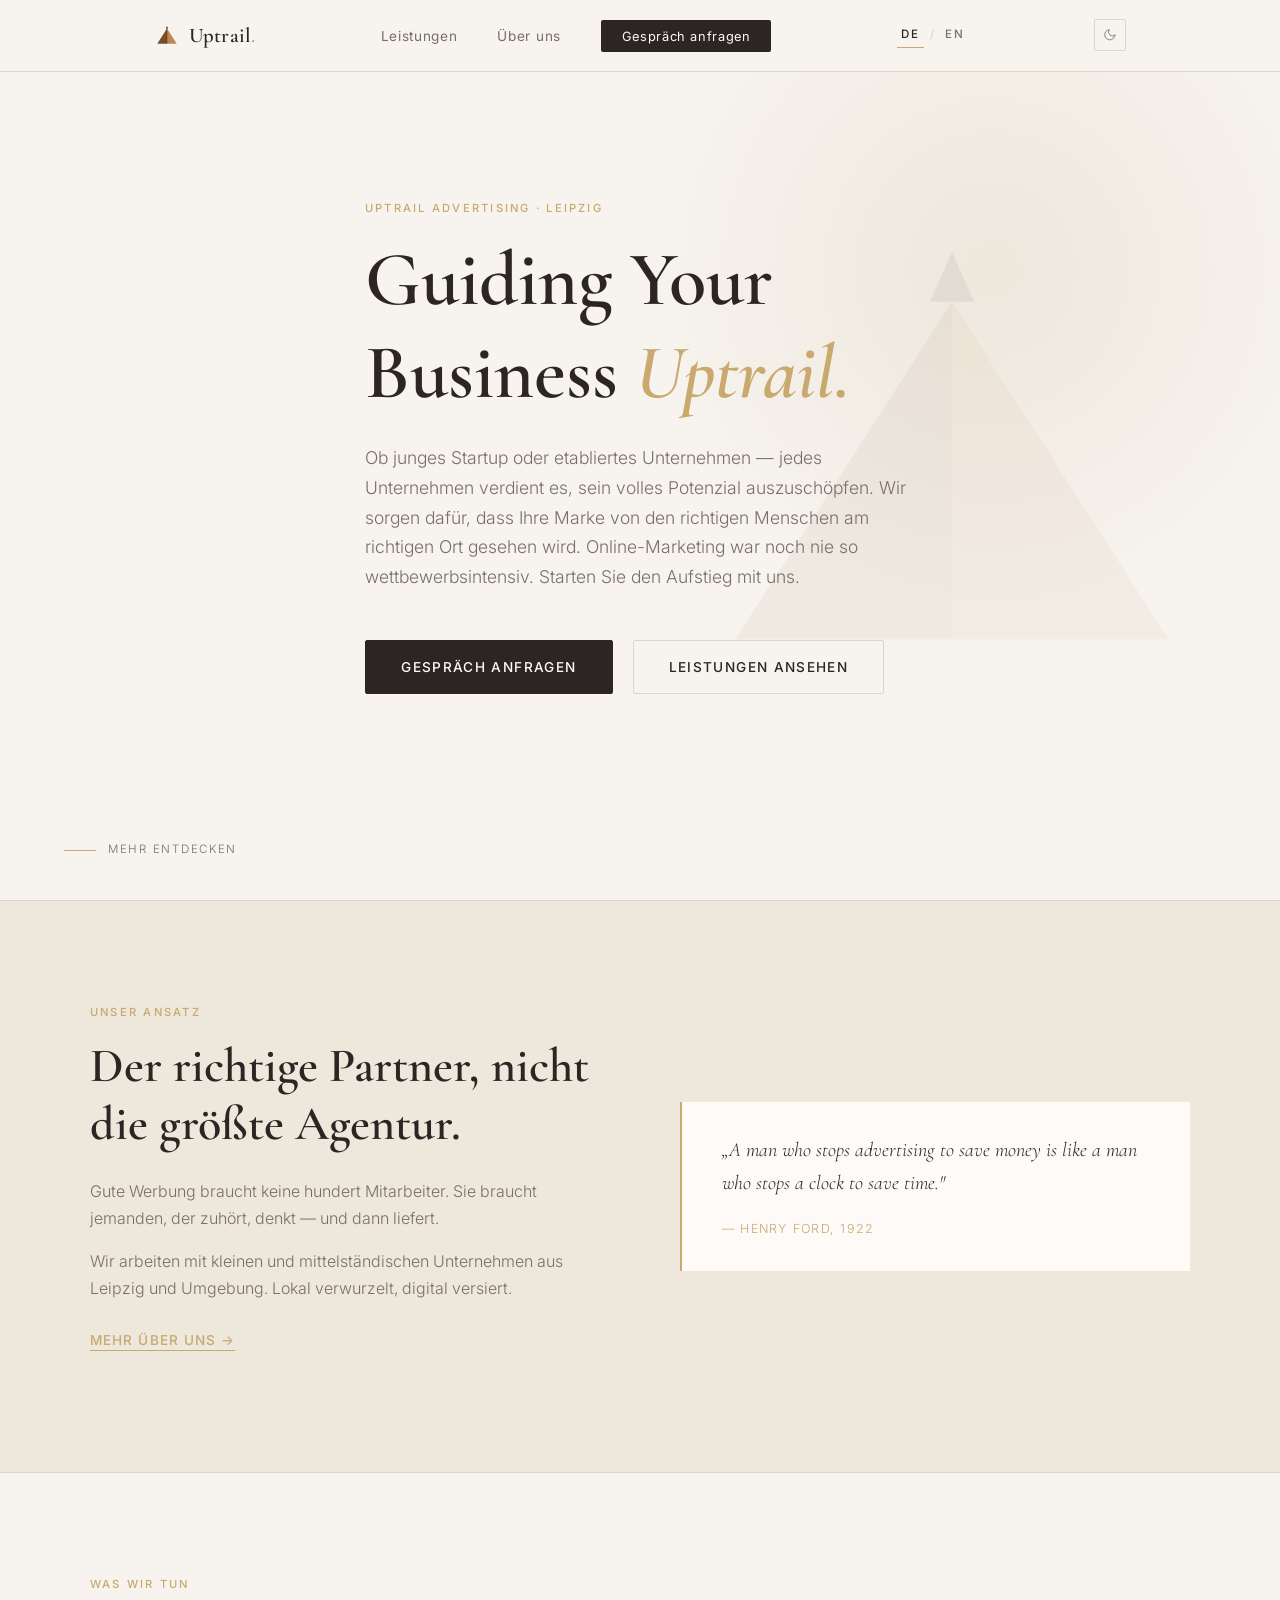
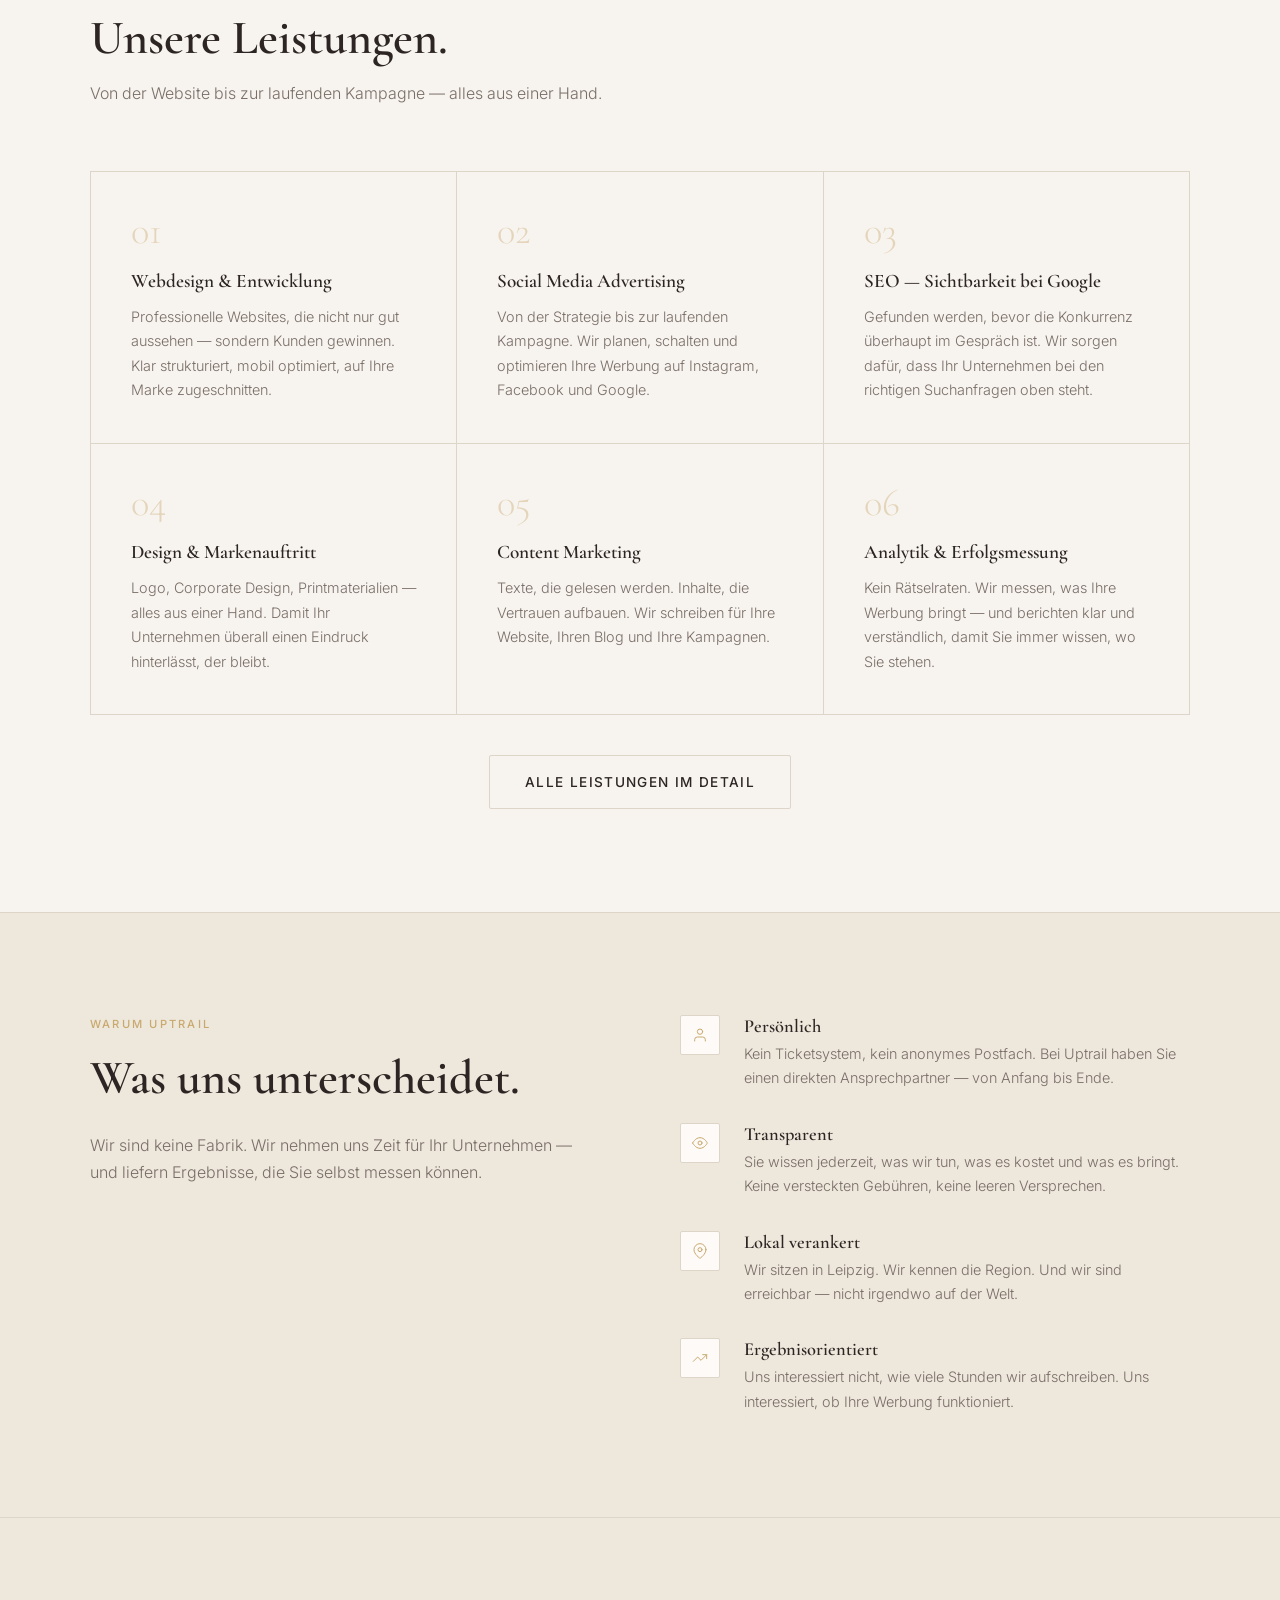
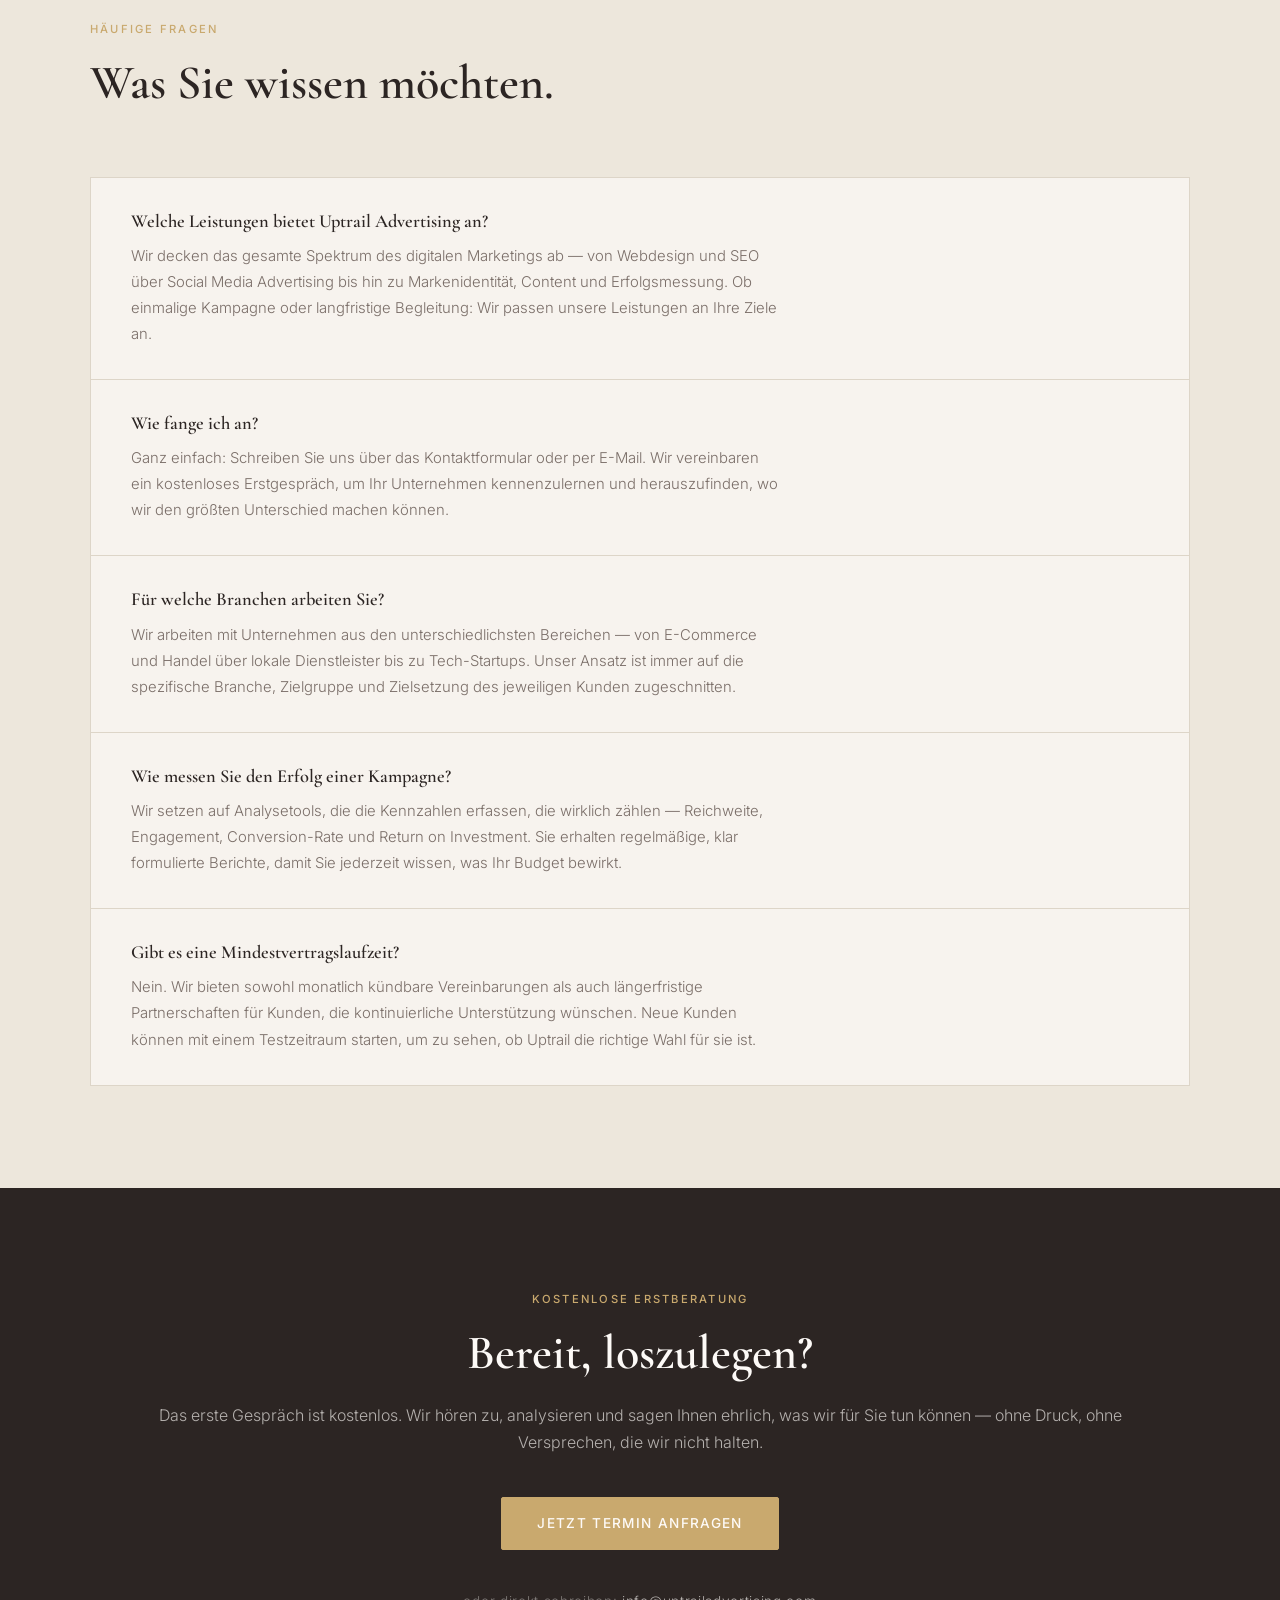
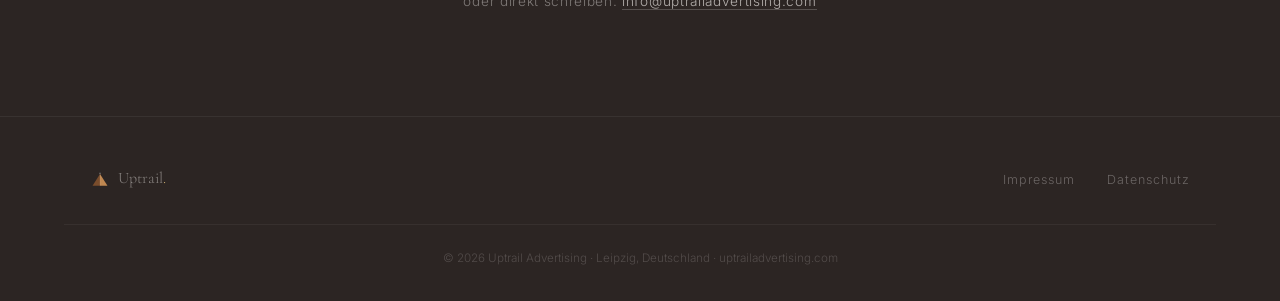
==== de/index.html @ f1b3e00e "Update hero tagline, add FAQ section + meta tags sitewide - Replace hero headline on DE/EN with bran" ====
<!DOCTYPE html>
<html lang="de">
<head>
  <meta charset="UTF-8" />
  <meta name="viewport" content="width=device-width, initial-scale=1.0" />
  <title>Uptrail Advertising – Werbeagentur Leipzig | Webdesign, SEO & Online Marketing</title>
  <meta name="description" content="Uptrail Advertising ist Ihre Werbeagentur in Leipzig. Webdesign, SEO und Social Media Ads für kleine und mittelständische Unternehmen. Kostenlose Erstberatung." />
  <meta name="robots" content="index, follow" />
  <meta name="keywords" content="Werbeagentur Leipzig, Online Marketing Leipzig, Webdesign Leipzig, SEO Leipzig, Social Media Advertising, digitales Marketing, kleine Unternehmen, Mittelstand, Uptrail Advertising" />
  <meta property="og:type" content="website" />
  <meta property="og:url" content="https://uptrailadvertising.com/de/" />
  <meta property="og:site_name" content="Uptrail Advertising" />
  <meta property="og:locale" content="de_DE" />
  <meta property="og:title" content="Uptrail Advertising – Werbeagentur Leipzig | Webdesign, SEO & Online Marketing" />
  <meta property="og:description" content="Uptrail Advertising ist Ihre Werbeagentur in Leipzig. Webdesign, SEO und Social Media Ads für kleine und mittelständische Unternehmen. Kostenlose Erstberatung." />
  <meta name="twitter:card" content="summary" />
  <meta name="twitter:title" content="Uptrail Advertising – Werbeagentur Leipzig | Webdesign, SEO & Online Marketing" />
  <meta name="twitter:description" content="Uptrail Advertising ist Ihre Werbeagentur in Leipzig. Webdesign, SEO und Social Media Ads für kleine und mittelständische Unternehmen. Kostenlose Erstberatung." />
  <link rel="canonical" href="https://uptrailadvertising.com/de/" />
  <link rel="alternate" hreflang="de" href="https://uptrailadvertising.com/de/" />
  <link rel="alternate" hreflang="en" href="https://uptrailadvertising.com/en/" />
  <link rel="alternate" hreflang="x-default" href="https://uptrailadvertising.com/" />
  <link rel="preconnect" href="https://fonts.googleapis.com" />
  <link rel="preconnect" href="https://fonts.gstatic.com" crossorigin />
  <link href="https://fonts.googleapis.com/css2?family=Cormorant+Garamond:ital,wght@0,400;0,600;1,400&family=Inter:wght@300;400;500&display=swap" rel="stylesheet" />
  <link rel="icon" type="image/svg+xml" href="../assets/favicon.svg" />
  <link rel="stylesheet" href="../style.css" />
  <script type="application/ld+json">
  {
    "@context": "https://schema.org",
    "@type": "FAQPage",
    "mainEntity": [
      {
        "@type": "Question",
        "name": "Welche Leistungen bietet Uptrail Advertising an?",
        "acceptedAnswer": {
          "@type": "Answer",
          "text": "Wir decken das gesamte Spektrum des digitalen Marketings ab — von Webdesign und SEO über Social Media Advertising bis hin zu Markenidentität, Content und Erfolgsmessung. Ob einmalige Kampagne oder langfristige Begleitung: Wir passen unsere Leistungen an Ihre Ziele an."
        }
      },
      {
        "@type": "Question",
        "name": "Wie fange ich an?",
        "acceptedAnswer": {
          "@type": "Answer",
          "text": "Ganz einfach: Schreiben Sie uns über das Kontaktformular oder per E-Mail. Wir vereinbaren ein kostenloses Erstgespräch, um Ihr Unternehmen kennenzulernen und herauszufinden, wo wir den größten Unterschied machen können."
        }
      },
      {
        "@type": "Question",
        "name": "Für welche Branchen arbeiten Sie?",
        "acceptedAnswer": {
          "@type": "Answer",
          "text": "Wir arbeiten mit Unternehmen aus den unterschiedlichsten Bereichen — von E-Commerce und Handel über lokale Dienstleister bis zu Tech-Startups. Unser Ansatz ist immer auf die spezifische Branche, Zielgruppe und Zielsetzung des jeweiligen Kunden zugeschnitten."
        }
      },
      {
        "@type": "Question",
        "name": "Wie messen Sie den Erfolg einer Kampagne?",
        "acceptedAnswer": {
          "@type": "Answer",
          "text": "Wir setzen auf Analysetools, die die Kennzahlen erfassen, die wirklich zählen — Reichweite, Engagement, Conversion-Rate und Return on Investment. Sie erhalten regelmäßige, klar formulierte Berichte, damit Sie jederzeit wissen, was Ihr Budget bewirkt."
        }
      },
      {
        "@type": "Question",
        "name": "Gibt es eine Mindestvertragslaufzeit?",
        "acceptedAnswer": {
          "@type": "Answer",
          "text": "Nein. Wir bieten sowohl monatlich kündbare Vereinbarungen als auch längerfristige Partnerschaften für Kunden, die kontinuierliche Unterstützung wünschen. Neue Kunden können mit einem Testzeitraum starten, um zu sehen, ob Uptrail die richtige Wahl für sie ist."
        }
      }
    ]
  }
  </script>
</head>
<body>

  <header>
    <nav>
      <a href="./index.html" class="nav-logo">
        <svg xmlns="http://www.w3.org/2000/svg" viewBox="0 0 200 200"><g transform="translate(100,100) scale(0.85) translate(-250,-84.5)"><polygon points="250,26 162,163 250,163" fill="#7A4D2C"/><polygon points="250,26 250,163 338,163" fill="#BF8750"/><line x1="250" y1="6" x2="250" y2="163" stroke="#1C1C1C" stroke-width="3"/><polygon points="250,6 241,26 259,26" fill="#1C1C1C"/></g></svg>
        <span class="nav-logo-text">Uptrail<span>.</span></span>
      </a>
      <ul class="nav-center">
        <li><a href="./leistungen.html">Leistungen</a></li>
        <li><a href="./ueber-uns.html">Über uns</a></li>
        <li><a href="./kontakt.html" class="nav-cta">Gespräch anfragen</a></li>
      </ul>
      <div class="nav-right">
        <div class="lang-switch">
          <a href="../de/index.html" class="active">DE</a>
          <span class="sep">/</span>
          <a href="../en/index.html">EN</a>
        </div>
      </div>
      <button class="theme-toggle" id="theme-toggle" aria-label="Dark Mode umschalten">
        <svg class="icon-moon" viewBox="0 0 24 24"><path d="M21 12.79A9 9 0 1 1 11.21 3 7 7 0 0 0 21 12.79z"/></svg>
        <svg class="icon-sun" viewBox="0 0 24 24"><circle cx="12" cy="12" r="5"/><line x1="12" y1="1" x2="12" y2="3"/><line x1="12" y1="21" x2="12" y2="23"/><line x1="4.22" y1="4.22" x2="5.64" y2="5.64"/><line x1="18.36" y1="18.36" x2="19.78" y2="19.78"/><line x1="1" y1="12" x2="3" y2="12"/><line x1="21" y1="12" x2="23" y2="12"/><line x1="4.22" y1="19.78" x2="5.64" y2="18.36"/><line x1="18.36" y1="5.64" x2="19.78" y2="4.22"/></svg>
      </button>
      <button class="hamburger" id="hamburger" aria-label="Menü öffnen">
        <span></span><span></span><span></span>
      </button>
    </nav>
  </header>

  <nav class="mobile-nav" id="mobile-nav">
    <a href="./index.html">Home</a>
    <a href="./leistungen.html">Leistungen</a>
    <a href="./ueber-uns.html">Über uns</a>
    <a href="./kontakt.html">Gespräch anfragen</a>
    <div class="mobile-lang">
      <a href="../de/index.html" class="active">DE</a>
      <a href="../en/index.html">EN</a>
    </div>
  </nav>

  <!-- HERO -->
  <section class="hero">
    <div class="hero-deco" aria-hidden="true">
      <svg width="580" height="580" viewBox="0 0 200 200" xmlns="http://www.w3.org/2000/svg">
        <g transform="translate(100,100) scale(0.85) translate(-250,-84.5)">
          <polygon points="250,26 162,163 250,163" fill="#7A4D2C"/>
          <polygon points="250,26 250,163 338,163" fill="#BF8750"/>
          <polygon points="250,6 241,26 259,26" fill="#1C1C1C"/>
        </g>
      </svg>
    </div>
    <div class="hero-inner">
      <span class="label">Uptrail Advertising · Leipzig</span>
      <h1>Guiding Your Business <em>Uptrail.</em></h1>
      <p class="hero-sub">
        Ob junges Startup oder etabliertes Unternehmen — jedes Unternehmen verdient es,
        sein volles Potenzial auszuschöpfen. Wir sorgen dafür, dass Ihre Marke von den
        richtigen Menschen am richtigen Ort gesehen wird. Online-Marketing war noch nie
        so wettbewerbsintensiv. Starten Sie den Aufstieg mit uns.
      </p>
      <div>
        <a href="./kontakt.html" class="btn btn-primary">Gespräch anfragen</a>
        <a href="./leistungen.html" class="btn btn-outline">Leistungen ansehen</a>
      </div>
    </div>
    <div class="hero-scroll">Mehr entdecken</div>
  </section>

  <!-- PHILOSOPHIE -->
  <section class="philosophie">
    <div class="philosophie-grid">
      <div class="philosophie-text">
        <span class="label">Unser Ansatz</span>
        <h2>Der richtige Partner, nicht die größte Agentur.</h2>
        <p>
          Gute Werbung braucht keine hundert Mitarbeiter. Sie braucht jemanden,
          der zuhört, denkt — und dann liefert.
        </p>
        <p>
          Wir arbeiten mit kleinen und mittelständischen Unternehmen aus Leipzig
          und Umgebung. Lokal verwurzelt, digital versiert.
        </p>
        <p style="margin-top: 1.5rem;">
          <a href="./ueber-uns.html" style="font-size: 0.85rem; font-weight: 500; letter-spacing: 0.08em; text-transform: uppercase; color: var(--accent); border-bottom: 1px solid var(--accent); padding-bottom: 2px;">Mehr über uns →</a>
        </p>
      </div>
      <blockquote>
        „A man who stops advertising to save money is like a man who stops a clock to save time."
        <cite>— Henry Ford, 1922</cite>
      </blockquote>
    </div>
  </section>

  <!-- LEISTUNGEN -->
  <section style="background: var(--bg);">
    <div class="section-header">
      <span class="label">Was wir tun</span>
      <h2>Unsere Leistungen.</h2>
      <p>Von der Website bis zur laufenden Kampagne — alles aus einer Hand.</p>
    </div>
    <div class="leistungen-grid">
      <div class="leistung-card">
        <div class="leistung-nr">01</div>
        <h3>Webdesign &amp; Entwicklung</h3>
        <p>Professionelle Websites, die nicht nur gut aussehen — sondern Kunden gewinnen. Klar strukturiert, mobil optimiert, auf Ihre Marke zugeschnitten.</p>
      </div>
      <div class="leistung-card">
        <div class="leistung-nr">02</div>
        <h3>Social Media Advertising</h3>
        <p>Von der Strategie bis zur laufenden Kampagne. Wir planen, schalten und optimieren Ihre Werbung auf Instagram, Facebook und Google.</p>
      </div>
      <div class="leistung-card">
        <div class="leistung-nr">03</div>
        <h3>SEO — Sichtbarkeit bei Google</h3>
        <p>Gefunden werden, bevor die Konkurrenz überhaupt im Gespräch ist. Wir sorgen dafür, dass Ihr Unternehmen bei den richtigen Suchanfragen oben steht.</p>
      </div>
      <div class="leistung-card">
        <div class="leistung-nr">04</div>
        <h3>Design &amp; Markenauftritt</h3>
        <p>Logo, Corporate Design, Printmaterialien — alles aus einer Hand. Damit Ihr Unternehmen überall einen Eindruck hinterlässt, der bleibt.</p>
      </div>
      <div class="leistung-card">
        <div class="leistung-nr">05</div>
        <h3>Content Marketing</h3>
        <p>Texte, die gelesen werden. Inhalte, die Vertrauen aufbauen. Wir schreiben für Ihre Website, Ihren Blog und Ihre Kampagnen.</p>
      </div>
      <div class="leistung-card">
        <div class="leistung-nr">06</div>
        <h3>Analytik &amp; Erfolgsmessung</h3>
        <p>Kein Rätselraten. Wir messen, was Ihre Werbung bringt — und berichten klar und verständlich, damit Sie immer wissen, wo Sie stehen.</p>
      </div>
    </div>
    <div style="max-width: var(--max-width); margin: 2.5rem auto 0; text-align: center;">
      <a href="./leistungen.html" class="btn btn-outline" style="margin-left: 0;">Alle Leistungen im Detail</a>
    </div>
  </section>

  <!-- WARUM UPTRAIL -->
  <section class="warum">
    <div class="warum-grid">
      <div class="warum-left">
        <span class="label">Warum Uptrail</span>
        <h2>Was uns unterscheidet.</h2>
        <p>
          Wir sind keine Fabrik. Wir nehmen uns Zeit für Ihr Unternehmen —
          und liefern Ergebnisse, die Sie selbst messen können.
        </p>
      </div>
      <div class="usp-list">
        <div class="usp-item">
          <div class="usp-icon">
            <svg viewBox="0 0 24 24"><path d="M20 21v-2a4 4 0 0 0-4-4H8a4 4 0 0 0-4 4v2"/><circle cx="12" cy="7" r="4"/></svg>
          </div>
          <div class="usp-text">
            <h3>Persönlich</h3>
            <p>Kein Ticketsystem, kein anonymes Postfach. Bei Uptrail haben Sie einen direkten Ansprechpartner — von Anfang bis Ende.</p>
          </div>
        </div>
        <div class="usp-item">
          <div class="usp-icon">
            <svg viewBox="0 0 24 24"><path d="M1 12s4-8 11-8 11 8 11 8-4 8-11 8-11-8-11-8z"/><circle cx="12" cy="12" r="3"/></svg>
          </div>
          <div class="usp-text">
            <h3>Transparent</h3>
            <p>Sie wissen jederzeit, was wir tun, was es kostet und was es bringt. Keine versteckten Gebühren, keine leeren Versprechen.</p>
          </div>
        </div>
        <div class="usp-item">
          <div class="usp-icon">
            <svg viewBox="0 0 24 24"><path d="M21 10c0 7-9 13-9 13s-9-6-9-13a9 9 0 0 1 18 0z"/><circle cx="12" cy="10" r="3"/></svg>
          </div>
          <div class="usp-text">
            <h3>Lokal verankert</h3>
            <p>Wir sitzen in Leipzig. Wir kennen die Region. Und wir sind erreichbar — nicht irgendwo auf der Welt.</p>
          </div>
        </div>
        <div class="usp-item">
          <div class="usp-icon">
            <svg viewBox="0 0 24 24"><polyline points="22 7 13.5 15.5 8.5 10.5 2 17"/><polyline points="16 7 22 7 22 13"/></svg>
          </div>
          <div class="usp-text">
            <h3>Ergebnisorientiert</h3>
            <p>Uns interessiert nicht, wie viele Stunden wir aufschreiben. Uns interessiert, ob Ihre Werbung funktioniert.</p>
          </div>
        </div>
      </div>
    </div>
  </section>

  <!-- FAQ -->
  <section style="background: var(--bg-dark); border-top: 1px solid var(--border);">
    <div class="section-header">
      <span class="label">Häufige Fragen</span>
      <h2>Was Sie wissen möchten.</h2>
    </div>
    <div class="faq-list">
      <div class="faq-item">
        <h3 class="faq-q">Welche Leistungen bietet Uptrail Advertising an?</h3>
        <p class="faq-a">Wir decken das gesamte Spektrum des digitalen Marketings ab — von Webdesign und SEO über Social Media Advertising bis hin zu Markenidentität, Content und Erfolgsmessung. Ob einmalige Kampagne oder langfristige Begleitung: Wir passen unsere Leistungen an Ihre Ziele an.</p>
      </div>
      <div class="faq-item">
        <h3 class="faq-q">Wie fange ich an?</h3>
        <p class="faq-a">Ganz einfach: Schreiben Sie uns über das Kontaktformular oder per E-Mail. Wir vereinbaren ein kostenloses Erstgespräch, um Ihr Unternehmen kennenzulernen und herauszufinden, wo wir den größten Unterschied machen können.</p>
      </div>
      <div class="faq-item">
        <h3 class="faq-q">Für welche Branchen arbeiten Sie?</h3>
        <p class="faq-a">Wir arbeiten mit Unternehmen aus den unterschiedlichsten Bereichen — von E-Commerce und Handel über lokale Dienstleister bis zu Tech-Startups. Unser Ansatz ist immer auf die spezifische Branche, Zielgruppe und Zielsetzung des jeweiligen Kunden zugeschnitten.</p>
      </div>
      <div class="faq-item">
        <h3 class="faq-q">Wie messen Sie den Erfolg einer Kampagne?</h3>
        <p class="faq-a">Wir setzen auf Analysetools, die die Kennzahlen erfassen, die wirklich zählen — Reichweite, Engagement, Conversion-Rate und Return on Investment. Sie erhalten regelmäßige, klar formulierte Berichte, damit Sie jederzeit wissen, was Ihr Budget bewirkt.</p>
      </div>
      <div class="faq-item">
        <h3 class="faq-q">Gibt es eine Mindestvertragslaufzeit?</h3>
        <p class="faq-a">Nein. Wir bieten sowohl monatlich kündbare Vereinbarungen als auch längerfristige Partnerschaften für Kunden, die kontinuierliche Unterstützung wünschen. Neue Kunden können mit einem Testzeitraum starten, um zu sehen, ob Uptrail die richtige Wahl für sie ist.</p>
      </div>
    </div>
  </section>

  <!-- CTA -->
  <section class="cta-section">
    <div class="container">
      <span class="label">Kostenlose Erstberatung</span>
      <h2>Bereit, loszulegen?</h2>
      <p>
        Das erste Gespräch ist kostenlos. Wir hören zu, analysieren und sagen Ihnen
        ehrlich, was wir für Sie tun können — ohne Druck, ohne Versprechen, die wir nicht halten.
      </p>
      <a href="./kontakt.html" class="btn-accent">Jetzt Termin anfragen</a>
      <div class="cta-direkt">
        oder direkt schreiben: <a href="mailto:info@uptrailadvertising.com">info@uptrailadvertising.com</a>
      </div>
    </div>
  </section>

  <footer>
    <div class="footer-inner">
      <div class="footer-logo">
        <svg xmlns="http://www.w3.org/2000/svg" viewBox="0 0 200 200"><g transform="translate(100,100) scale(0.85) translate(-250,-84.5)"><polygon points="250,26 162,163 250,163" fill="#7A4D2C"/><polygon points="250,26 250,163 338,163" fill="#BF8750"/><line x1="250" y1="6" x2="250" y2="163" stroke="rgba(253,250,247,0.4)" stroke-width="3"/><polygon points="250,6 241,26 259,26" fill="rgba(253,250,247,0.4)"/></g></svg>
        <span class="footer-logo-text">Uptrail<span>.</span></span>
      </div>
      <ul class="footer-links">
        <li><a href="./impressum.html">Impressum</a></li>
        <li><a href="./datenschutz.html">Datenschutz</a></li>
      </ul>
    </div>
    <div class="footer-copy">
      &copy; 2026 Uptrail Advertising · Leipzig, Deutschland · uptrailadvertising.com
    </div>
  </footer>

  <script>
    const hamburger = document.getElementById('hamburger');
    const mobileNav = document.getElementById('mobile-nav');
    hamburger.addEventListener('click', () => {
      hamburger.classList.toggle('open');
      mobileNav.classList.toggle('open');
      document.body.style.overflow = mobileNav.classList.contains('open') ? 'hidden' : '';
    });
    document.querySelectorAll('.mobile-nav a:not(.mobile-lang a)').forEach(link => {
      link.addEventListener('click', () => {
        hamburger.classList.remove('open');
        mobileNav.classList.remove('open');
        document.body.style.overflow = '';
      });
    });
    const themeToggle = document.getElementById('theme-toggle');
    if (localStorage.getItem('theme') === 'dark') document.documentElement.setAttribute('data-theme', 'dark');
    themeToggle.addEventListener('click', () => {
      const dark = document.documentElement.getAttribute('data-theme') === 'dark';
      document.documentElement.setAttribute('data-theme', dark ? 'light' : 'dark');
      localStorage.setItem('theme', dark ? 'light' : 'dark');
    });
  </script>
</body>
</html>
---- style.css ----
/* =============================================
   DARK MODE
============================================= */
[data-theme="dark"] header {
  background: rgba(28, 25, 23, 0.96);
}

[data-theme="dark"] .mobile-nav {
  background: var(--bg);
}

[data-theme="dark"] .form-group input,
[data-theme="dark"] .form-group select,
[data-theme="dark"] .form-group textarea {
  background: #231F1C;
  color: var(--text);
}

[data-theme="dark"] .cta-section {
  background: #0E0C0A;
}

[data-theme="dark"] .cta-section h2 {
  color: #F3EDE5;
}

[data-theme="dark"] .cta-section p {
  color: rgba(243, 237, 229, 0.65);
}

[data-theme="dark"] .cta-direkt {
  color: rgba(243, 237, 229, 0.4);
}

[data-theme="dark"] .cta-direkt a {
  color: rgba(243, 237, 229, 0.65);
}

[data-theme="dark"] footer {
  background: #0E0C0A;
}

/* Theme toggle button */
.theme-toggle {
  background: none;
  border: 1px solid var(--border);
  border-radius: 2px;
  width: 2rem;
  height: 2rem;
  display: flex;
  align-items: center;
  justify-content: center;
  cursor: pointer;
  flex-shrink: 0;
  transition: border-color 0.2s;
  padding: 0;
}

.theme-toggle:hover { border-color: var(--accent); }

.theme-toggle svg {
  width: 0.85rem;
  height: 0.85rem;
  stroke: var(--text-light);
  fill: none;
  stroke-width: 1.5;
  stroke-linecap: round;
  stroke-linejoin: round;
  transition: stroke 0.2s;
}

.theme-toggle:hover svg { stroke: var(--accent); }

.icon-sun { display: none; }
.icon-moon { display: block; }
[data-theme="dark"] .icon-sun { display: block; }
[data-theme="dark"] .icon-moon { display: none; }

/* Hero decorative background element */
.hero-deco {
  position: absolute;
  right: 3%;
  top: 50%;
  transform: translateY(-50%);
  opacity: 0.055;
  pointer-events: none;
  user-select: none;
}

[data-theme="dark"] .hero-deco { opacity: 0.07; }

@media (max-width: 900px) {
  .hero-deco { opacity: 0.04; right: -5%; }
}

/* =============================================
   RESET & BASE
============================================= */
*, *::before, *::after {
  box-sizing: border-box;
  margin: 0;
  padding: 0;
}

:root {
  --bg:          #F7F3EE;
  --bg-dark:     #EDE7DC;
  --accent:      #C9A96E;
  --accent-dark: #A07840;
  --text:        #2C2523;
  --text-light:  #7A6E68;
  --white:       #FDFAF7;
  --border:      #DDD5C8;

  --font-serif: 'Cormorant Garamond', Georgia, serif;
  --font-sans:  'Inter', system-ui, sans-serif;

  --max-width: 1100px;
  --padding:   clamp(1.5rem, 5vw, 4rem);
}

[data-theme="dark"] {
  --bg:          #1C1917;
  --bg-dark:     #231F1C;
  --accent:      #C9A96E;
  --accent-dark: #A07840;
  --text:        #F3EDE5;
  --text-light:  #9C9088;
  --white:       #2A2521;
  --border:      #3D3530;
}

html { scroll-behavior: smooth; }

body {
  background-color: var(--bg);
  color: var(--text);
  font-family: var(--font-sans);
  font-size: 16px;
  line-height: 1.7;
  font-weight: 300;
}

/* =============================================
   TYPOGRAPHY
============================================= */
h1, h2, h3 {
  font-family: var(--font-serif);
  font-weight: 600;
  line-height: 1.2;
  color: var(--text);
}

h1 { font-size: clamp(2.8rem, 6vw, 5rem); }
h2 { font-size: clamp(2rem, 4vw, 3rem); }
h3 { font-size: clamp(1.1rem, 2vw, 1.4rem); font-weight: 400; }

p { color: var(--text-light); max-width: 60ch; }
a { color: inherit; text-decoration: none; }

/* =============================================
   LAYOUT
============================================= */
.container {
  max-width: var(--max-width);
  margin: 0 auto;
  padding: 0 var(--padding);
}

section {
  padding: clamp(4rem, 8vw, 8rem) var(--padding);
}

.label {
  font-family: var(--font-sans);
  font-size: 0.7rem;
  font-weight: 500;
  letter-spacing: 0.2em;
  text-transform: uppercase;
  color: var(--accent);
  margin-bottom: 1rem;
  display: block;
}

/* =============================================
   HEADER / NAV
============================================= */
header {
  position: fixed;
  top: 0; left: 0; right: 0;
  z-index: 100;
  background: rgba(247, 243, 238, 0.95);
  backdrop-filter: blur(12px);
  -webkit-backdrop-filter: blur(12px);
  border-bottom: 1px solid var(--border);
}

nav {
  max-width: var(--max-width);
  margin: 0 auto;
  padding: 1.1rem var(--padding);
  display: flex;
  align-items: center;
  justify-content: space-between;
  gap: 2rem;
}

.nav-logo {
  display: flex;
  align-items: center;
  gap: 0.55rem;
  text-decoration: none;
  flex-shrink: 0;
}

.nav-logo svg { width: 26px; height: 26px; }

.nav-logo-text {
  font-family: var(--font-serif);
  font-size: 1.3rem;
  font-weight: 600;
  color: var(--text);
  letter-spacing: 0.01em;
}

.nav-logo-text span { color: var(--accent); }

.nav-center {
  display: flex;
  list-style: none;
  gap: 2.5rem;
  align-items: center;
}

.nav-center a {
  font-size: 0.85rem;
  font-weight: 400;
  letter-spacing: 0.05em;
  color: var(--text-light);
  transition: color 0.2s;
}

.nav-center a:hover { color: var(--text); }

.nav-right {
  display: flex;
  align-items: center;
  gap: 1.5rem;
}

.lang-switch {
  display: flex;
  align-items: center;
  gap: 0.35rem;
  font-size: 0.72rem;
  font-weight: 500;
  letter-spacing: 0.12em;
  text-transform: uppercase;
}

.lang-switch a {
  color: var(--text-light);
  transition: color 0.2s;
  padding: 0.15rem 0.3rem;
}

.lang-switch a.active {
  color: var(--text);
  border-bottom: 1px solid var(--accent);
}

.lang-switch .sep { color: var(--border); }

.nav-cta {
  background: var(--text) !important;
  color: var(--white) !important;
  padding: 0.55rem 1.3rem;
  border-radius: 2px;
  font-size: 0.8rem !important;
  letter-spacing: 0.08em;
  transition: background 0.2s !important;
}

.nav-cta:hover { background: var(--accent-dark) !important; }

/* Hamburger button */
.hamburger {
  display: none;
  flex-direction: column;
  gap: 5px;
  cursor: pointer;
  padding: 0.4rem;
  background: none;
  border: none;
  z-index: 101;
  position: relative;
}

.hamburger span {
  display: block;
  width: 22px;
  height: 1.5px;
  background: var(--text);
  transition: all 0.28s ease;
}

.hamburger.open span:nth-child(1) { transform: translateY(6.5px) rotate(45deg); }
.hamburger.open span:nth-child(2) { opacity: 0; transform: scaleX(0); }
.hamburger.open span:nth-child(3) { transform: translateY(-6.5px) rotate(-45deg); }

/* Mobile nav overlay */
.mobile-nav {
  display: none;
  position: fixed;
  inset: 0;
  background: var(--bg);
  z-index: 99;
  flex-direction: column;
  justify-content: center;
  align-items: center;
  gap: 2.5rem;
}

.mobile-nav.open { display: flex; }

.mobile-nav a {
  font-family: var(--font-serif);
  font-size: 2.2rem;
  font-weight: 600;
  color: var(--text);
  letter-spacing: 0.02em;
  transition: color 0.2s;
}

.mobile-nav a:hover { color: var(--accent); }

.mobile-lang {
  display: flex;
  gap: 1rem;
  margin-top: 1.5rem;
  font-size: 0.8rem;
  letter-spacing: 0.15em;
  text-transform: uppercase;
}

.mobile-lang a {
  font-family: var(--font-sans);
  font-size: 0.8rem !important;
  font-weight: 500;
  color: var(--text-light) !important;
}

.mobile-lang a.active {
  color: var(--text) !important;
  border-bottom: 1px solid var(--accent);
}

/* =============================================
   BUTTONS
============================================= */
.btn {
  display: inline-block;
  padding: 0.9rem 2.2rem;
  font-size: 0.85rem;
  font-weight: 500;
  letter-spacing: 0.1em;
  text-transform: uppercase;
  border-radius: 2px;
  transition: all 0.2s;
  cursor: pointer;
  font-family: var(--font-sans);
}

.btn-primary {
  background: var(--text);
  color: var(--white);
  border: 1px solid var(--text);
}

.btn-primary:hover {
  background: var(--accent-dark);
  border-color: var(--accent-dark);
  color: var(--white);
}

.btn-outline {
  background: transparent;
  color: var(--text);
  border: 1px solid var(--border);
  margin-left: 1rem;
}

.btn-outline:hover { border-color: var(--text); }

/* =============================================
   HERO (Startseite)
============================================= */
.hero {
  min-height: 100vh;
  display: flex;
  align-items: center;
  padding-top: 6rem;
  background: var(--bg);
  position: relative;
  overflow: hidden;
}

.hero::before {
  content: '';
  position: absolute;
  top: -10%; right: -5%;
  width: 55%; height: 80%;
  background: radial-gradient(ellipse at center, var(--bg-dark) 0%, transparent 70%);
  pointer-events: none;
}

.hero-inner {
  max-width: var(--max-width);
  margin: 0 auto;
  padding: 0 var(--padding);
  position: relative;
  z-index: 1;
}

.hero-inner h1 { margin-bottom: 1.5rem; max-width: 14ch; }
.hero-inner h1 em { font-style: italic; color: var(--accent); }

.hero-sub {
  font-size: 1.1rem;
  color: var(--text-light);
  max-width: 50ch;
  margin-bottom: 3rem;
  font-weight: 300;
}

.hero-scroll {
  position: absolute;
  bottom: 2.5rem;
  left: var(--padding);
  display: flex;
  align-items: center;
  gap: 0.75rem;
  font-size: 0.72rem;
  letter-spacing: 0.15em;
  text-transform: uppercase;
  color: var(--text-light);
}

.hero-scroll::before {
  content: '';
  display: block;
  width: 2rem; height: 1px;
  background: var(--accent);
}

/* =============================================
   PAGE HERO (inner pages)
============================================= */
.page-hero {
  padding-top: 10rem;
  padding-bottom: 5rem;
  background: var(--bg);
  padding-left: var(--padding);
  padding-right: var(--padding);
}

.page-hero-inner { max-width: var(--max-width); margin: 0 auto; }

.page-hero h1 {
  font-size: clamp(2.2rem, 5vw, 3.8rem);
  max-width: 22ch;
  margin-top: 0.75rem;
}

.page-hero p {
  margin-top: 1.2rem;
  font-size: 1.05rem;
  max-width: 52ch;
}

/* =============================================
   PHILOSOPHIE
============================================= */
.philosophie {
  background: var(--bg-dark);
  border-top: 1px solid var(--border);
  border-bottom: 1px solid var(--border);
}

.philosophie-grid {
  max-width: var(--max-width);
  margin: 0 auto;
  display: grid;
  grid-template-columns: 1fr 1fr;
  gap: 5rem;
  align-items: center;
}

.philosophie-text h2 { margin-bottom: 1.5rem; }
.philosophie-text p { margin-bottom: 1rem; }

blockquote {
  border-left: 2px solid var(--accent);
  padding: 2rem 2.5rem;
  background: var(--white);
  font-family: var(--font-serif);
  font-style: italic;
  font-size: 1.25rem;
  line-height: 1.65;
  color: var(--text);
}

blockquote cite {
  display: block;
  margin-top: 1.2rem;
  font-size: 0.78rem;
  font-style: normal;
  font-family: var(--font-sans);
  letter-spacing: 0.1em;
  text-transform: uppercase;
  color: var(--accent);
}

/* =============================================
   LEISTUNGEN OVERVIEW (Startseite)
============================================= */
.section-header {
  max-width: var(--max-width);
  margin: 0 auto 4rem;
}

.section-header h2 { margin-bottom: 0.75rem; }

.leistungen-grid {
  max-width: var(--max-width);
  margin: 0 auto;
  display: grid;
  grid-template-columns: repeat(3, 1fr);
  gap: 1px;
  background: var(--border);
  border: 1px solid var(--border);
}

.leistung-card {
  background: var(--bg);
  padding: 2.5rem;
  transition: background 0.2s;
}

.leistung-card:hover { background: var(--white); }

.leistung-nr {
  font-family: var(--font-serif);
  font-size: 2.4rem;
  color: var(--accent);
  opacity: 0.4;
  line-height: 1;
  margin-bottom: 1.2rem;
}

.leistung-card h3 {
  font-family: var(--font-serif);
  font-size: 1.2rem;
  font-weight: 600;
  margin-bottom: 0.75rem;
  color: var(--text);
}

.leistung-card p { font-size: 0.9rem; line-height: 1.7; }

/* =============================================
   LEISTUNGEN DETAIL PAGE
============================================= */
.leistung-detail-grid {
  max-width: var(--max-width);
  margin: 0 auto;
  display: grid;
  grid-template-columns: repeat(2, 1fr);
  gap: 1px;
  background: var(--border);
  border: 1px solid var(--border);
}

.leistung-detail-card {
  background: var(--bg);
  padding: 3rem;
  transition: background 0.2s;
}

.leistung-detail-card:hover { background: var(--white); }

.leistung-detail-card h3 {
  font-family: var(--font-serif);
  font-size: 1.45rem;
  font-weight: 600;
  margin-bottom: 1rem;
  color: var(--text);
}

.leistung-detail-card p { font-size: 0.92rem; margin-bottom: 1.2rem; }

.leistung-detail-card ul {
  list-style: none;
  display: flex;
  flex-direction: column;
  gap: 0.45rem;
}

.leistung-detail-card ul li {
  font-size: 0.88rem;
  color: var(--text-light);
  padding-left: 1.2rem;
  position: relative;
}

.leistung-detail-card ul li::before {
  content: '—';
  position: absolute;
  left: 0;
  color: var(--accent);
  font-family: var(--font-sans);
}

/* =============================================
   REFERENZEN
============================================= */
.referenzen-coming {
  max-width: var(--max-width);
  margin: 0 auto;
  text-align: center;
  padding: 5rem 2rem;
  border: 1px dashed var(--border);
}

.referenzen-coming h3 {
  font-family: var(--font-serif);
  font-size: 1.6rem;
  color: var(--text);
  font-weight: 400;
  margin-bottom: 0.75rem;
}

.referenzen-coming p {
  max-width: 38ch;
  margin: 0 auto;
  font-size: 0.92rem;
}

/* =============================================
   USPs / WARUM UPTRAIL
============================================= */
.warum { background: var(--bg-dark); border-top: 1px solid var(--border); }

.warum-grid {
  max-width: var(--max-width);
  margin: 0 auto;
  display: grid;
  grid-template-columns: 1fr 1fr;
  gap: 5rem;
  align-items: start;
}

.warum-left h2 { margin-bottom: 1.5rem; }
.warum-left p { font-size: 1rem; }

.usp-list { display: flex; flex-direction: column; gap: 2rem; }

.usp-item { display: flex; gap: 1.5rem; align-items: flex-start; }

.usp-icon {
  width: 2.5rem; height: 2.5rem;
  flex-shrink: 0;
  background: var(--white);
  border: 1px solid var(--border);
  border-radius: 2px;
  display: flex;
  align-items: center;
  justify-content: center;
}

.usp-icon svg {
  width: 1rem; height: 1rem;
  stroke: var(--accent);
  fill: none;
  stroke-width: 1.5;
  stroke-linecap: round;
  stroke-linejoin: round;
}

.usp-text h3 {
  font-family: var(--font-serif);
  font-size: 1.15rem;
  font-weight: 600;
  margin-bottom: 0.3rem;
  color: var(--text);
}

.usp-text p { font-size: 0.9rem; max-width: none; }

/* =============================================
   ÜBER UNS
============================================= */
.ueber-story {
  background: var(--bg);
}

.ueber-story-grid {
  max-width: var(--max-width);
  margin: 0 auto;
  display: grid;
  grid-template-columns: 1.1fr 1fr;
  gap: 6rem;
  align-items: center;
}

.ueber-story-text h2 { margin-bottom: 1.5rem; }
.ueber-story-text p { margin-bottom: 1rem; }

.ueber-values { background: var(--bg-dark); border-top: 1px solid var(--border); }

.ueber-values-grid {
  max-width: var(--max-width);
  margin: 0 auto;
  display: grid;
  grid-template-columns: repeat(2, 1fr);
  gap: 1px;
  background: var(--border);
  border: 1px solid var(--border);
}

.value-card {
  background: var(--bg-dark);
  padding: 2.5rem;
  transition: background 0.2s;
}

.value-card:hover { background: var(--white); }

.value-card .value-nr {
  font-family: var(--font-serif);
  font-size: 2rem;
  color: var(--accent);
  opacity: 0.35;
  line-height: 1;
  margin-bottom: 1rem;
}

.value-card h3 {
  font-family: var(--font-serif);
  font-size: 1.3rem;
  font-weight: 600;
  margin-bottom: 0.6rem;
  color: var(--text);
}

.value-card p { font-size: 0.9rem; max-width: none; }

.ueber-founding {
  background: var(--bg);
  border-top: 1px solid var(--border);
}

.ueber-founding-inner {
  max-width: 680px;
  margin: 0 auto;
  text-align: center;
}

.ueber-founding h2 { margin-bottom: 1.2rem; }
.ueber-founding p { margin: 0 auto 1rem; }

/* =============================================
   KONTAKT
============================================= */
.kontakt-section { background: var(--bg); }

.kontakt-grid {
  max-width: var(--max-width);
  margin: 0 auto;
  display: grid;
  grid-template-columns: 1fr 1.6fr;
  gap: 6rem;
  align-items: start;
}

.kontakt-info h2 { margin-bottom: 1.2rem; }
.kontakt-info > p { margin-bottom: 2.5rem; }

.kontakt-details { display: flex; flex-direction: column; gap: 1.5rem; }

.kontakt-detail-item { display: flex; flex-direction: column; gap: 0.25rem; }

.detail-label {
  font-size: 0.68rem;
  font-weight: 500;
  letter-spacing: 0.18em;
  text-transform: uppercase;
  color: var(--accent);
}

.kontakt-detail-item a,
.kontakt-detail-item span {
  font-size: 0.95rem;
  color: var(--text);
}

.kontakt-detail-item a:hover { color: var(--accent); }

.kontakt-form { display: flex; flex-direction: column; gap: 1.4rem; }

.form-group { display: flex; flex-direction: column; gap: 0.5rem; }

.form-group label {
  font-size: 0.7rem;
  font-weight: 500;
  letter-spacing: 0.14em;
  text-transform: uppercase;
  color: var(--text-light);
}

.form-group input,
.form-group select,
.form-group textarea {
  background: var(--white);
  border: 1px solid var(--border);
  border-radius: 2px;
  padding: 0.85rem 1rem;
  font-family: var(--font-sans);
  font-size: 0.9rem;
  color: var(--text);
  transition: border-color 0.2s;
  width: 100%;
  outline: none;
  appearance: none;
  -webkit-appearance: none;
}

.form-group input:focus,
.form-group select:focus,
.form-group textarea:focus { border-color: var(--accent); }

.form-group textarea { resize: vertical; min-height: 130px; }

.form-row { display: grid; grid-template-columns: 1fr 1fr; gap: 1rem; }

.form-note {
  font-size: 0.78rem;
  color: var(--text-light);
  opacity: 0.7;
}

.form-success {
  display: none;
  background: var(--bg-dark);
  border: 1px solid var(--border);
  border-left: 3px solid var(--accent);
  padding: 1.5rem 2rem;
  font-size: 0.95rem;
  color: var(--text);
}

/* =============================================
   CTA SECTION
============================================= */
.cta-section {
  background: var(--text);
  color: var(--white);
  text-align: center;
}

.cta-section .label { color: var(--accent); }
.cta-section h2 { color: var(--white); margin-bottom: 1.2rem; }

.cta-section p {
  color: rgba(253, 250, 247, 0.65);
  max-width: none;
  margin: 0 auto 2.5rem;
  font-size: 1rem;
}

.cta-section .btn-accent {
  background: var(--accent);
  border: 1px solid var(--accent);
  color: var(--white);
  padding: 0.9rem 2.2rem;
  font-size: 0.85rem;
  font-weight: 500;
  letter-spacing: 0.1em;
  text-transform: uppercase;
  border-radius: 2px;
  transition: all 0.2s;
  display: inline-block;
  font-family: var(--font-sans);
}

.cta-section .btn-accent:hover {
  background: var(--accent-dark);
  border-color: var(--accent-dark);
}

.cta-direkt {
  margin-top: 2.5rem;
  font-size: 0.85rem;
  color: rgba(253, 250, 247, 0.4);
  letter-spacing: 0.05em;
}

.cta-direkt a {
  color: rgba(253, 250, 247, 0.65);
  border-bottom: 1px solid rgba(253, 250, 247, 0.2);
  transition: color 0.2s, border-color 0.2s;
}

.cta-direkt a:hover { color: var(--white); border-color: var(--white); }

/* =============================================
   FOOTER
============================================= */
footer {
  background: var(--text);
  border-top: 1px solid rgba(255,255,255,0.06);
  padding: 3rem var(--padding) 2rem;
}

.footer-inner {
  max-width: var(--max-width);
  margin: 0 auto;
  display: flex;
  align-items: center;
  justify-content: space-between;
  flex-wrap: wrap;
  gap: 1.5rem;
}

.footer-logo { display: flex; align-items: center; gap: 0.5rem; }
.footer-logo svg { width: 20px; height: 20px; }

.footer-logo-text {
  font-family: var(--font-serif);
  font-size: 1rem;
  color: rgba(253, 250, 247, 0.45);
}

.footer-logo-text span { color: var(--accent); }

.footer-links { display: flex; gap: 2rem; list-style: none; }

.footer-links a {
  font-size: 0.78rem;
  letter-spacing: 0.08em;
  color: rgba(253, 250, 247, 0.3);
  transition: color 0.2s;
}

.footer-links a:hover { color: rgba(253, 250, 247, 0.65); }

.footer-copy {
  font-size: 0.73rem;
  color: rgba(253, 250, 247, 0.18);
  width: 100%;
  text-align: center;
  margin-top: 2rem;
  padding-top: 1.5rem;
  border-top: 1px solid rgba(255,255,255,0.05);
}

/* =============================================
   FAQ
============================================= */
.faq-list {
  max-width: var(--max-width);
  margin: 0 auto;
  border: 1px solid var(--border);
}

.faq-item {
  padding: 2rem 2.5rem;
  border-bottom: 1px solid var(--border);
  background: var(--bg);
}

.faq-item:last-child { border-bottom: none; }

.faq-q {
  font-family: var(--font-serif);
  font-size: 1.15rem;
  font-weight: 600;
  color: var(--text);
  margin-bottom: 0.7rem;
}

.faq-a {
  font-size: 0.93rem;
  color: var(--text-light);
  max-width: 72ch;
  margin: 0;
  line-height: 1.75;
}

/* =============================================
   RESPONSIVE
============================================= */
@media (max-width: 900px) {
  .philosophie-grid,
  .warum-grid,
  .ueber-story-grid,
  .kontakt-grid {
    grid-template-columns: 1fr;
    gap: 3rem;
  }

  .leistungen-grid,
  .ueber-values-grid {
    grid-template-columns: repeat(2, 1fr);
  }

  .leistung-detail-grid {
    grid-template-columns: 1fr;
  }

  .nav-center,
  .nav-right { display: none; }

  .hamburger { display: flex; }
}

@media (max-width: 600px) {
  .leistungen-grid,
  .ueber-values-grid { grid-template-columns: 1fr; }
  .btn-outline { display: none; }
  .footer-inner { flex-direction: column; text-align: center; }
  .form-row { grid-template-columns: 1fr; }
  .hero-scroll { display: none; }
}
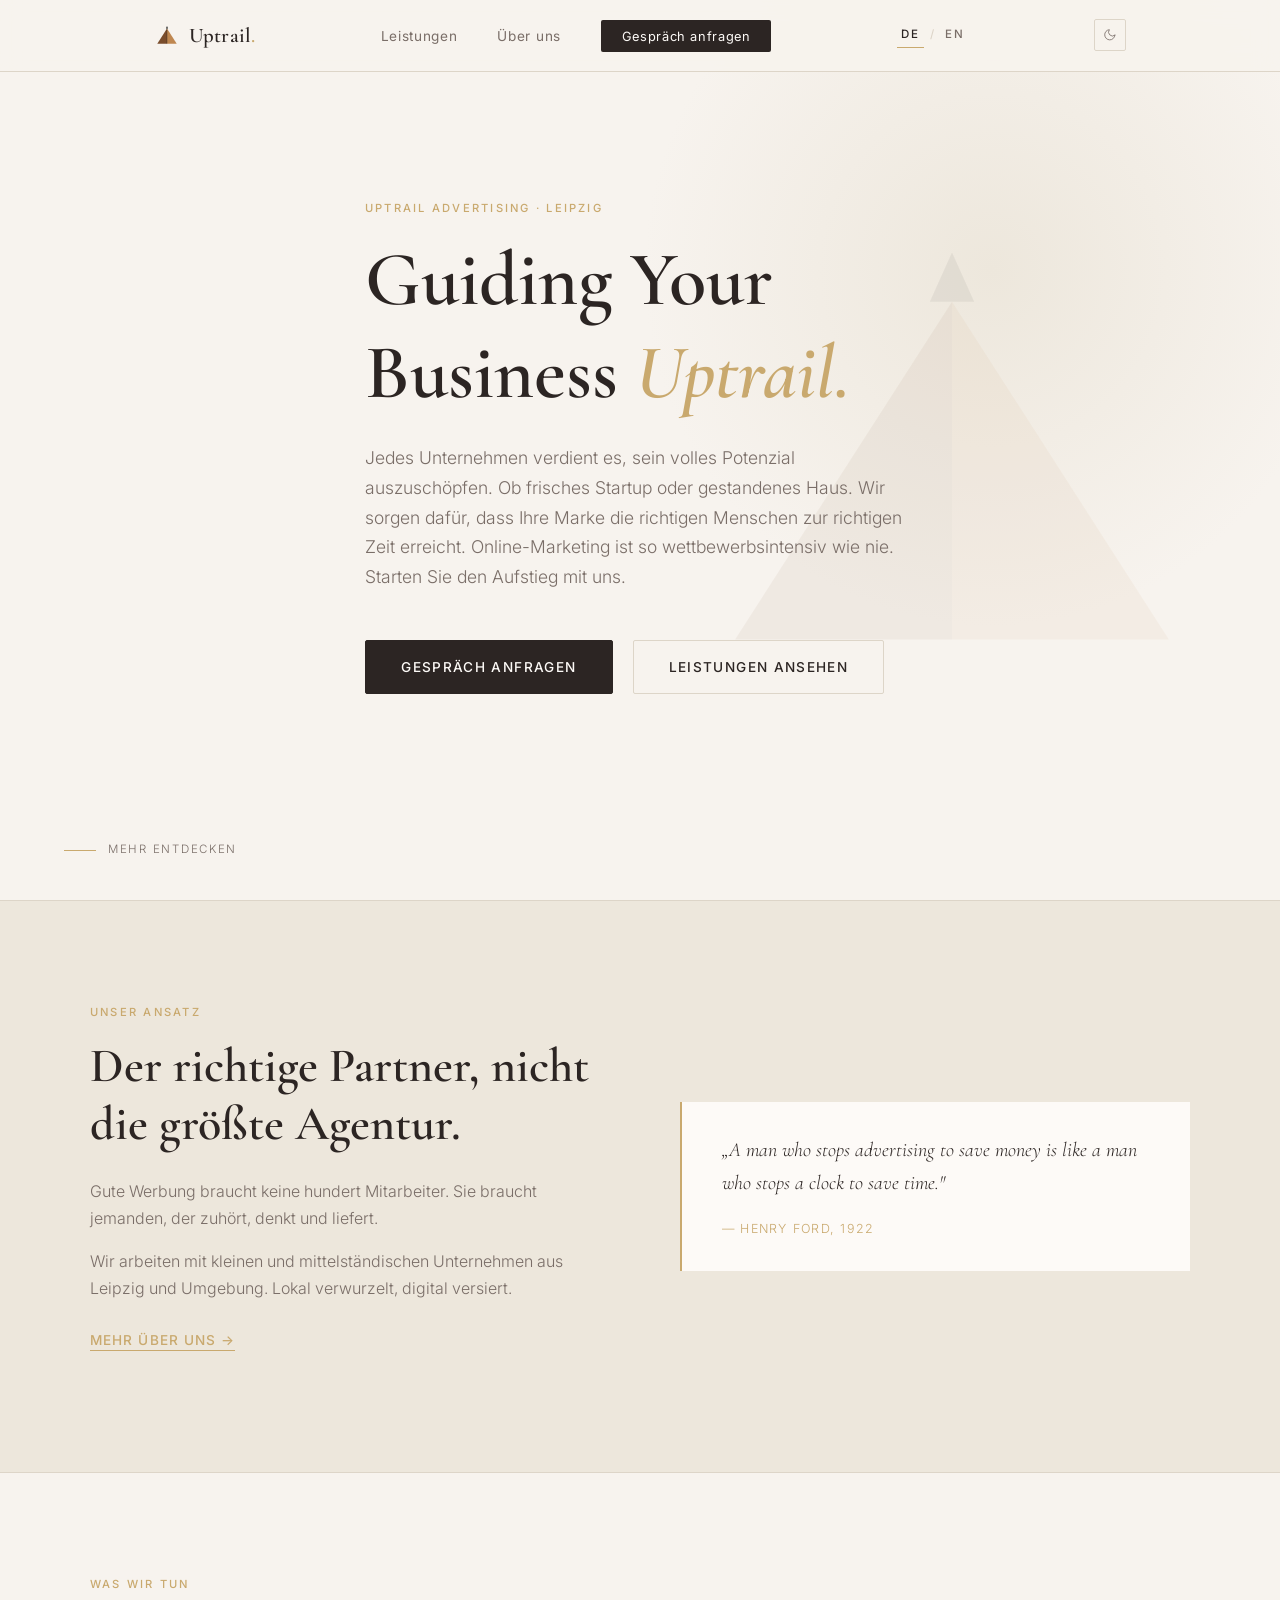
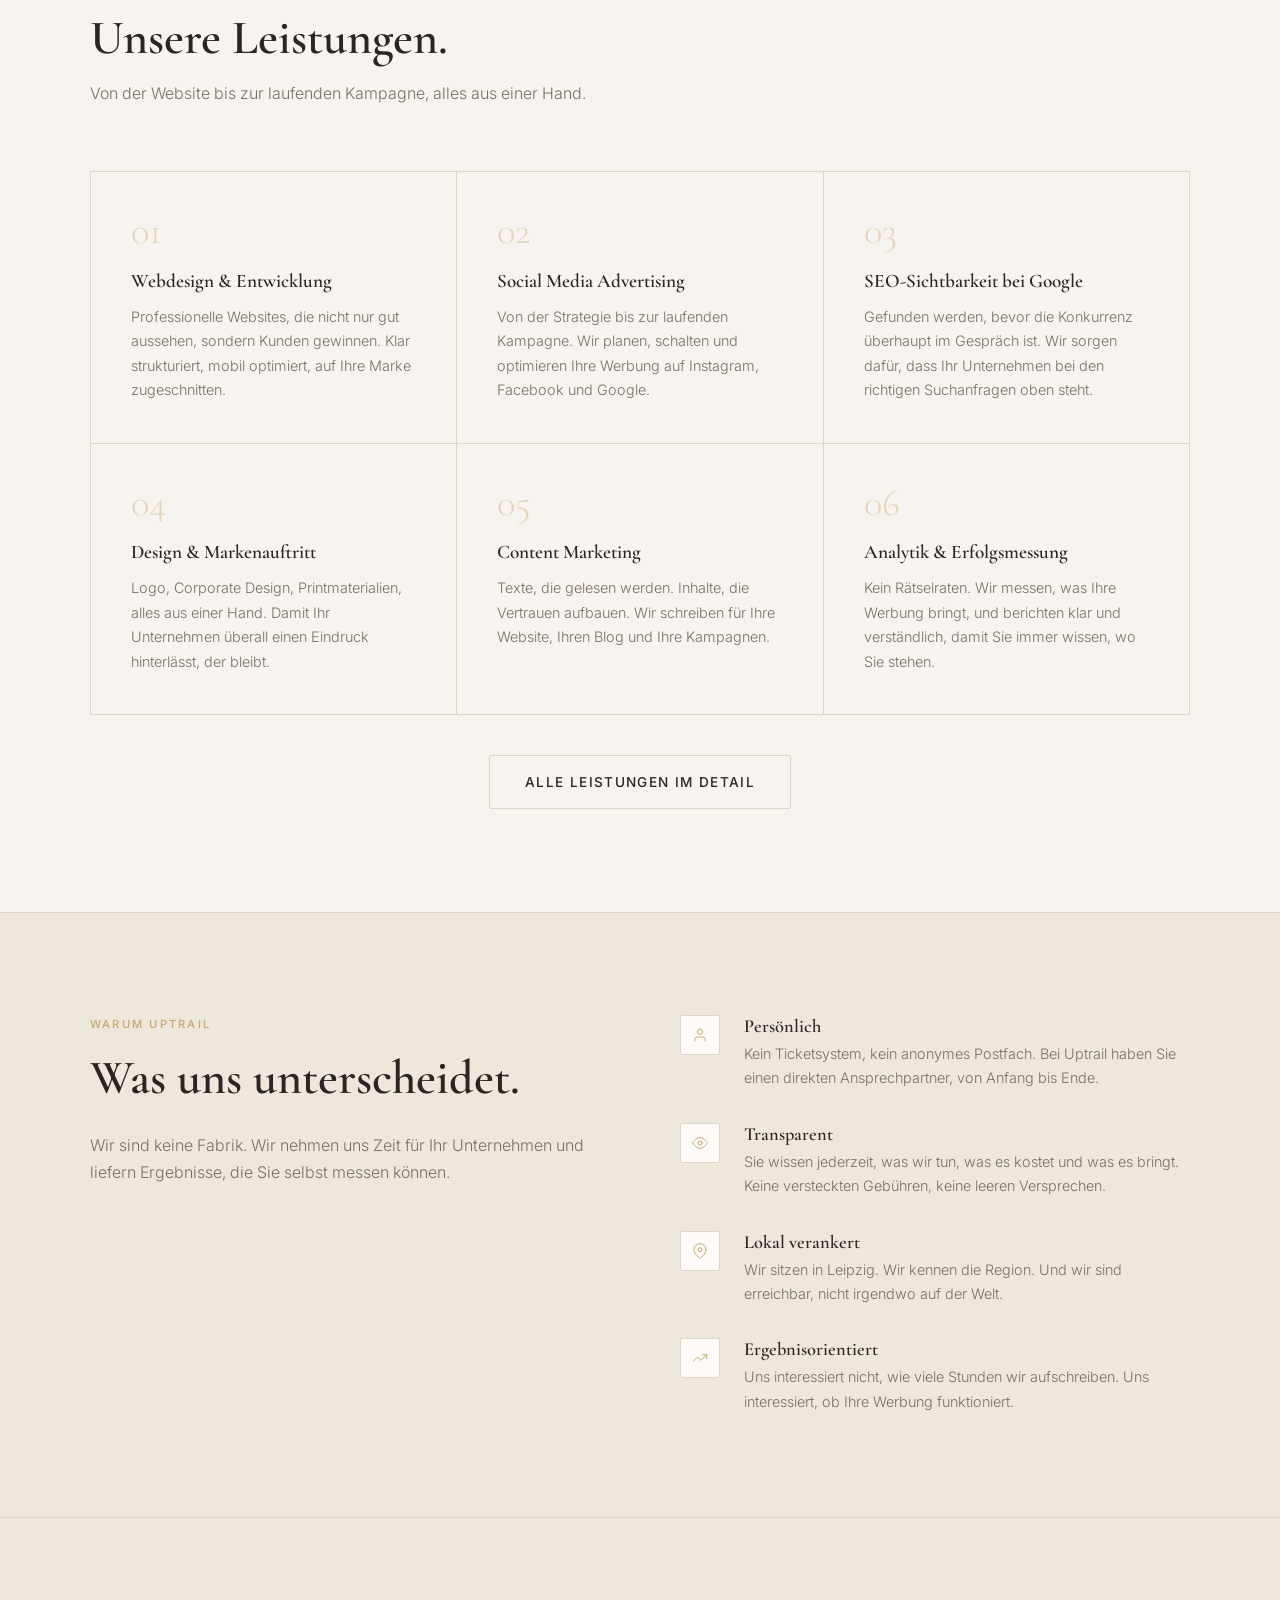
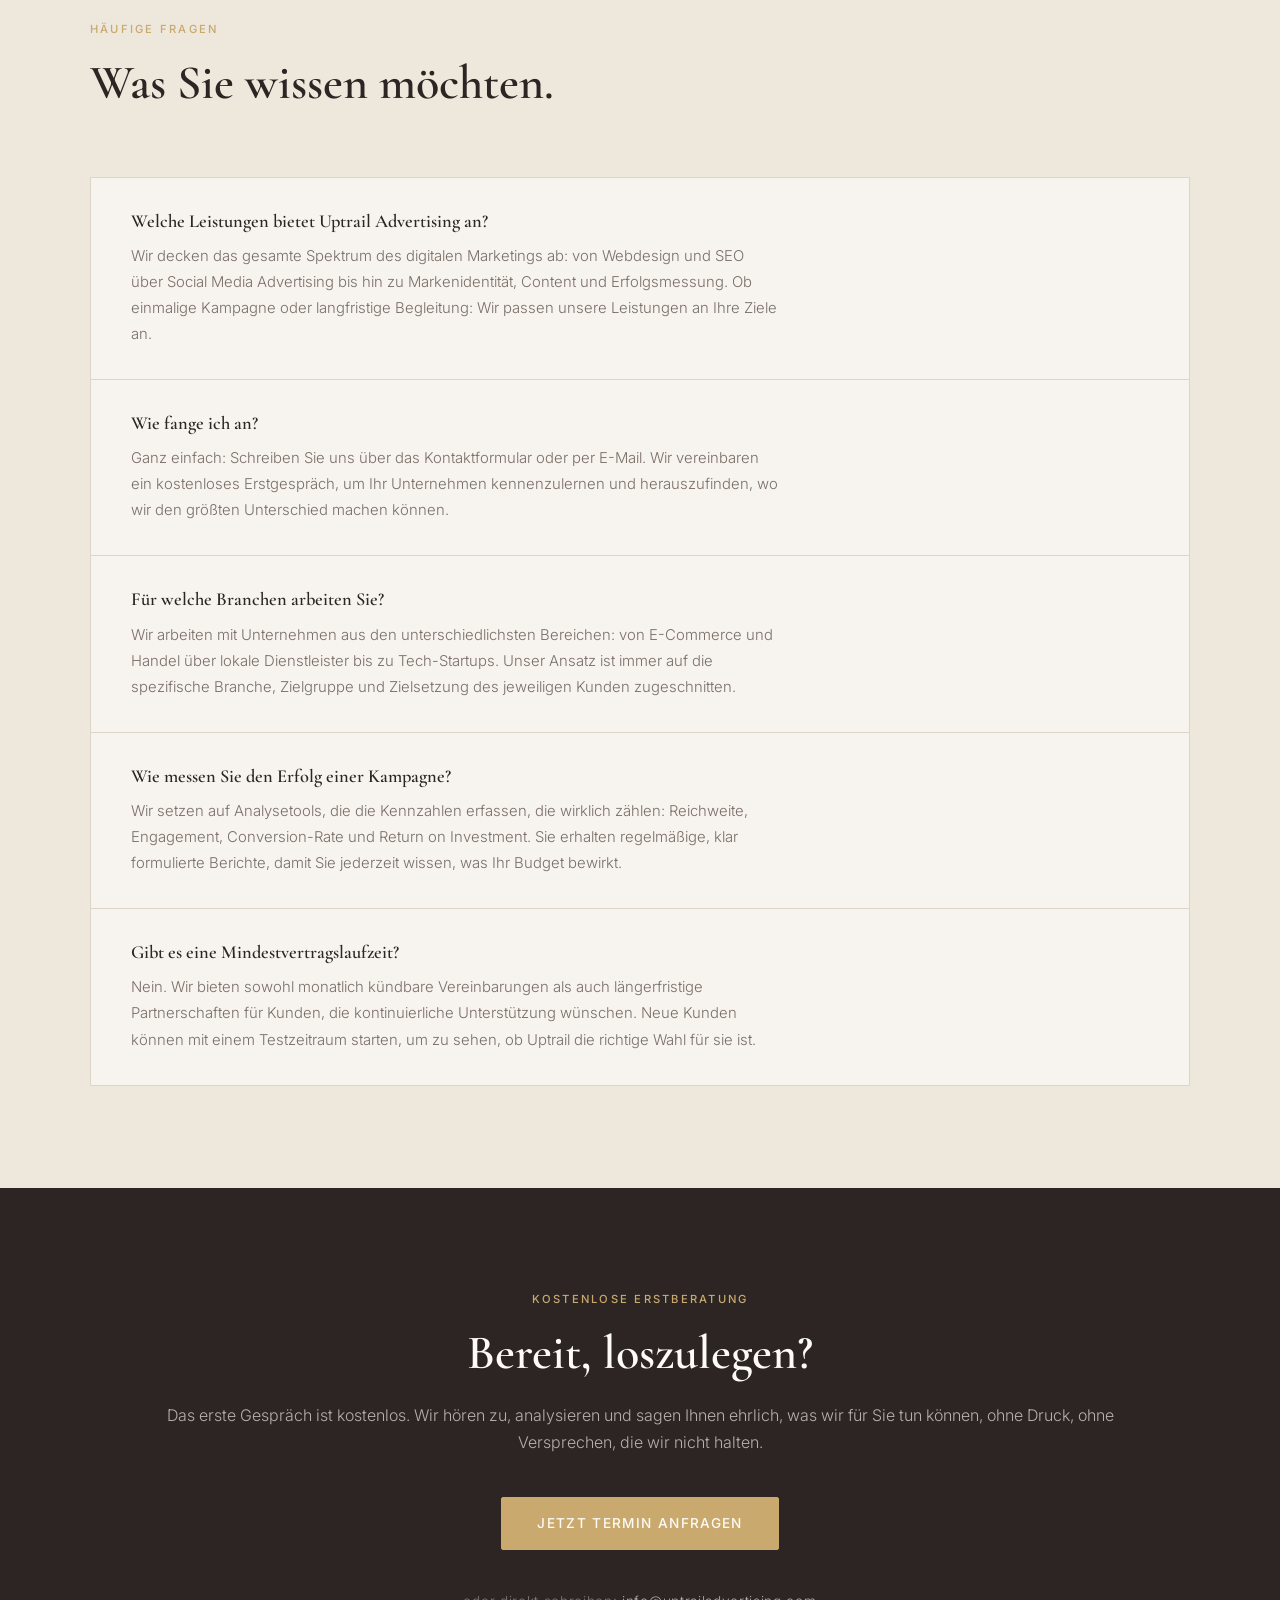
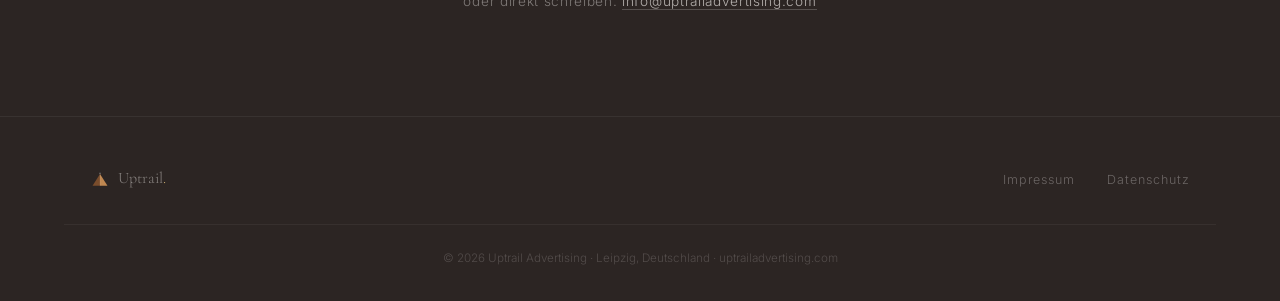
==== commit 850bcbfb: "Remove all em dashes from website content Replace every stylistic em dash with commas, colons or res" ====
--- a/de/index.html
+++ b/de/index.html
@@ -35,7 +35,7 @@
         "name": "Welche Leistungen bietet Uptrail Advertising an?",
         "acceptedAnswer": {
           "@type": "Answer",
-          "text": "Wir decken das gesamte Spektrum des digitalen Marketings ab — von Webdesign und SEO über Social Media Advertising bis hin zu Markenidentität, Content und Erfolgsmessung. Ob einmalige Kampagne oder langfristige Begleitung: Wir passen unsere Leistungen an Ihre Ziele an."
+          "text": "Wir decken das gesamte Spektrum des digitalen Marketings ab: von Webdesign und SEO über Social Media Advertising bis hin zu Markenidentität, Content und Erfolgsmessung. Ob einmalige Kampagne oder langfristige Begleitung: Wir passen unsere Leistungen an Ihre Ziele an."
         }
       },
       {
@@ -51,7 +51,7 @@
         "name": "Für welche Branchen arbeiten Sie?",
         "acceptedAnswer": {
           "@type": "Answer",
-          "text": "Wir arbeiten mit Unternehmen aus den unterschiedlichsten Bereichen — von E-Commerce und Handel über lokale Dienstleister bis zu Tech-Startups. Unser Ansatz ist immer auf die spezifische Branche, Zielgruppe und Zielsetzung des jeweiligen Kunden zugeschnitten."
+          "text": "Wir arbeiten mit Unternehmen aus den unterschiedlichsten Bereichen: von E-Commerce und Handel über lokale Dienstleister bis zu Tech-Startups. Unser Ansatz ist immer auf die spezifische Branche, Zielgruppe und Zielsetzung des jeweiligen Kunden zugeschnitten."
         }
       },
       {
@@ -59,7 +59,7 @@
         "name": "Wie messen Sie den Erfolg einer Kampagne?",
         "acceptedAnswer": {
           "@type": "Answer",
-          "text": "Wir setzen auf Analysetools, die die Kennzahlen erfassen, die wirklich zählen — Reichweite, Engagement, Conversion-Rate und Return on Investment. Sie erhalten regelmäßige, klar formulierte Berichte, damit Sie jederzeit wissen, was Ihr Budget bewirkt."
+          "text": "Wir setzen auf Analysetools, die die Kennzahlen erfassen, die wirklich zählen: Reichweite, Engagement, Conversion-Rate und Return on Investment. Sie erhalten regelmäßige, klar formulierte Berichte, damit Sie jederzeit wissen, was Ihr Budget bewirkt."
         }
       },
       {
@@ -130,10 +130,7 @@
       <span class="label">Uptrail Advertising · Leipzig</span>
       <h1>Guiding Your Business <em>Uptrail.</em></h1>
       <p class="hero-sub">
-        Ob junges Startup oder etabliertes Unternehmen — jedes Unternehmen verdient es,
-        sein volles Potenzial auszuschöpfen. Wir sorgen dafür, dass Ihre Marke von den
-        richtigen Menschen am richtigen Ort gesehen wird. Online-Marketing war noch nie
-        so wettbewerbsintensiv. Starten Sie den Aufstieg mit uns.
+        Jedes Unternehmen verdient es, sein volles Potenzial auszuschöpfen. Ob frisches Startup oder gestandenes Haus. Wir sorgen dafür, dass Ihre Marke die richtigen Menschen zur richtigen Zeit erreicht. Online-Marketing ist so wettbewerbsintensiv wie nie. Starten Sie den Aufstieg mit uns.
       </p>
       <div>
         <a href="./kontakt.html" class="btn btn-primary">Gespräch anfragen</a>
@@ -151,7 +148,7 @@
         <h2>Der richtige Partner, nicht die größte Agentur.</h2>
         <p>
           Gute Werbung braucht keine hundert Mitarbeiter. Sie braucht jemanden,
-          der zuhört, denkt — und dann liefert.
+          der zuhört, denkt und liefert.
         </p>
         <p>
           Wir arbeiten mit kleinen und mittelständischen Unternehmen aus Leipzig
@@ -173,13 +170,13 @@
     <div class="section-header">
       <span class="label">Was wir tun</span>
       <h2>Unsere Leistungen.</h2>
-      <p>Von der Website bis zur laufenden Kampagne — alles aus einer Hand.</p>
+      <p>Von der Website bis zur laufenden Kampagne, alles aus einer Hand.</p>
     </div>
     <div class="leistungen-grid">
       <div class="leistung-card">
         <div class="leistung-nr">01</div>
         <h3>Webdesign &amp; Entwicklung</h3>
-        <p>Professionelle Websites, die nicht nur gut aussehen — sondern Kunden gewinnen. Klar strukturiert, mobil optimiert, auf Ihre Marke zugeschnitten.</p>
+        <p>Professionelle Websites, die nicht nur gut aussehen, sondern Kunden gewinnen. Klar strukturiert, mobil optimiert, auf Ihre Marke zugeschnitten.</p>
       </div>
       <div class="leistung-card">
         <div class="leistung-nr">02</div>
@@ -188,13 +185,13 @@
       </div>
       <div class="leistung-card">
         <div class="leistung-nr">03</div>
-        <h3>SEO — Sichtbarkeit bei Google</h3>
+        <h3>SEO-Sichtbarkeit bei Google</h3>
         <p>Gefunden werden, bevor die Konkurrenz überhaupt im Gespräch ist. Wir sorgen dafür, dass Ihr Unternehmen bei den richtigen Suchanfragen oben steht.</p>
       </div>
       <div class="leistung-card">
         <div class="leistung-nr">04</div>
         <h3>Design &amp; Markenauftritt</h3>
-        <p>Logo, Corporate Design, Printmaterialien — alles aus einer Hand. Damit Ihr Unternehmen überall einen Eindruck hinterlässt, der bleibt.</p>
+        <p>Logo, Corporate Design, Printmaterialien, alles aus einer Hand. Damit Ihr Unternehmen überall einen Eindruck hinterlässt, der bleibt.</p>
       </div>
       <div class="leistung-card">
         <div class="leistung-nr">05</div>
@@ -204,7 +201,7 @@
       <div class="leistung-card">
         <div class="leistung-nr">06</div>
         <h3>Analytik &amp; Erfolgsmessung</h3>
-        <p>Kein Rätselraten. Wir messen, was Ihre Werbung bringt — und berichten klar und verständlich, damit Sie immer wissen, wo Sie stehen.</p>
+        <p>Kein Rätselraten. Wir messen, was Ihre Werbung bringt, und berichten klar und verständlich, damit Sie immer wissen, wo Sie stehen.</p>
       </div>
     </div>
     <div style="max-width: var(--max-width); margin: 2.5rem auto 0; text-align: center;">
@@ -219,8 +216,7 @@
         <span class="label">Warum Uptrail</span>
         <h2>Was uns unterscheidet.</h2>
         <p>
-          Wir sind keine Fabrik. Wir nehmen uns Zeit für Ihr Unternehmen —
-          und liefern Ergebnisse, die Sie selbst messen können.
+          Wir sind keine Fabrik. Wir nehmen uns Zeit für Ihr Unternehmen und liefern Ergebnisse, die Sie selbst messen können.
         </p>
       </div>
       <div class="usp-list">
@@ -230,7 +226,7 @@
           </div>
           <div class="usp-text">
             <h3>Persönlich</h3>
-            <p>Kein Ticketsystem, kein anonymes Postfach. Bei Uptrail haben Sie einen direkten Ansprechpartner — von Anfang bis Ende.</p>
+            <p>Kein Ticketsystem, kein anonymes Postfach. Bei Uptrail haben Sie einen direkten Ansprechpartner, von Anfang bis Ende.</p>
           </div>
         </div>
         <div class="usp-item">
@@ -248,7 +244,7 @@
           </div>
           <div class="usp-text">
             <h3>Lokal verankert</h3>
-            <p>Wir sitzen in Leipzig. Wir kennen die Region. Und wir sind erreichbar — nicht irgendwo auf der Welt.</p>
+            <p>Wir sitzen in Leipzig. Wir kennen die Region. Und wir sind erreichbar, nicht irgendwo auf der Welt.</p>
           </div>
         </div>
         <div class="usp-item">
@@ -273,7 +269,7 @@
     <div class="faq-list">
       <div class="faq-item">
         <h3 class="faq-q">Welche Leistungen bietet Uptrail Advertising an?</h3>
-        <p class="faq-a">Wir decken das gesamte Spektrum des digitalen Marketings ab — von Webdesign und SEO über Social Media Advertising bis hin zu Markenidentität, Content und Erfolgsmessung. Ob einmalige Kampagne oder langfristige Begleitung: Wir passen unsere Leistungen an Ihre Ziele an.</p>
+        <p class="faq-a">Wir decken das gesamte Spektrum des digitalen Marketings ab: von Webdesign und SEO über Social Media Advertising bis hin zu Markenidentität, Content und Erfolgsmessung. Ob einmalige Kampagne oder langfristige Begleitung: Wir passen unsere Leistungen an Ihre Ziele an.</p>
       </div>
       <div class="faq-item">
         <h3 class="faq-q">Wie fange ich an?</h3>
@@ -281,11 +277,11 @@
       </div>
       <div class="faq-item">
         <h3 class="faq-q">Für welche Branchen arbeiten Sie?</h3>
-        <p class="faq-a">Wir arbeiten mit Unternehmen aus den unterschiedlichsten Bereichen — von E-Commerce und Handel über lokale Dienstleister bis zu Tech-Startups. Unser Ansatz ist immer auf die spezifische Branche, Zielgruppe und Zielsetzung des jeweiligen Kunden zugeschnitten.</p>
+        <p class="faq-a">Wir arbeiten mit Unternehmen aus den unterschiedlichsten Bereichen: von E-Commerce und Handel über lokale Dienstleister bis zu Tech-Startups. Unser Ansatz ist immer auf die spezifische Branche, Zielgruppe und Zielsetzung des jeweiligen Kunden zugeschnitten.</p>
       </div>
       <div class="faq-item">
         <h3 class="faq-q">Wie messen Sie den Erfolg einer Kampagne?</h3>
-        <p class="faq-a">Wir setzen auf Analysetools, die die Kennzahlen erfassen, die wirklich zählen — Reichweite, Engagement, Conversion-Rate und Return on Investment. Sie erhalten regelmäßige, klar formulierte Berichte, damit Sie jederzeit wissen, was Ihr Budget bewirkt.</p>
+        <p class="faq-a">Wir setzen auf Analysetools, die die Kennzahlen erfassen, die wirklich zählen: Reichweite, Engagement, Conversion-Rate und Return on Investment. Sie erhalten regelmäßige, klar formulierte Berichte, damit Sie jederzeit wissen, was Ihr Budget bewirkt.</p>
       </div>
       <div class="faq-item">
         <h3 class="faq-q">Gibt es eine Mindestvertragslaufzeit?</h3>
@@ -301,7 +297,7 @@
       <h2>Bereit, loszulegen?</h2>
       <p>
         Das erste Gespräch ist kostenlos. Wir hören zu, analysieren und sagen Ihnen
-        ehrlich, was wir für Sie tun können — ohne Druck, ohne Versprechen, die wir nicht halten.
+        ehrlich, was wir für Sie tun können, ohne Druck, ohne Versprechen, die wir nicht halten.
       </p>
       <a href="./kontakt.html" class="btn-accent">Jetzt Termin anfragen</a>
       <div class="cta-direkt">
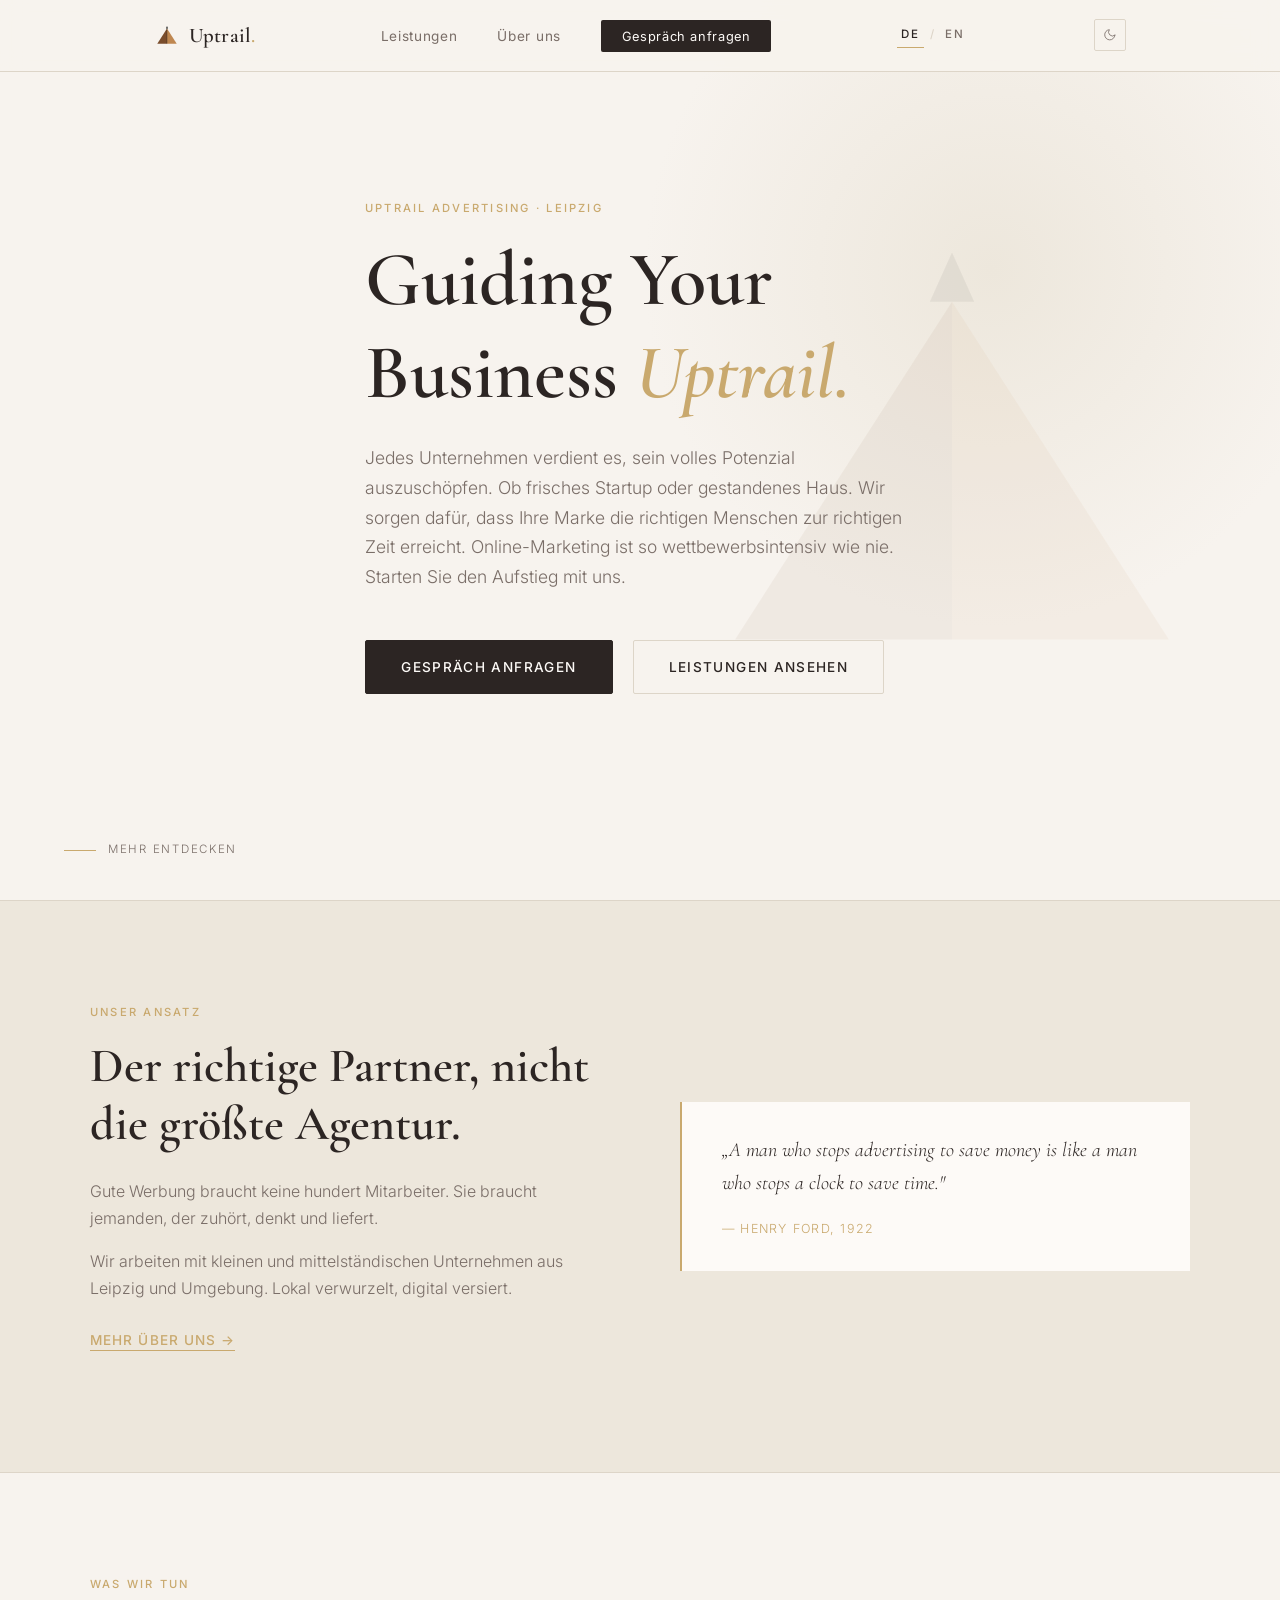
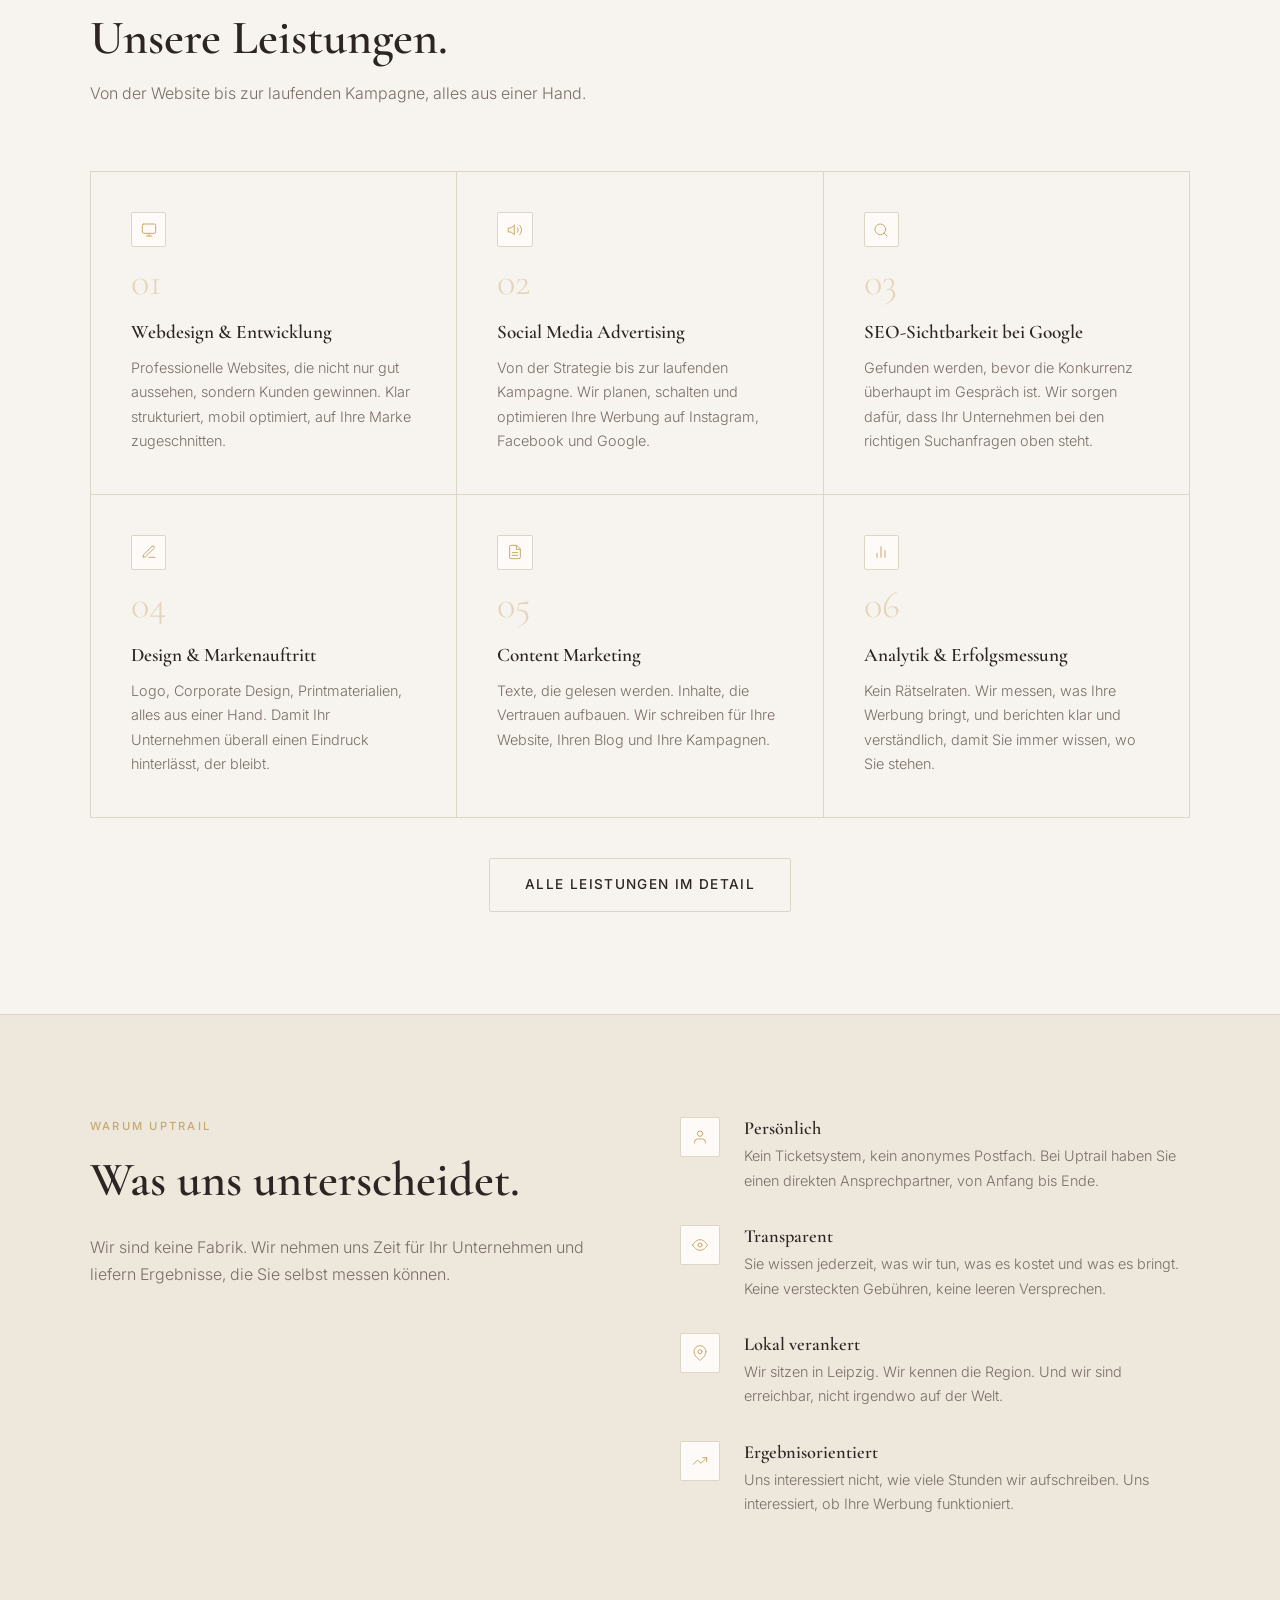
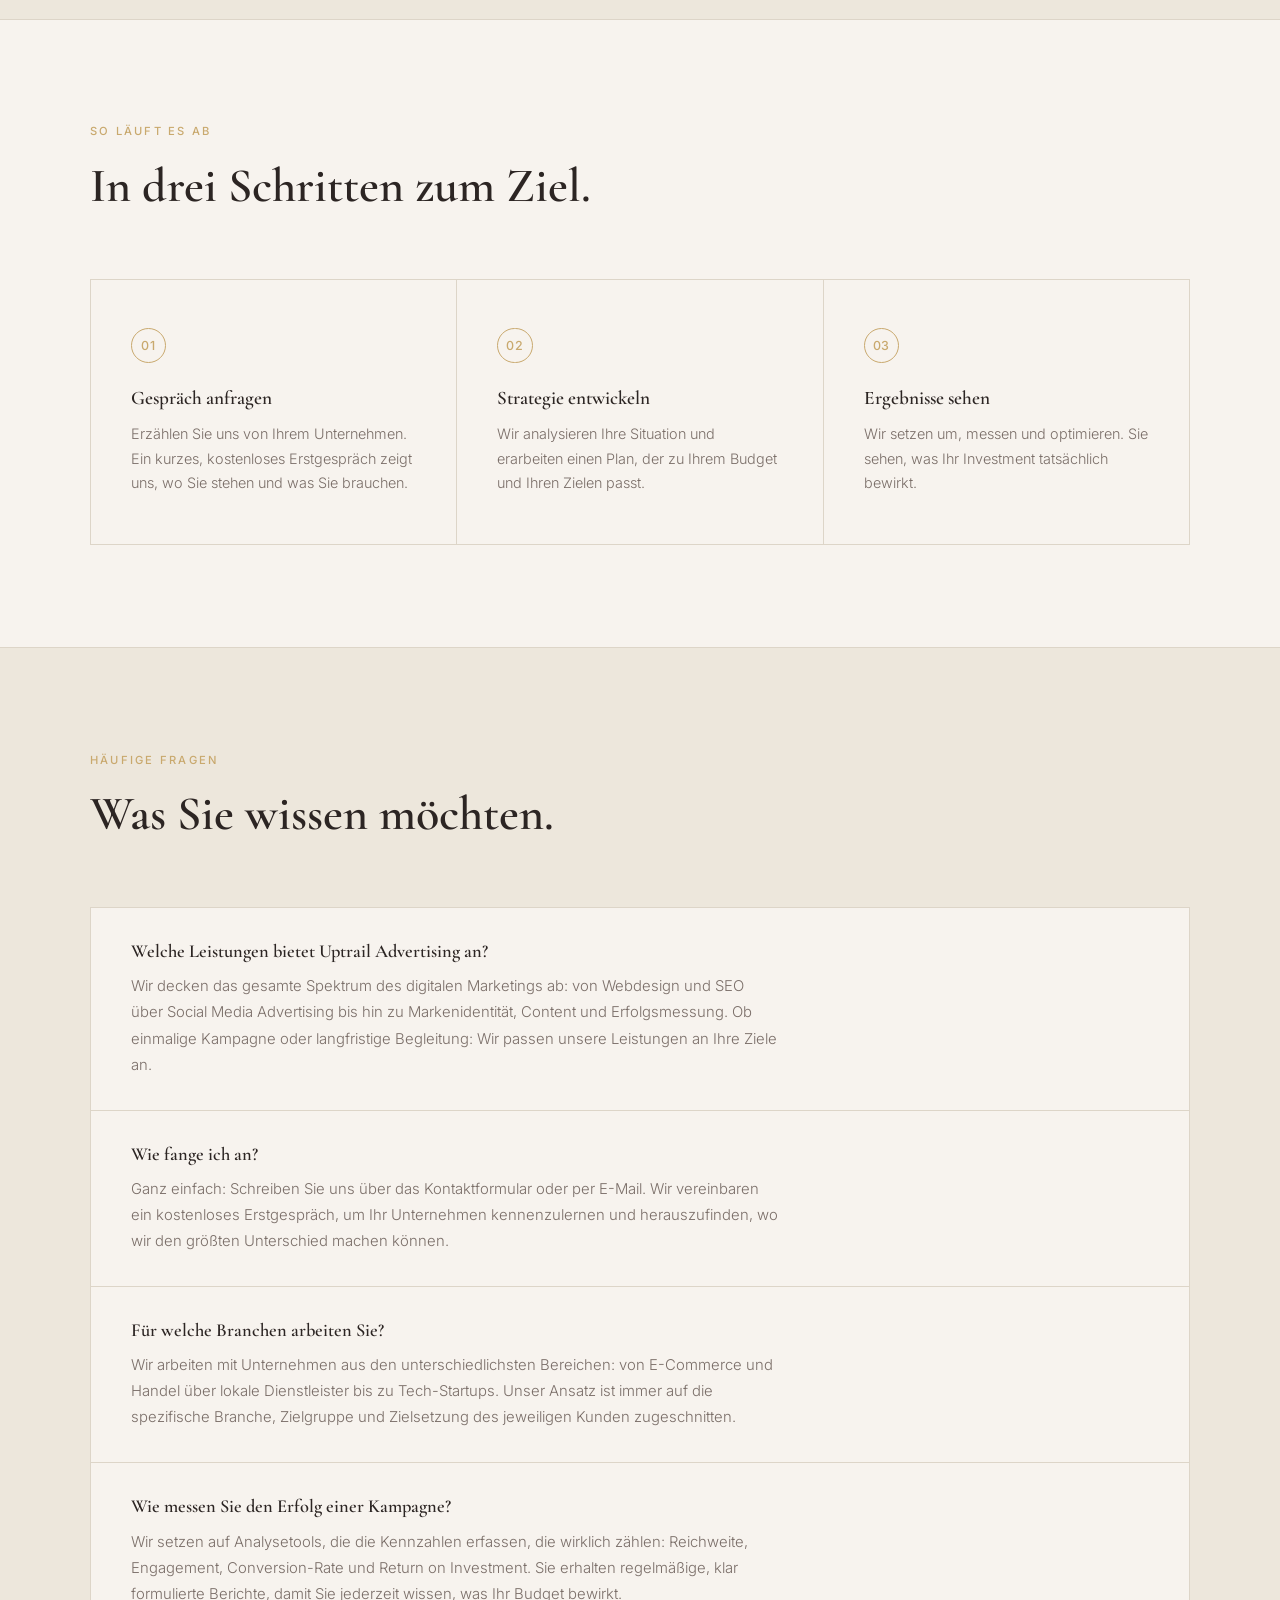
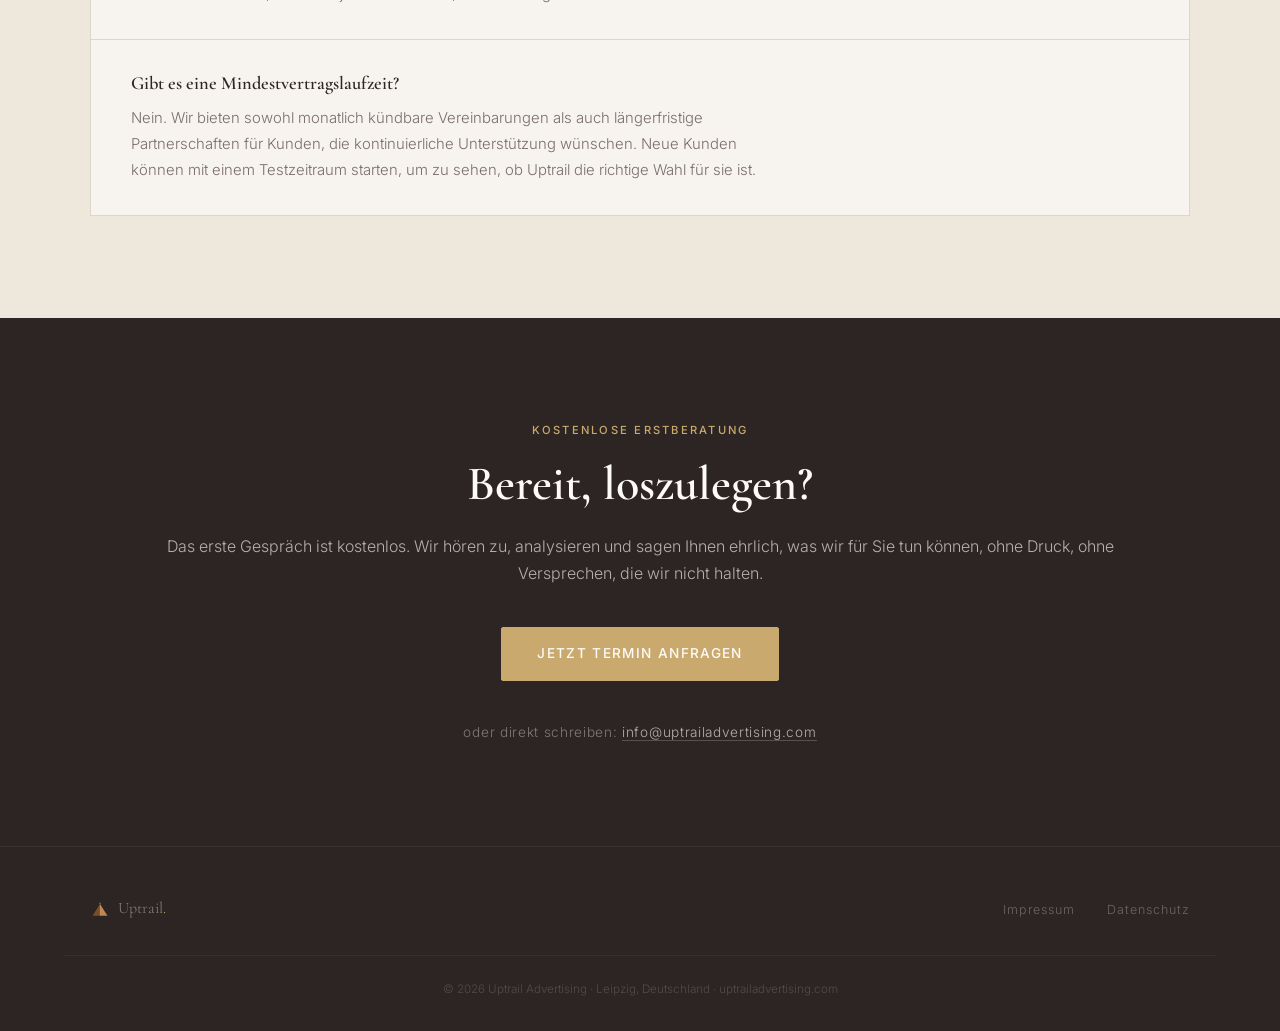
==== commit d65a513b: "Add service icons and process section to all pages - Add SVG icons to all 6 service cards on DE/EN h" ====
--- a/de/index.html
+++ b/de/index.html
@@ -174,31 +174,37 @@
     </div>
     <div class="leistungen-grid">
       <div class="leistung-card">
+        <div class="leistung-icon"><svg viewBox="0 0 24 24"><rect x="2" y="3" width="20" height="14" rx="2"/><line x1="8" y1="21" x2="16" y2="21"/><line x1="12" y1="17" x2="12" y2="21"/></svg></div>
         <div class="leistung-nr">01</div>
         <h3>Webdesign &amp; Entwicklung</h3>
         <p>Professionelle Websites, die nicht nur gut aussehen, sondern Kunden gewinnen. Klar strukturiert, mobil optimiert, auf Ihre Marke zugeschnitten.</p>
       </div>
       <div class="leistung-card">
+        <div class="leistung-icon"><svg viewBox="0 0 24 24"><polygon points="11 5 6 9 2 9 2 15 6 15 11 19 11 5"/><path d="M19.07 4.93a10 10 0 0 1 0 14.14M15.54 8.46a5 5 0 0 1 0 7.07"/></svg></div>
         <div class="leistung-nr">02</div>
         <h3>Social Media Advertising</h3>
         <p>Von der Strategie bis zur laufenden Kampagne. Wir planen, schalten und optimieren Ihre Werbung auf Instagram, Facebook und Google.</p>
       </div>
       <div class="leistung-card">
+        <div class="leistung-icon"><svg viewBox="0 0 24 24"><circle cx="11" cy="11" r="8"/><line x1="21" y1="21" x2="16.65" y2="16.65"/></svg></div>
         <div class="leistung-nr">03</div>
         <h3>SEO-Sichtbarkeit bei Google</h3>
         <p>Gefunden werden, bevor die Konkurrenz überhaupt im Gespräch ist. Wir sorgen dafür, dass Ihr Unternehmen bei den richtigen Suchanfragen oben steht.</p>
       </div>
       <div class="leistung-card">
+        <div class="leistung-icon"><svg viewBox="0 0 24 24"><path d="M12 20h9"/><path d="M16.5 3.5a2.121 2.121 0 0 1 3 3L7 19l-4 1 1-4L16.5 3.5z"/></svg></div>
         <div class="leistung-nr">04</div>
         <h3>Design &amp; Markenauftritt</h3>
         <p>Logo, Corporate Design, Printmaterialien, alles aus einer Hand. Damit Ihr Unternehmen überall einen Eindruck hinterlässt, der bleibt.</p>
       </div>
       <div class="leistung-card">
+        <div class="leistung-icon"><svg viewBox="0 0 24 24"><path d="M14 2H6a2 2 0 0 0-2 2v16a2 2 0 0 0 2 2h12a2 2 0 0 0 2-2V8z"/><polyline points="14 2 14 8 20 8"/><line x1="16" y1="13" x2="8" y2="13"/><line x1="16" y1="17" x2="8" y2="17"/></svg></div>
         <div class="leistung-nr">05</div>
         <h3>Content Marketing</h3>
         <p>Texte, die gelesen werden. Inhalte, die Vertrauen aufbauen. Wir schreiben für Ihre Website, Ihren Blog und Ihre Kampagnen.</p>
       </div>
       <div class="leistung-card">
+        <div class="leistung-icon"><svg viewBox="0 0 24 24"><line x1="18" y1="20" x2="18" y2="10"/><line x1="12" y1="20" x2="12" y2="4"/><line x1="6" y1="20" x2="6" y2="14"/></svg></div>
         <div class="leistung-nr">06</div>
         <h3>Analytik &amp; Erfolgsmessung</h3>
         <p>Kein Rätselraten. Wir messen, was Ihre Werbung bringt, und berichten klar und verständlich, damit Sie immer wissen, wo Sie stehen.</p>
@@ -256,6 +262,31 @@
             <p>Uns interessiert nicht, wie viele Stunden wir aufschreiben. Uns interessiert, ob Ihre Werbung funktioniert.</p>
           </div>
         </div>
+      </div>
+    </div>
+  </section>
+
+  <!-- PROCESS -->
+  <section style="background: var(--bg); border-top: 1px solid var(--border);">
+    <div class="section-header">
+      <span class="label">So läuft es ab</span>
+      <h2>In drei Schritten zum Ziel.</h2>
+    </div>
+    <div class="process-steps">
+      <div class="process-step">
+        <div class="process-step-num">01</div>
+        <h3>Gespräch anfragen</h3>
+        <p>Erzählen Sie uns von Ihrem Unternehmen. Ein kurzes, kostenloses Erstgespräch zeigt uns, wo Sie stehen und was Sie brauchen.</p>
+      </div>
+      <div class="process-step">
+        <div class="process-step-num">02</div>
+        <h3>Strategie entwickeln</h3>
+        <p>Wir analysieren Ihre Situation und erarbeiten einen Plan, der zu Ihrem Budget und Ihren Zielen passt.</p>
+      </div>
+      <div class="process-step">
+        <div class="process-step-num">03</div>
+        <h3>Ergebnisse sehen</h3>
+        <p>Wir setzen um, messen und optimieren. Sie sehen, was Ihr Investment tatsächlich bewirkt.</p>
       </div>
     </div>
   </section>
--- a/style.css
+++ b/style.css
@@ -998,6 +998,99 @@
 }
 
 /* =============================================
+   LEISTUNG CARD ICONS
+============================================= */
+.leistung-icon {
+  width: 2.2rem;
+  height: 2.2rem;
+  background: var(--white);
+  border: 1px solid var(--border);
+  border-radius: 2px;
+  display: flex;
+  align-items: center;
+  justify-content: center;
+  margin-bottom: 1rem;
+}
+
+.leistung-icon svg {
+  width: 1rem;
+  height: 1rem;
+  stroke: var(--accent);
+  fill: none;
+  stroke-width: 1.5;
+  stroke-linecap: round;
+  stroke-linejoin: round;
+}
+
+.leistung-detail-icon {
+  width: 2.8rem;
+  height: 2.8rem;
+  background: var(--white);
+  border: 1px solid var(--border);
+  border-radius: 2px;
+  display: flex;
+  align-items: center;
+  justify-content: center;
+  margin-bottom: 1.2rem;
+}
+
+.leistung-detail-icon svg {
+  width: 1.2rem;
+  height: 1.2rem;
+  stroke: var(--accent);
+  fill: none;
+  stroke-width: 1.5;
+  stroke-linecap: round;
+  stroke-linejoin: round;
+}
+
+/* =============================================
+   PROCESS STEPS
+============================================= */
+.process-steps {
+  max-width: var(--max-width);
+  margin: 0 auto;
+  display: grid;
+  grid-template-columns: repeat(3, 1fr);
+  gap: 1px;
+  background: var(--border);
+  border: 1px solid var(--border);
+}
+
+.process-step {
+  background: var(--bg);
+  padding: 3rem 2.5rem;
+}
+
+.process-step-num {
+  display: inline-flex;
+  align-items: center;
+  justify-content: center;
+  width: 2.2rem;
+  height: 2.2rem;
+  border: 1px solid var(--accent);
+  border-radius: 50%;
+  font-size: 0.78rem;
+  font-weight: 500;
+  letter-spacing: 0.05em;
+  color: var(--accent);
+  margin-bottom: 1.5rem;
+}
+
+.process-step h3 {
+  font-family: var(--font-serif);
+  font-size: 1.2rem;
+  font-weight: 600;
+  margin-bottom: 0.75rem;
+  color: var(--text);
+}
+
+.process-step p {
+  font-size: 0.9rem;
+  max-width: none;
+}
+
+/* =============================================
    RESPONSIVE
 ============================================= */
 @media (max-width: 900px) {
@@ -1018,6 +1111,8 @@
     grid-template-columns: 1fr;
   }
 
+  .process-steps { grid-template-columns: 1fr; }
+
   .nav-center,
   .nav-right { display: none; }
 
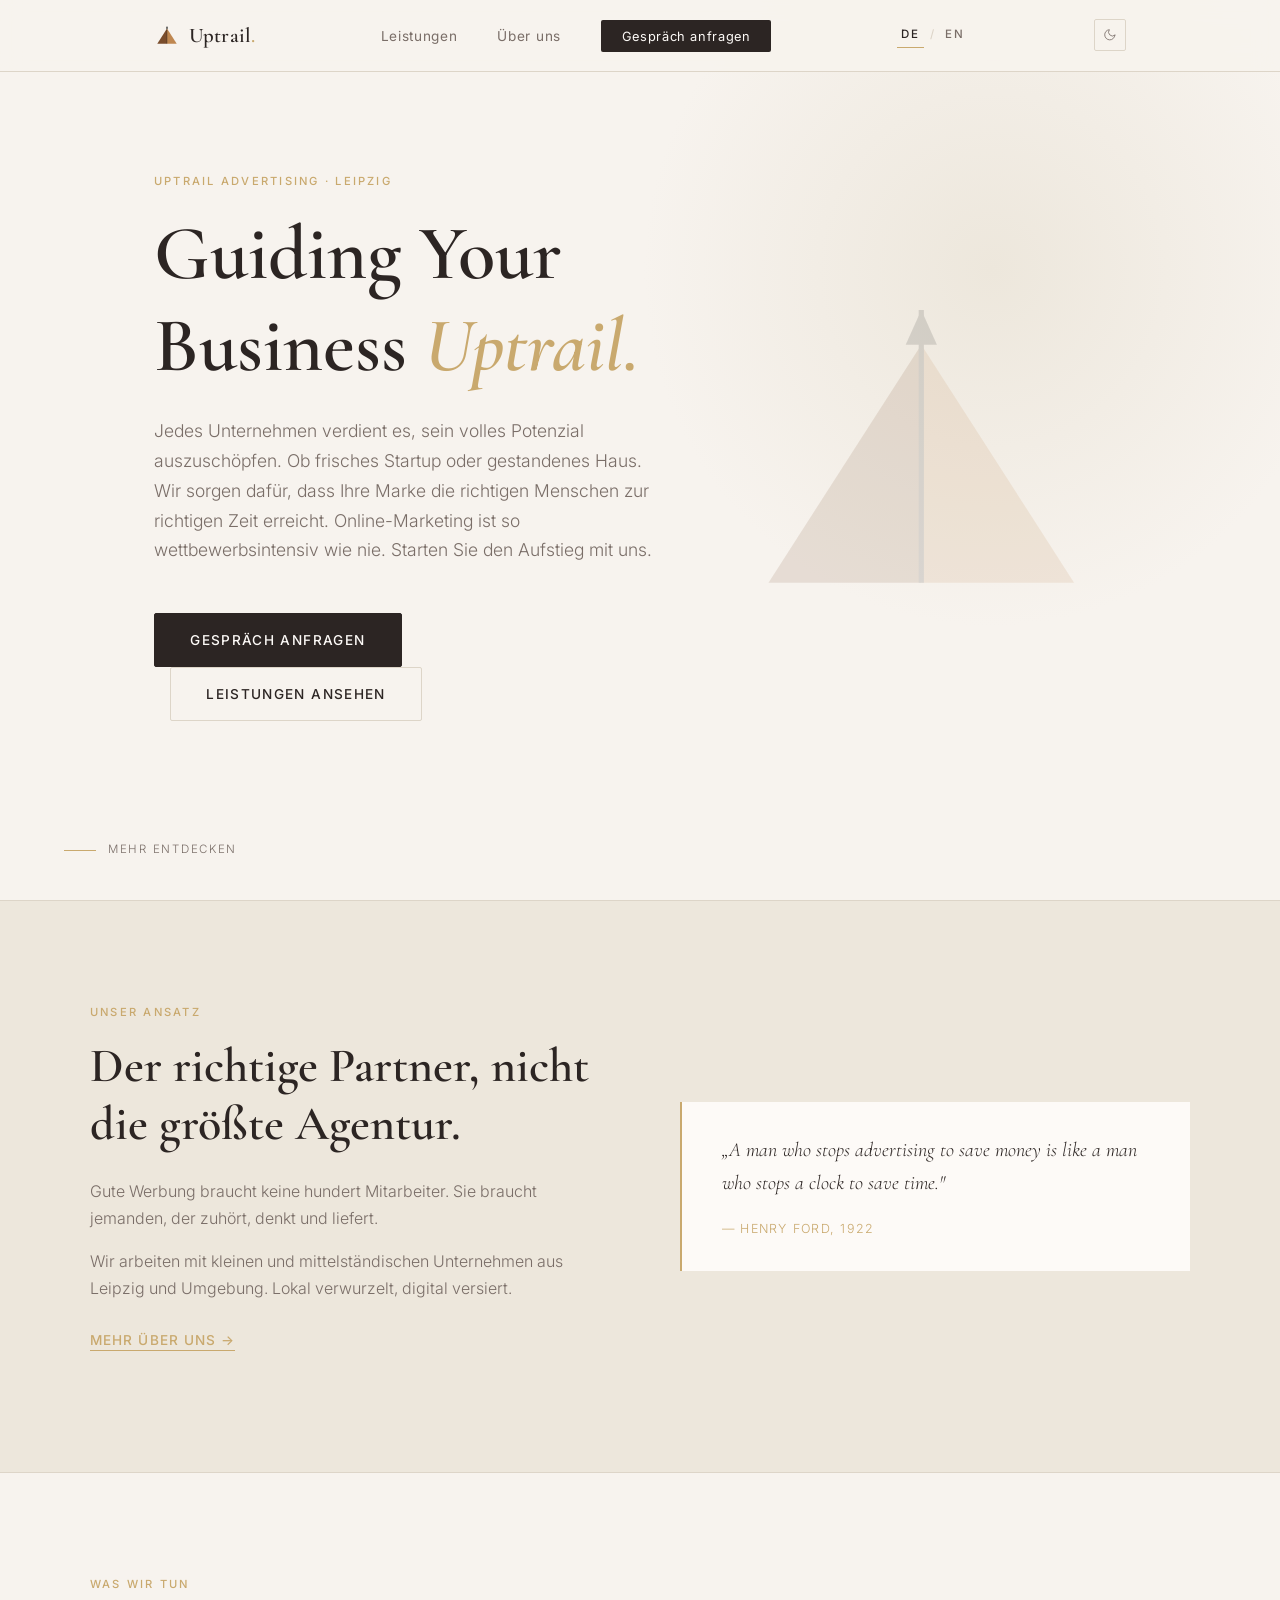
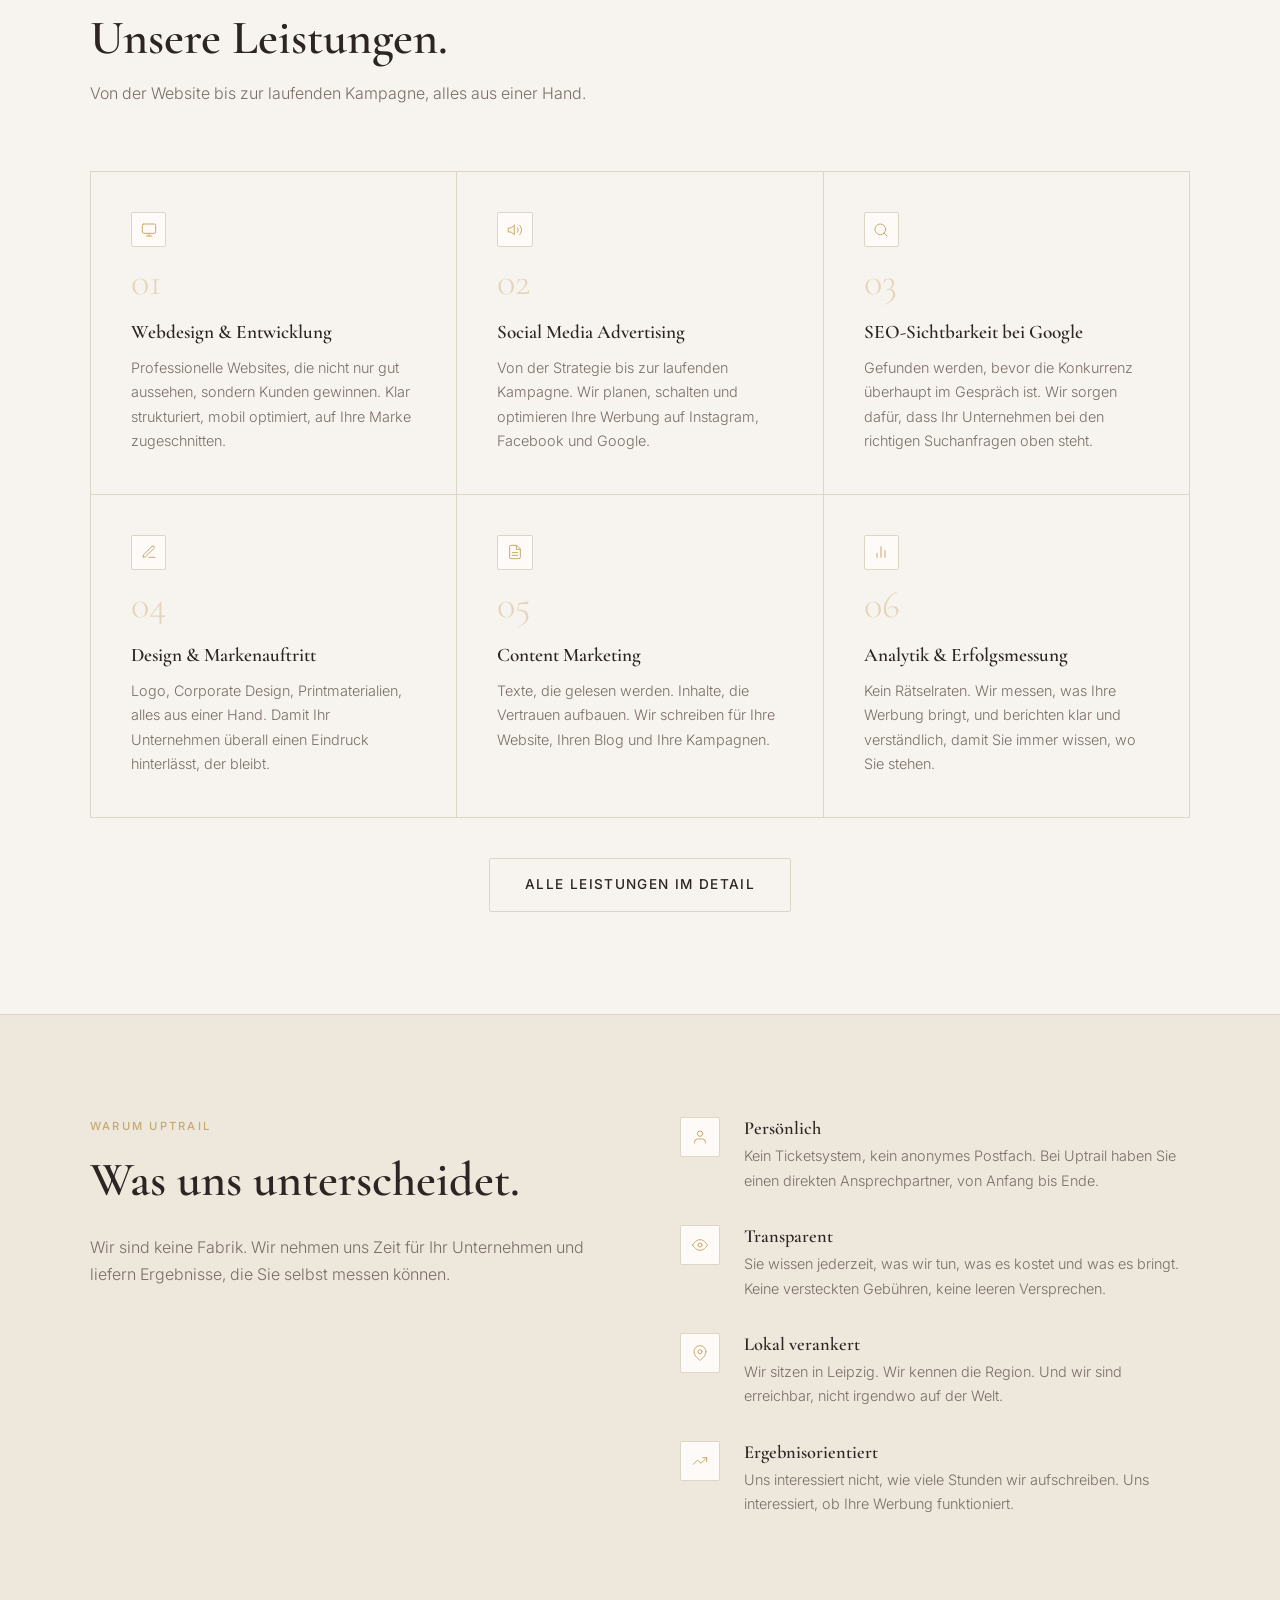
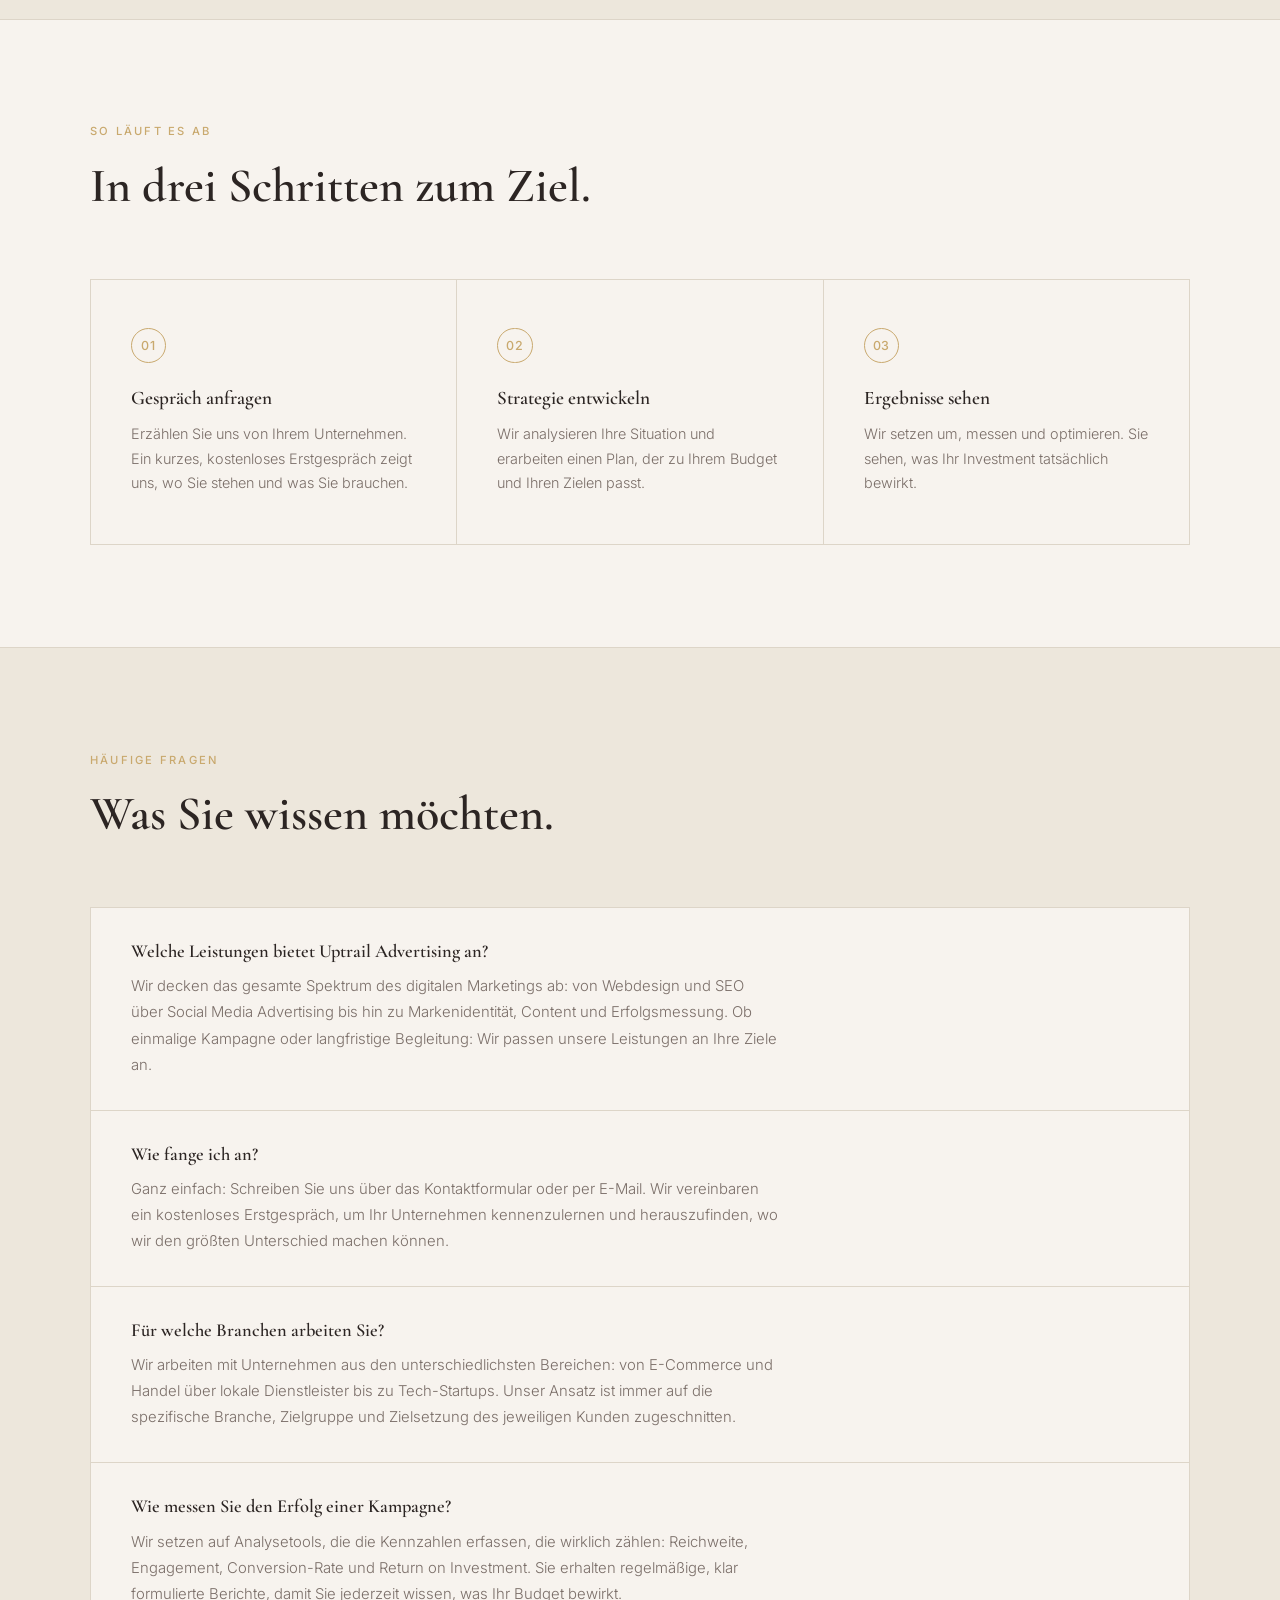
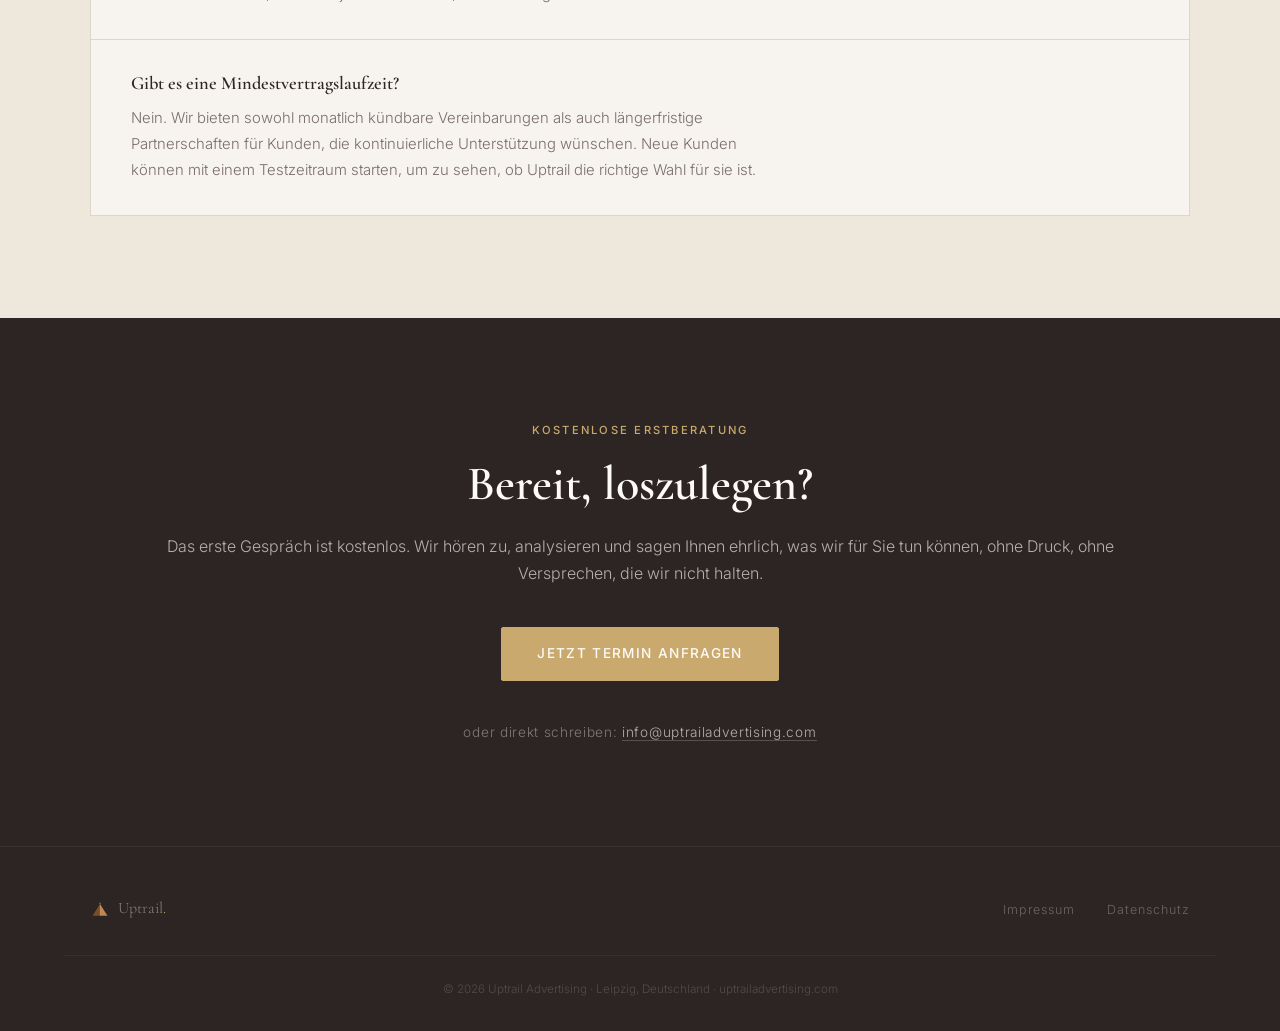
==== commit e3b55111: "Mobile accordion for service cards, fix empty hero on desktop - Mobile: hide icons/numbers on servic" ====
--- a/de/index.html
+++ b/de/index.html
@@ -117,24 +117,27 @@
 
   <!-- HERO -->
   <section class="hero">
-    <div class="hero-deco" aria-hidden="true">
-      <svg width="580" height="580" viewBox="0 0 200 200" xmlns="http://www.w3.org/2000/svg">
-        <g transform="translate(100,100) scale(0.85) translate(-250,-84.5)">
-          <polygon points="250,26 162,163 250,163" fill="#7A4D2C"/>
-          <polygon points="250,26 250,163 338,163" fill="#BF8750"/>
-          <polygon points="250,6 241,26 259,26" fill="#1C1C1C"/>
-        </g>
-      </svg>
-    </div>
     <div class="hero-inner">
-      <span class="label">Uptrail Advertising · Leipzig</span>
-      <h1>Guiding Your Business <em>Uptrail.</em></h1>
-      <p class="hero-sub">
-        Jedes Unternehmen verdient es, sein volles Potenzial auszuschöpfen. Ob frisches Startup oder gestandenes Haus. Wir sorgen dafür, dass Ihre Marke die richtigen Menschen zur richtigen Zeit erreicht. Online-Marketing ist so wettbewerbsintensiv wie nie. Starten Sie den Aufstieg mit uns.
-      </p>
-      <div>
-        <a href="./kontakt.html" class="btn btn-primary">Gespräch anfragen</a>
-        <a href="./leistungen.html" class="btn btn-outline">Leistungen ansehen</a>
+      <div class="hero-text">
+        <span class="label">Uptrail Advertising · Leipzig</span>
+        <h1>Guiding Your Business <em>Uptrail.</em></h1>
+        <p class="hero-sub">
+          Jedes Unternehmen verdient es, sein volles Potenzial auszuschöpfen. Ob frisches Startup oder gestandenes Haus. Wir sorgen dafür, dass Ihre Marke die richtigen Menschen zur richtigen Zeit erreicht. Online-Marketing ist so wettbewerbsintensiv wie nie. Starten Sie den Aufstieg mit uns.
+        </p>
+        <div>
+          <a href="./kontakt.html" class="btn btn-primary">Gespräch anfragen</a>
+          <a href="./leistungen.html" class="btn btn-outline">Leistungen ansehen</a>
+        </div>
+      </div>
+      <div class="hero-visual" aria-hidden="true">
+        <svg xmlns="http://www.w3.org/2000/svg" viewBox="0 0 200 200">
+          <g transform="translate(100,100) scale(0.85) translate(-250,-84.5)">
+            <polygon points="250,26 162,163 250,163" fill="#7A4D2C"/>
+            <polygon points="250,26 250,163 338,163" fill="#BF8750"/>
+            <line x1="250" y1="6" x2="250" y2="163" stroke="#1C1C1C" stroke-width="3"/>
+            <polygon points="250,6 241,26 259,26" fill="#1C1C1C"/>
+          </g>
+        </svg>
       </div>
     </div>
     <div class="hero-scroll">Mehr entdecken</div>
@@ -375,6 +378,11 @@
       document.documentElement.setAttribute('data-theme', dark ? 'light' : 'dark');
       localStorage.setItem('theme', dark ? 'light' : 'dark');
     });
+    document.querySelectorAll('.leistung-card').forEach(function(card) {
+      card.addEventListener('click', function() {
+        if (window.innerWidth <= 600) card.classList.toggle('open');
+      });
+    });
   </script>
 </body>
 </html>
--- a/style.css
+++ b/style.css
@@ -420,10 +420,26 @@
   padding: 0 var(--padding);
   position: relative;
   z-index: 1;
+  display: grid;
+  grid-template-columns: 1.1fr 0.9fr;
+  gap: 4rem;
+  align-items: center;
+  width: 100%;
 }
 
 .hero-inner h1 { margin-bottom: 1.5rem; max-width: 14ch; }
 .hero-inner h1 em { font-style: italic; color: var(--accent); }
+
+.hero-visual {
+  display: flex;
+  align-items: center;
+  justify-content: center;
+  opacity: 0.13;
+  pointer-events: none;
+}
+
+[data-theme="dark"] .hero-visual { opacity: 0.2; }
+.hero-visual svg { width: 100%; max-width: 420px; height: auto; }
 
 .hero-sub {
   font-size: 1.1rem;
@@ -462,6 +478,20 @@
   background: var(--bg);
   padding-left: var(--padding);
   padding-right: var(--padding);
+  position: relative;
+  overflow: hidden;
+}
+
+.page-hero::after {
+  content: '';
+  position: absolute;
+  right: -5%;
+  top: 50%;
+  transform: translateY(-50%);
+  width: 45%;
+  height: 200%;
+  background: radial-gradient(ellipse at right center, var(--bg-dark) 0%, transparent 60%);
+  pointer-events: none;
 }
 
 .page-hero-inner { max-width: var(--max-width); margin: 0 auto; }
@@ -1113,6 +1143,9 @@
 
   .process-steps { grid-template-columns: 1fr; }
 
+  .hero-inner { grid-template-columns: 1fr; }
+  .hero-visual { display: none; }
+
   .nav-center,
   .nav-right { display: none; }
 
@@ -1126,4 +1159,31 @@
   .footer-inner { flex-direction: column; text-align: center; }
   .form-row { grid-template-columns: 1fr; }
   .hero-scroll { display: none; }
-}
+
+  .leistung-card .leistung-icon,
+  .leistung-card .leistung-nr { display: none; }
+
+  .leistung-card p { display: none; max-width: none; }
+
+  .leistung-card { cursor: pointer; user-select: none; }
+
+  .leistung-card h3 {
+    display: flex;
+    justify-content: space-between;
+    align-items: center;
+    padding: 0;
+  }
+
+  .leistung-card h3::after {
+    content: '+';
+    font-family: var(--font-sans);
+    font-size: 1.1rem;
+    font-weight: 300;
+    color: var(--accent);
+    flex-shrink: 0;
+    margin-left: 0.75rem;
+  }
+
+  .leistung-card.open p { display: block; }
+  .leistung-card.open h3::after { content: '\2212'; }
+}
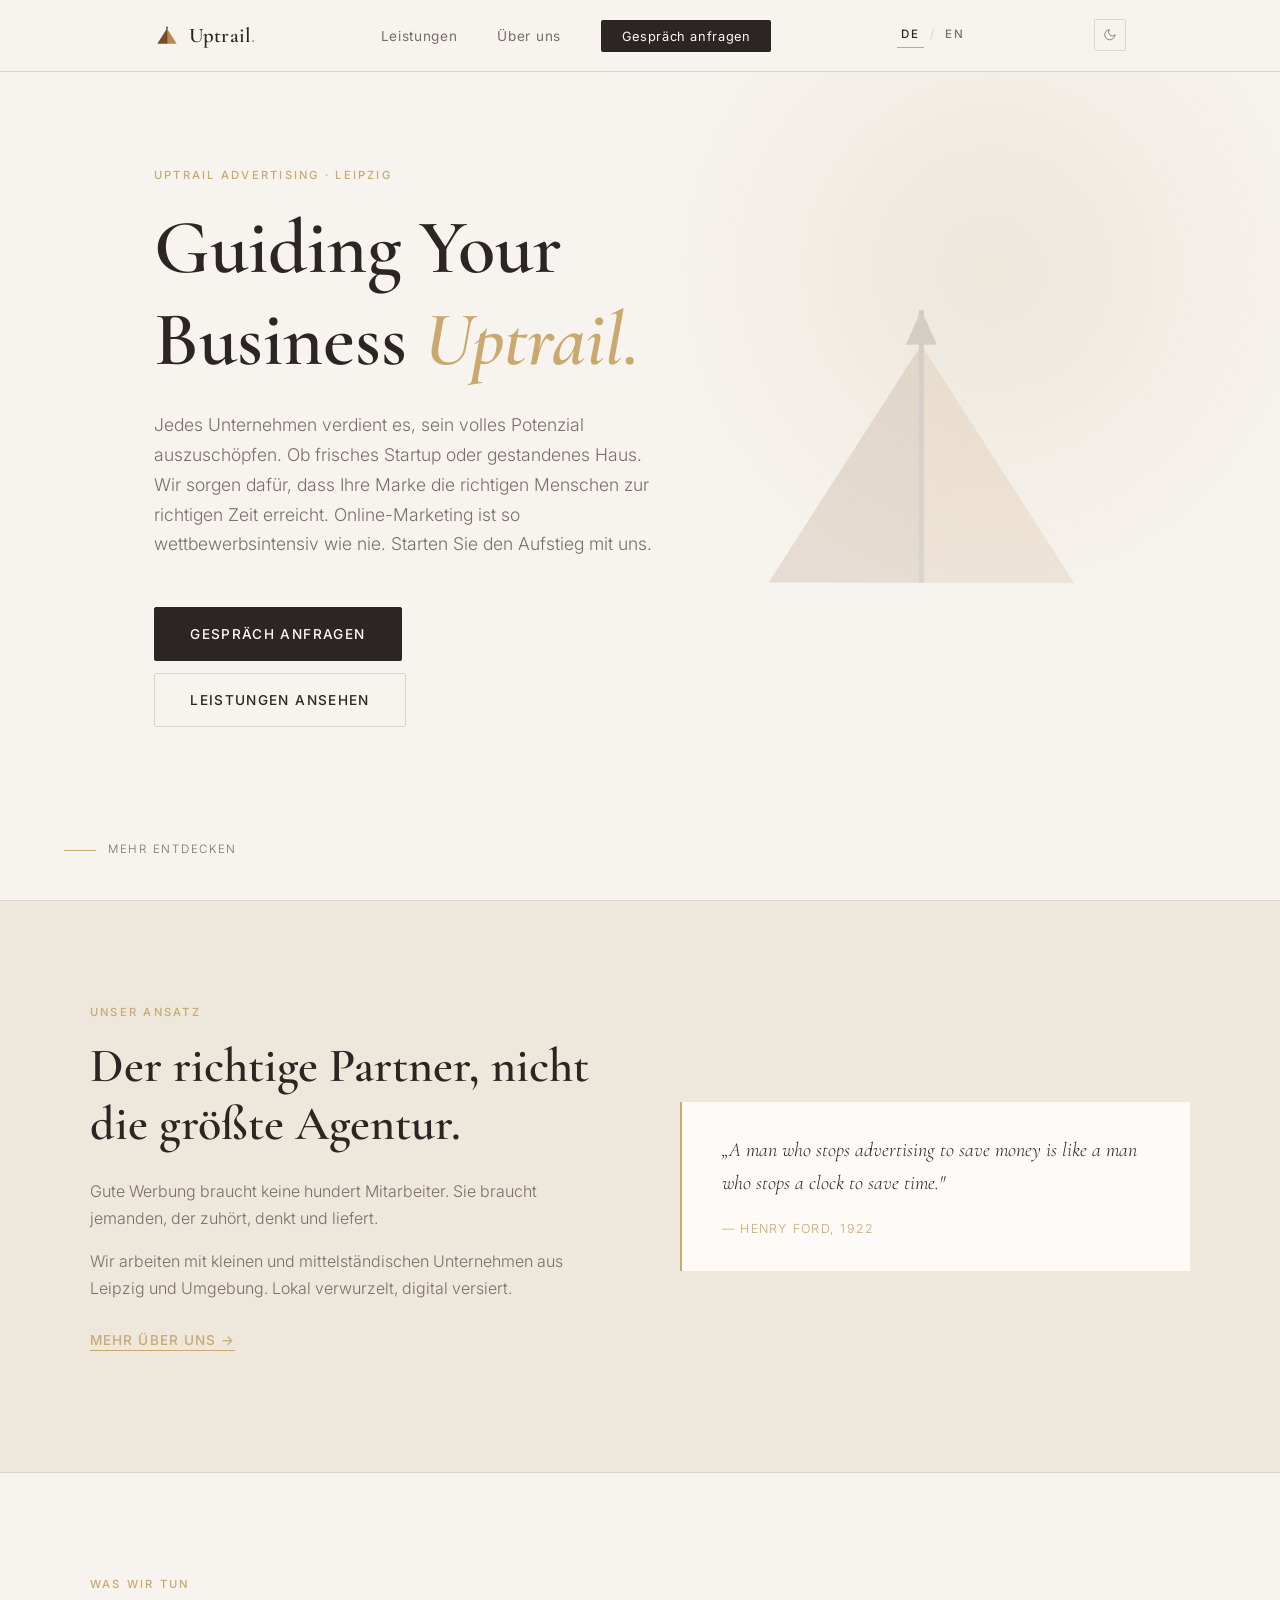
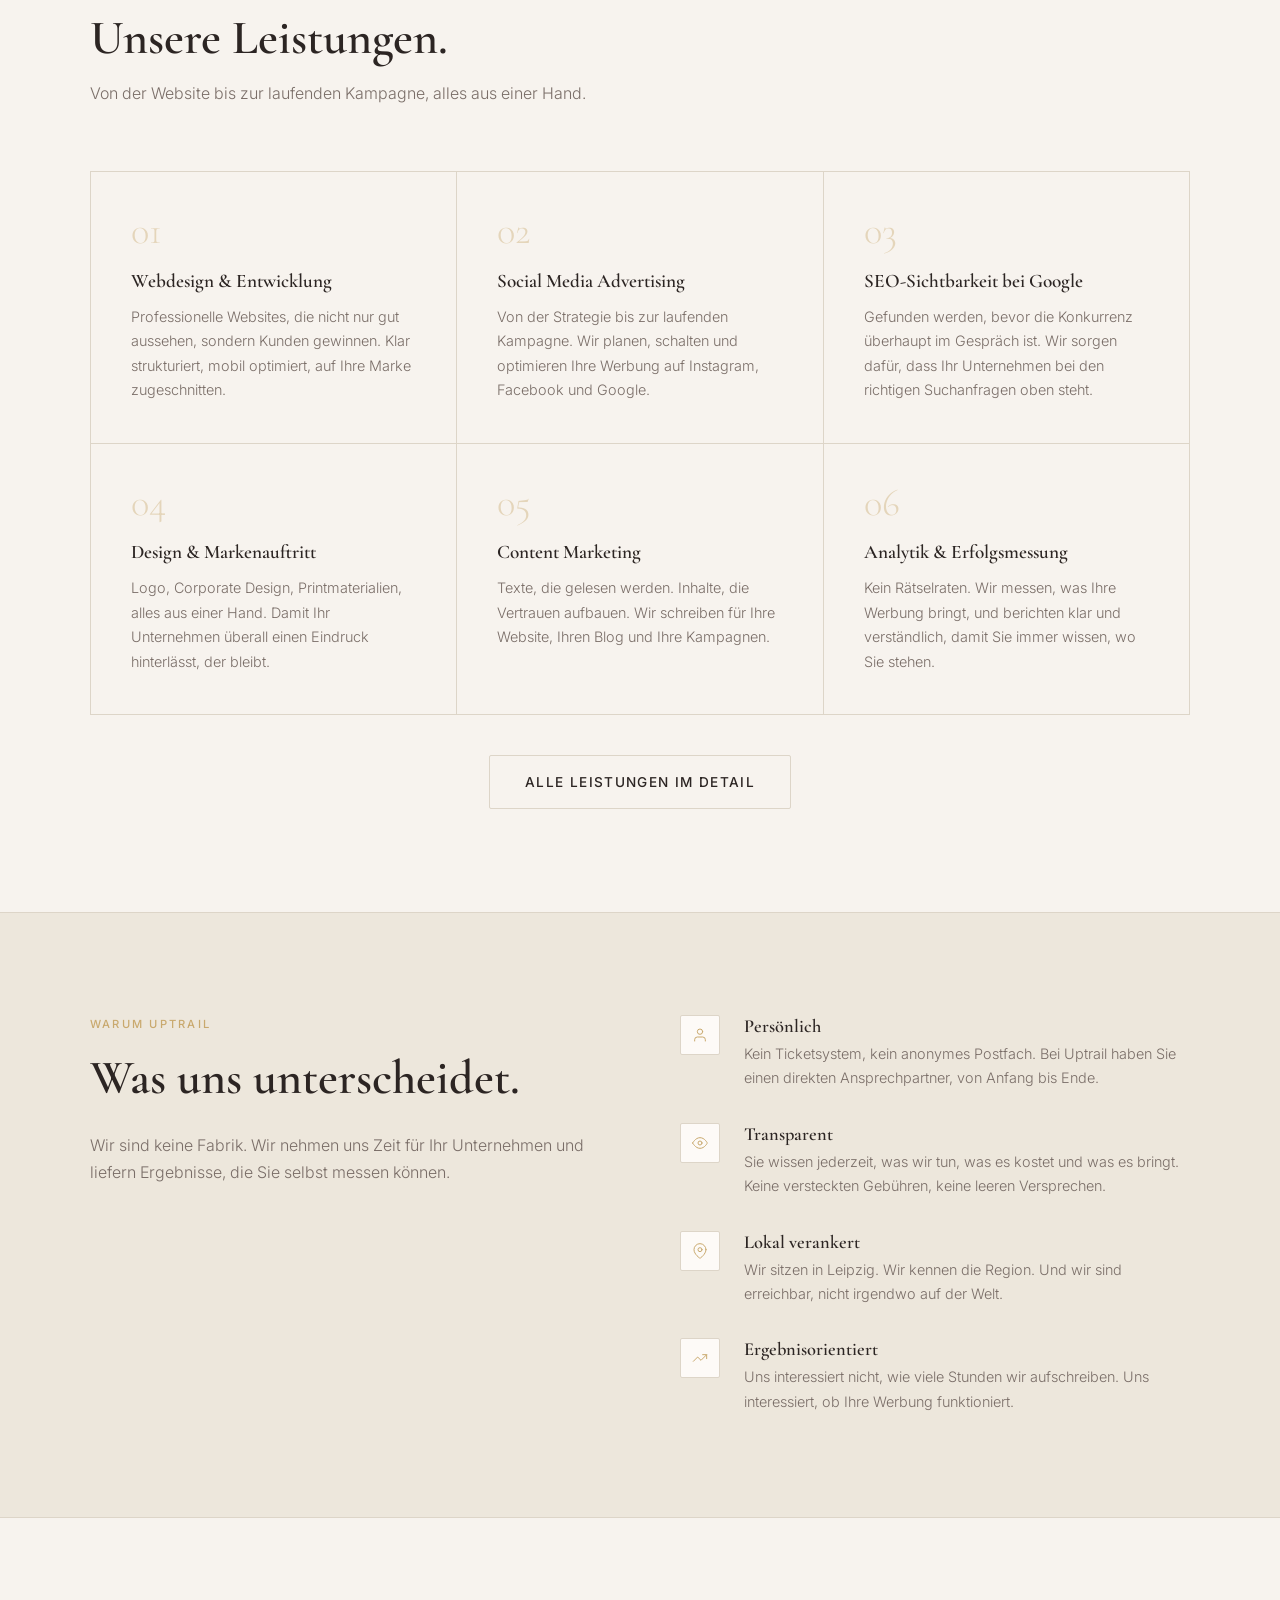
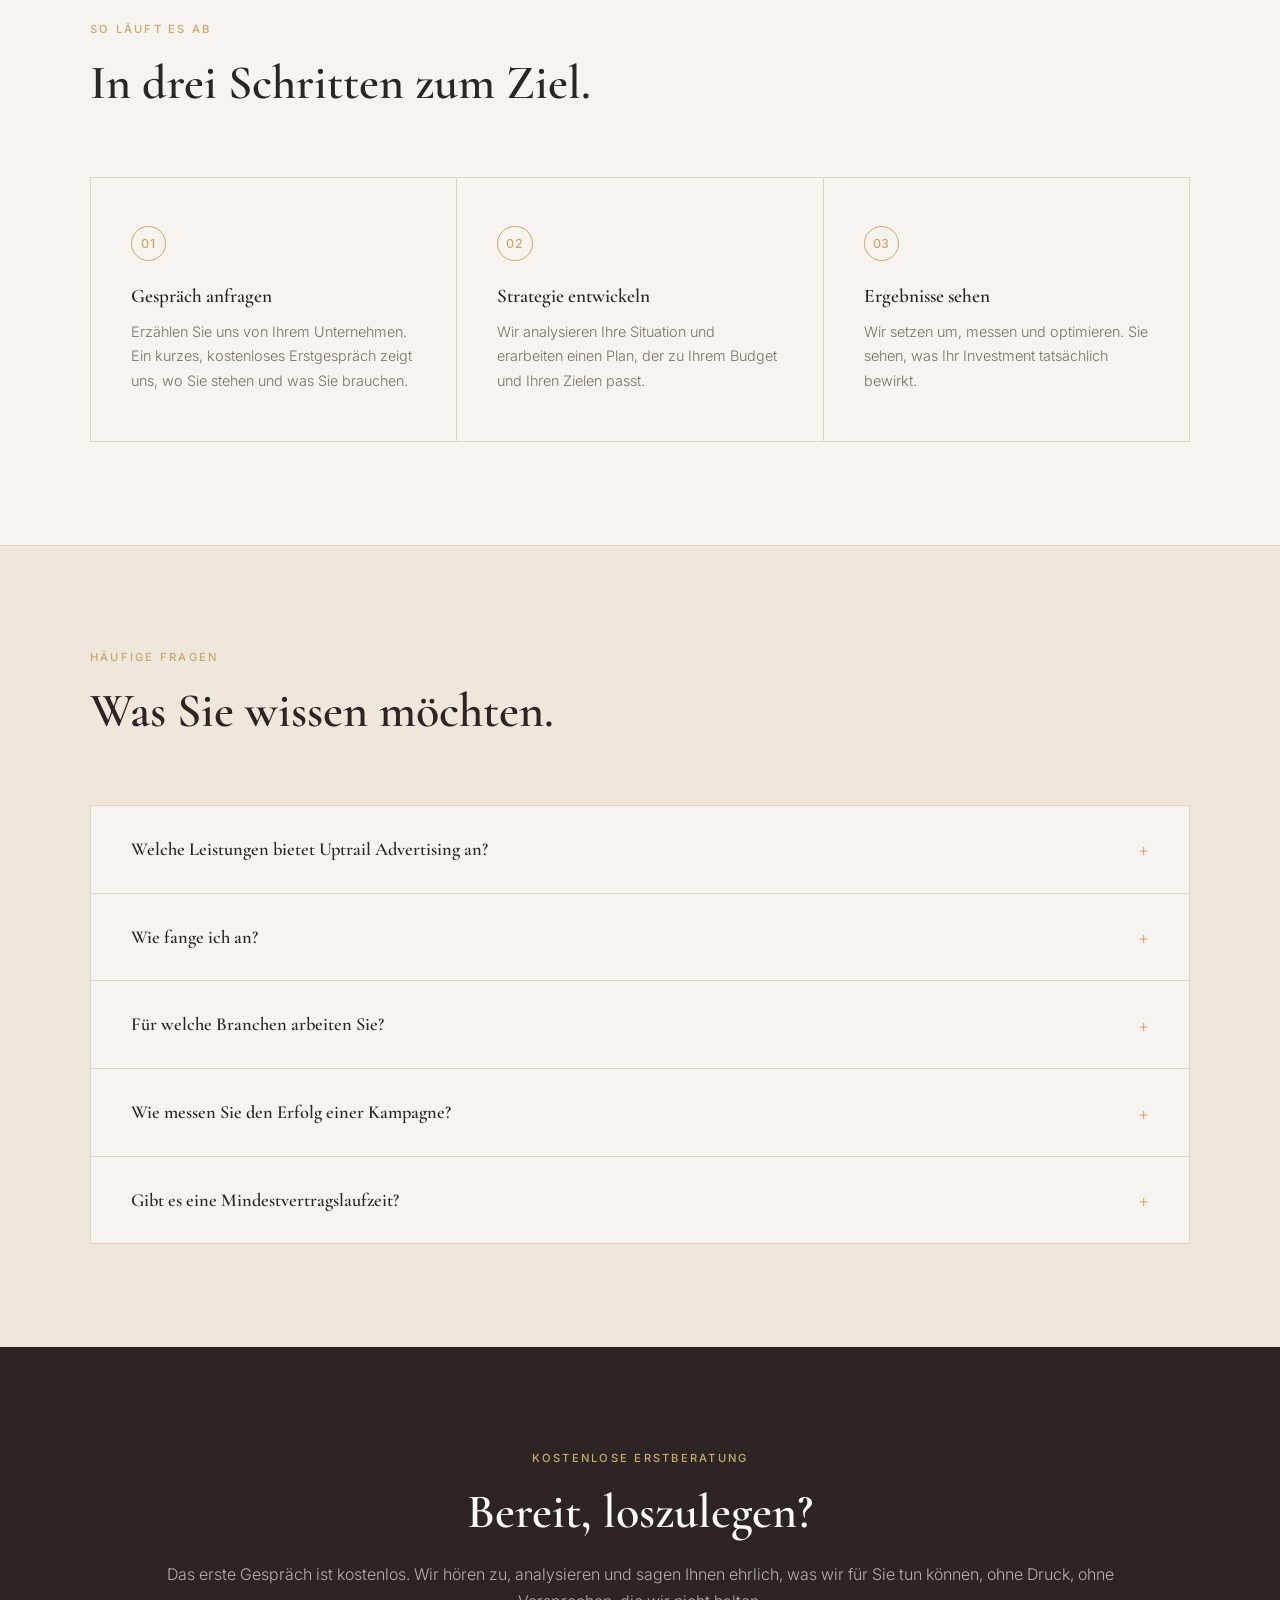
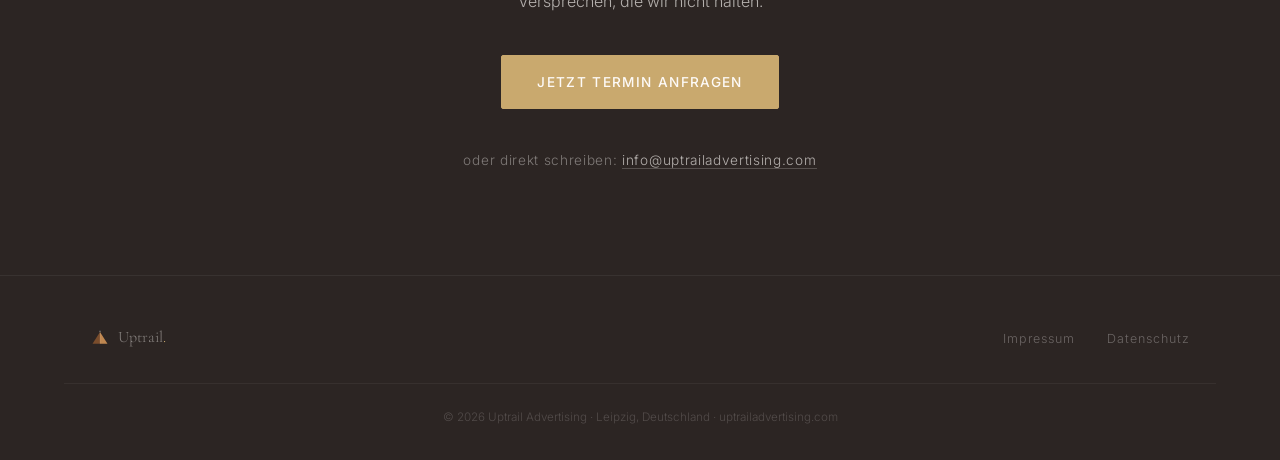
==== commit 07311e17: "Fix buttons, remove icons, FAQ accordion, dark mode arrow fix - Fix hero buttons: flex container so " ====
--- a/de/index.html
+++ b/de/index.html
@@ -124,7 +124,7 @@
         <p class="hero-sub">
           Jedes Unternehmen verdient es, sein volles Potenzial auszuschöpfen. Ob frisches Startup oder gestandenes Haus. Wir sorgen dafür, dass Ihre Marke die richtigen Menschen zur richtigen Zeit erreicht. Online-Marketing ist so wettbewerbsintensiv wie nie. Starten Sie den Aufstieg mit uns.
         </p>
-        <div>
+        <div class="hero-btns">
           <a href="./kontakt.html" class="btn btn-primary">Gespräch anfragen</a>
           <a href="./leistungen.html" class="btn btn-outline">Leistungen ansehen</a>
         </div>
@@ -134,8 +134,8 @@
           <g transform="translate(100,100) scale(0.85) translate(-250,-84.5)">
             <polygon points="250,26 162,163 250,163" fill="#7A4D2C"/>
             <polygon points="250,26 250,163 338,163" fill="#BF8750"/>
-            <line x1="250" y1="6" x2="250" y2="163" stroke="#1C1C1C" stroke-width="3"/>
-            <polygon points="250,6 241,26 259,26" fill="#1C1C1C"/>
+            <line x1="250" y1="6" x2="250" y2="163" class="hero-mark-line" stroke="#1C1C1C" stroke-width="3"/>
+            <polygon points="250,6 241,26 259,26" class="hero-mark-arrow" fill="#1C1C1C"/>
           </g>
         </svg>
       </div>
@@ -383,6 +383,11 @@
         if (window.innerWidth <= 600) card.classList.toggle('open');
       });
     });
+    document.querySelectorAll('.faq-item').forEach(function(item) {
+      item.addEventListener('click', function() {
+        item.classList.toggle('open');
+      });
+    });
   </script>
 </body>
 </html>
--- a/style.css
+++ b/style.css
@@ -39,6 +39,9 @@
 [data-theme="dark"] footer {
   background: #0E0C0A;
 }
+
+[data-theme="dark"] .hero-mark-line { stroke: #BF8750; }
+[data-theme="dark"] .hero-mark-arrow { fill: #BF8750; }
 
 /* Theme toggle button */
 .theme-toggle {
@@ -391,6 +394,15 @@
 }
 
 .btn-outline:hover { border-color: var(--text); }
+
+.hero-btns {
+  display: flex;
+  flex-wrap: wrap;
+  gap: 0.75rem;
+  align-items: center;
+}
+
+.hero-btns .btn-outline { margin-left: 0; }
 
 /* =============================================
    HERO (Startseite)
@@ -1011,13 +1023,31 @@
 
 .faq-item:last-child { border-bottom: none; }
 
+.faq-item { cursor: pointer; }
+
 .faq-q {
   font-family: var(--font-serif);
   font-size: 1.15rem;
   font-weight: 600;
   color: var(--text);
-  margin-bottom: 0.7rem;
-}
+  margin-bottom: 0;
+  display: flex;
+  justify-content: space-between;
+  align-items: flex-start;
+  gap: 1rem;
+}
+
+.faq-q::after {
+  content: '+';
+  font-family: var(--font-sans);
+  font-size: 1.1rem;
+  font-weight: 300;
+  color: var(--accent);
+  flex-shrink: 0;
+  margin-top: 0.1rem;
+}
+
+.faq-item.open .faq-q::after { content: '\2212'; }
 
 .faq-a {
   font-size: 0.93rem;
@@ -1025,6 +1055,12 @@
   max-width: 72ch;
   margin: 0;
   line-height: 1.75;
+  display: none;
+}
+
+.faq-item.open .faq-a {
+  display: block;
+  margin-top: 0.7rem;
 }
 
 /* =============================================
@@ -1073,6 +1109,9 @@
   stroke-linecap: round;
   stroke-linejoin: round;
 }
+
+.leistung-icon,
+.leistung-detail-icon { display: none; }
 
 /* =============================================
    PROCESS STEPS
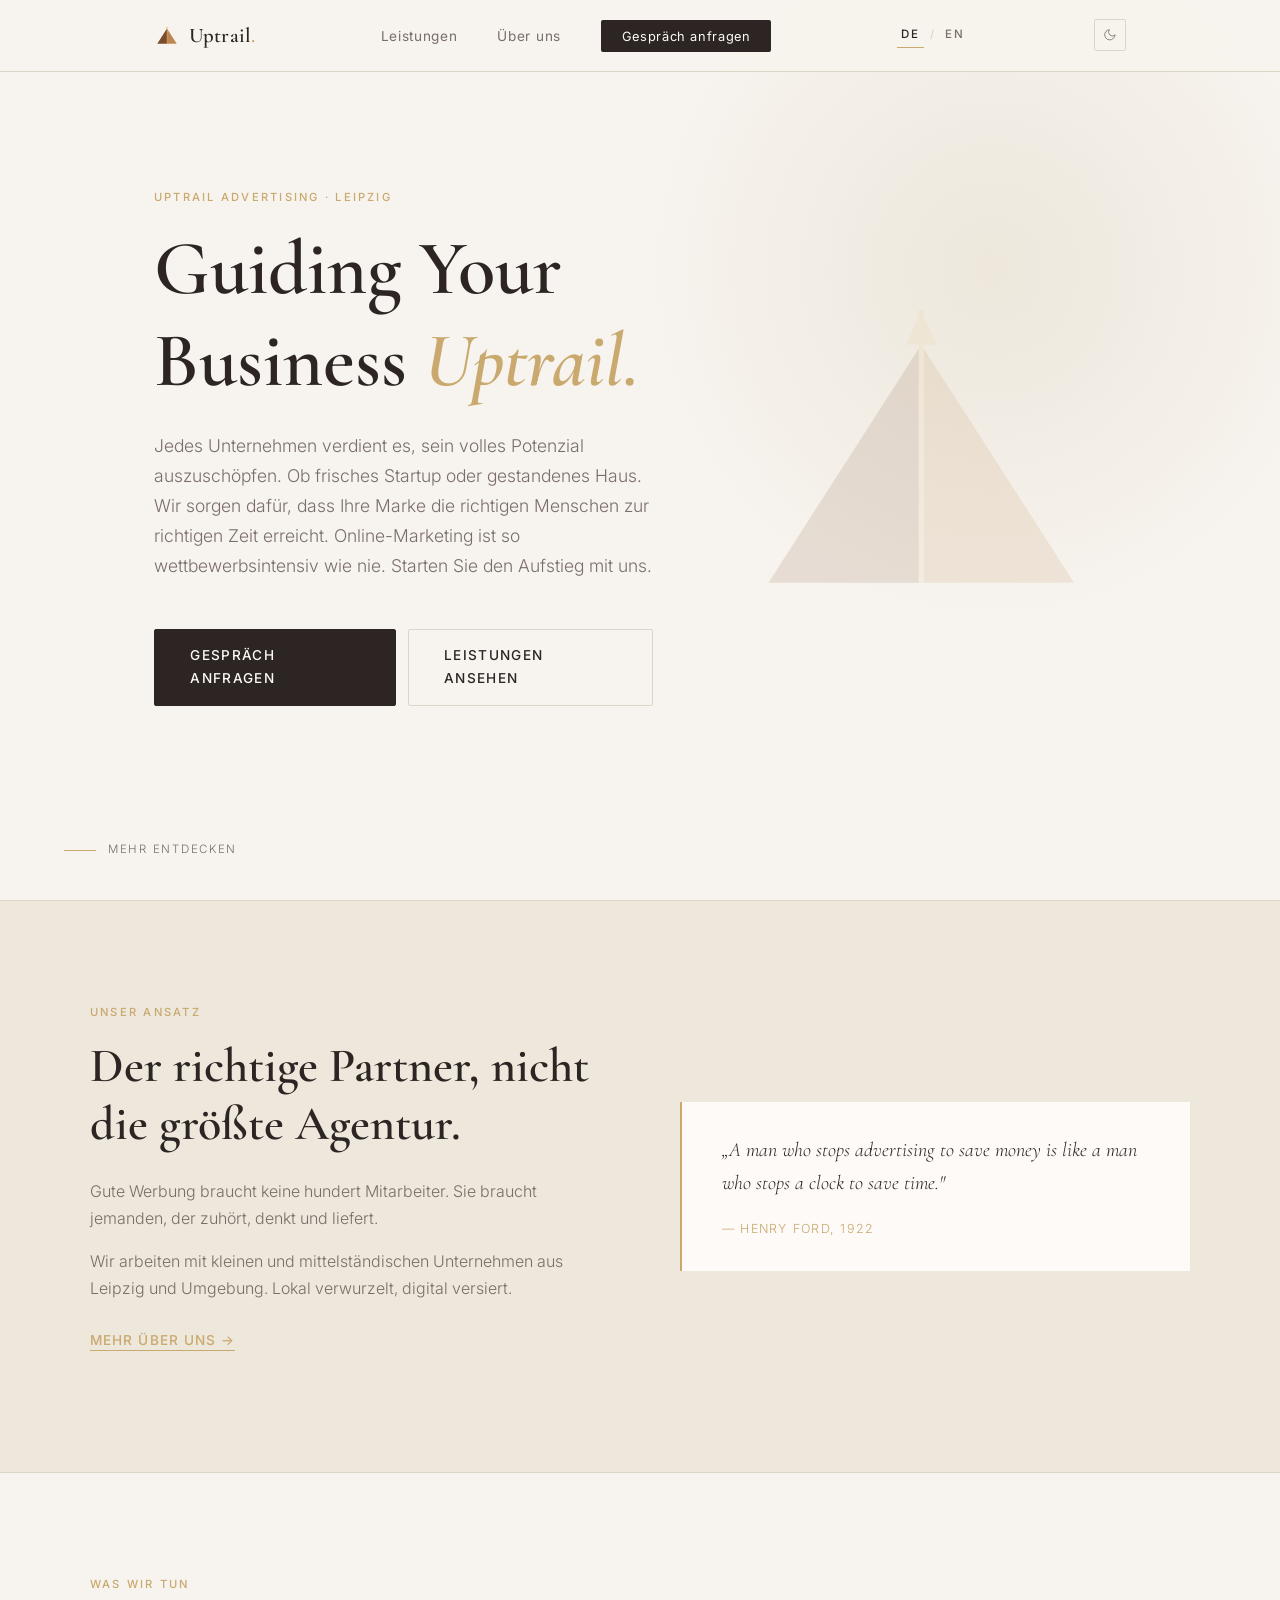
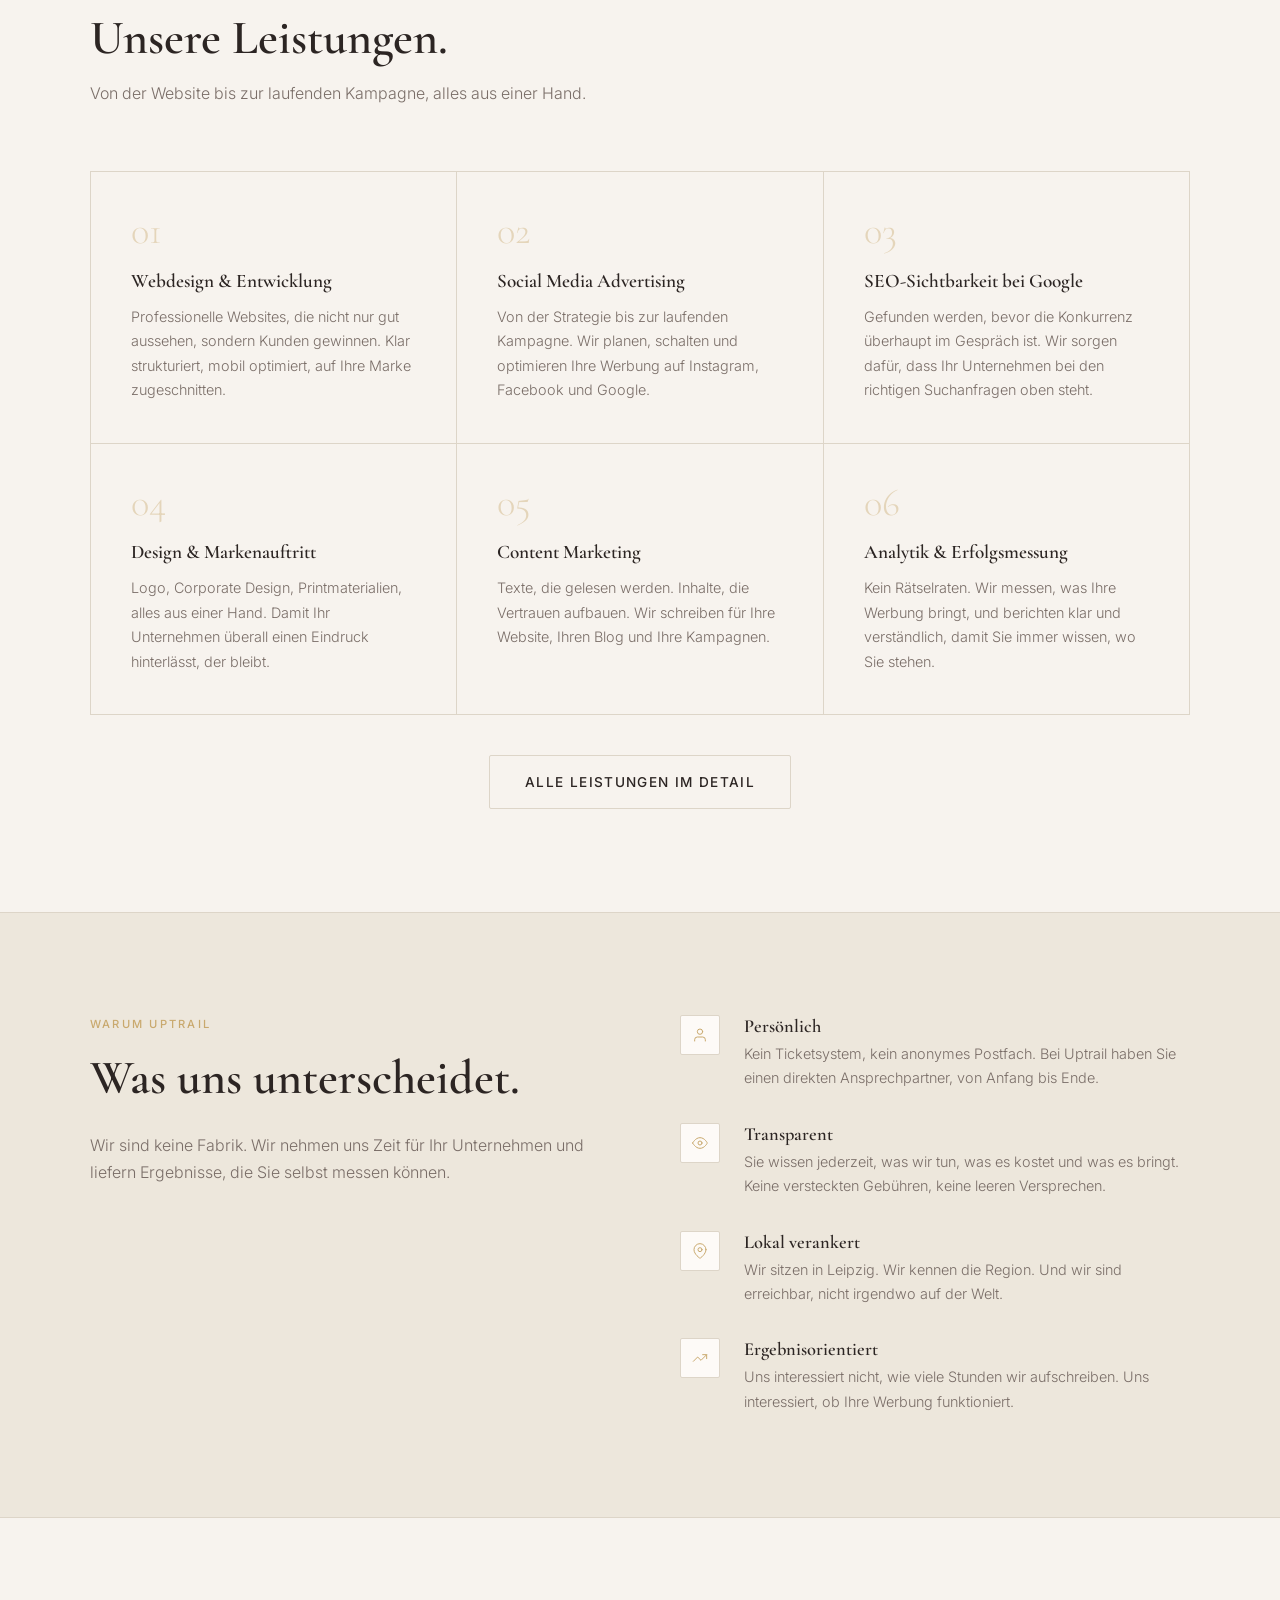
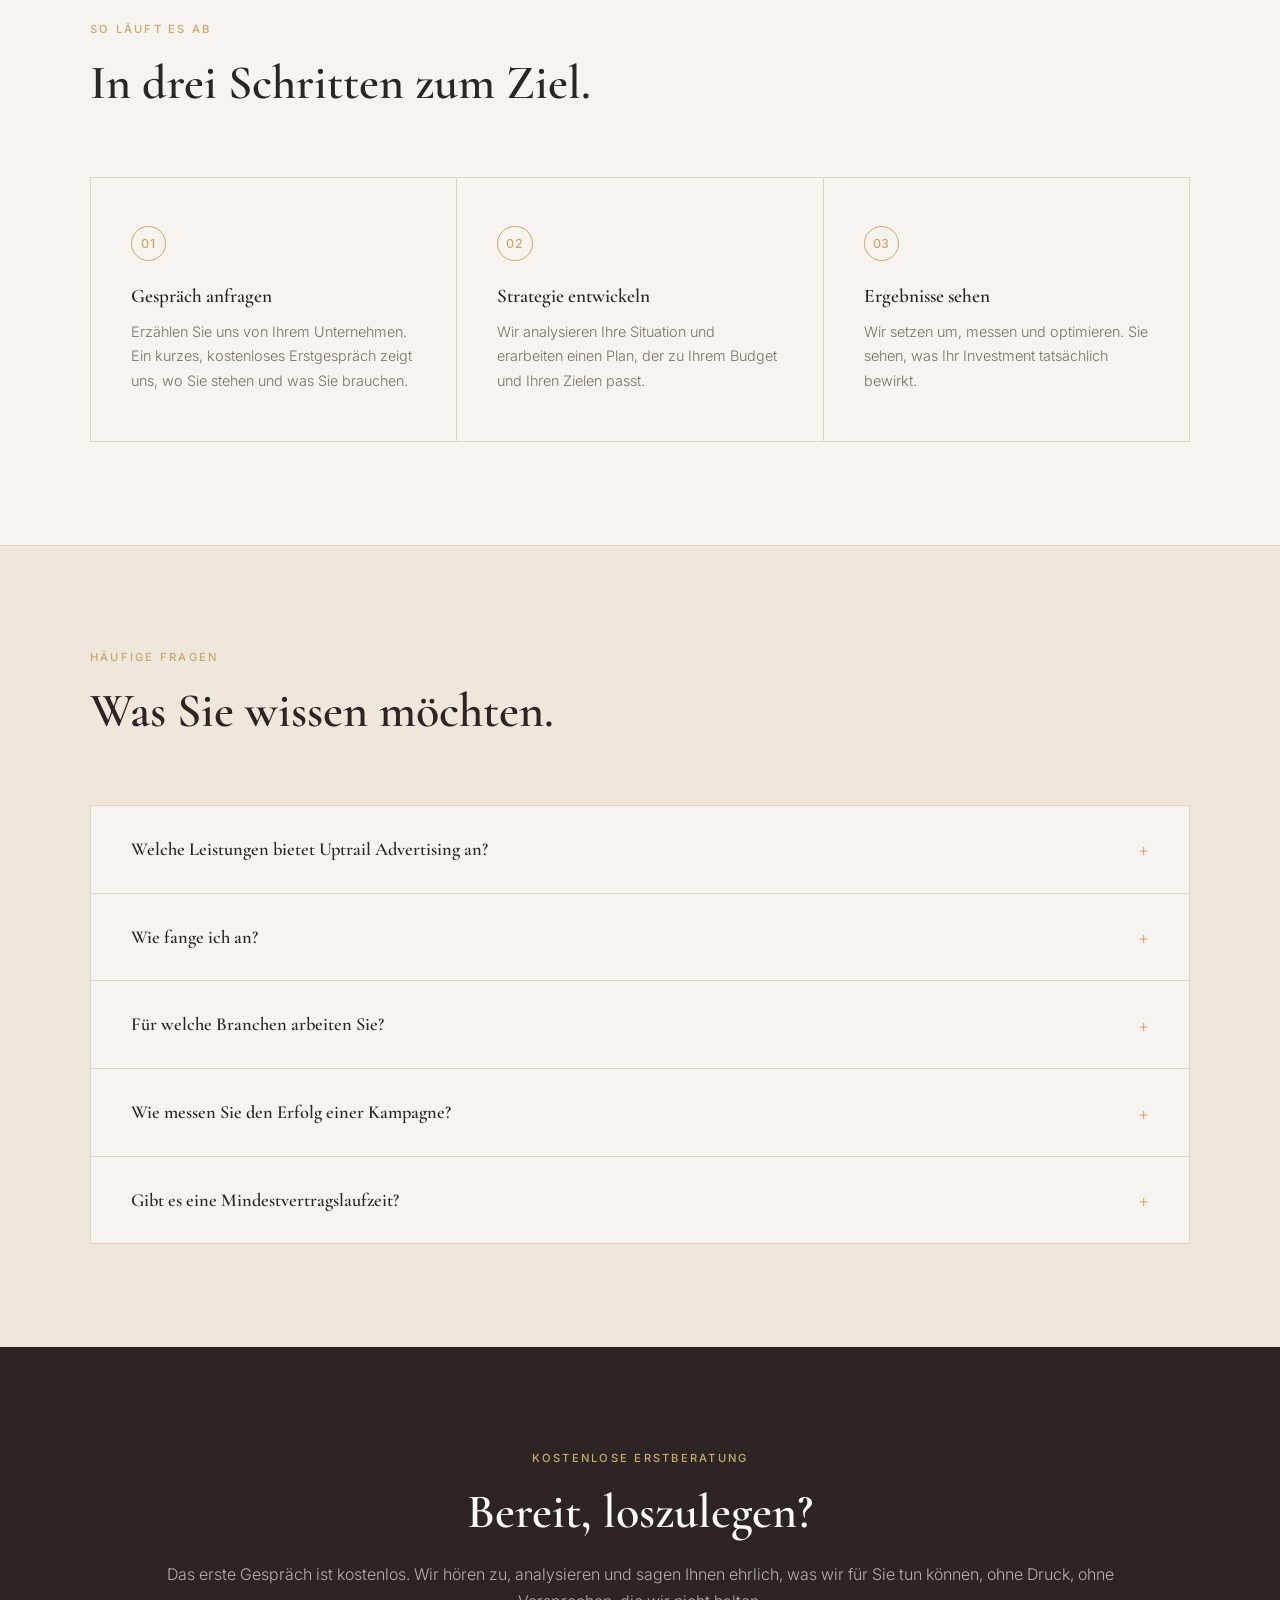
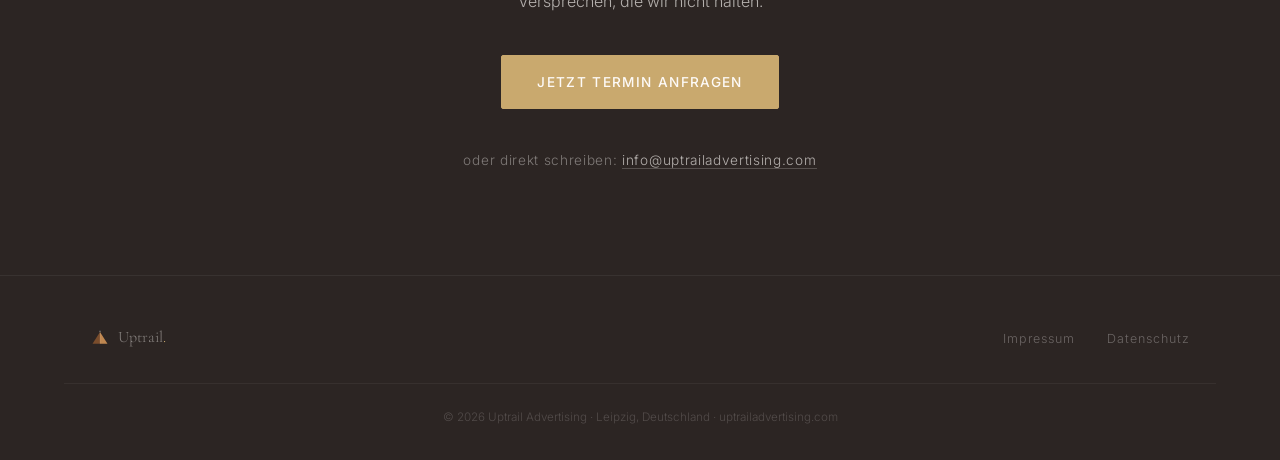
==== commit 21c9868f: "Fix arrow color directly in HTML on all 8 pages Co-Authored-By: Claude Sonnet 4.6 <noreply@anthropic" ====
--- a/de/index.html
+++ b/de/index.html
@@ -79,7 +79,7 @@
   <header>
     <nav>
       <a href="./index.html" class="nav-logo">
-        <svg xmlns="http://www.w3.org/2000/svg" viewBox="0 0 200 200"><g transform="translate(100,100) scale(0.85) translate(-250,-84.5)"><polygon points="250,26 162,163 250,163" fill="#7A4D2C"/><polygon points="250,26 250,163 338,163" fill="#BF8750"/><line x1="250" y1="6" x2="250" y2="163" stroke="#1C1C1C" stroke-width="3"/><polygon points="250,6 241,26 259,26" fill="#1C1C1C"/></g></svg>
+        <svg xmlns="http://www.w3.org/2000/svg" viewBox="0 0 200 200"><g transform="translate(100,100) scale(0.85) translate(-250,-84.5)"><polygon points="250,26 162,163 250,163" fill="#7A4D2C"/><polygon points="250,26 250,163 338,163" fill="#BF8750"/><line x1="250" y1="6" x2="250" y2="163" stroke="#E8C98A" stroke-width="3"/><polygon points="250,6 241,26 259,26" fill="#E8C98A"/></g></svg>
         <span class="nav-logo-text">Uptrail<span>.</span></span>
       </a>
       <ul class="nav-center">
@@ -134,8 +134,8 @@
           <g transform="translate(100,100) scale(0.85) translate(-250,-84.5)">
             <polygon points="250,26 162,163 250,163" fill="#7A4D2C"/>
             <polygon points="250,26 250,163 338,163" fill="#BF8750"/>
-            <line x1="250" y1="6" x2="250" y2="163" class="hero-mark-line" stroke="#1C1C1C" stroke-width="3"/>
-            <polygon points="250,6 241,26 259,26" class="hero-mark-arrow" fill="#1C1C1C"/>
+            <line x1="250" y1="6" x2="250" y2="163" class="hero-mark-line" stroke="#E8C98A" stroke-width="3"/>
+            <polygon points="250,6 241,26 259,26" class="hero-mark-arrow" fill="#E8C98A"/>
           </g>
         </svg>
       </div>
--- a/style.css
+++ b/style.css
@@ -40,8 +40,10 @@
   background: #0E0C0A;
 }
 
-[data-theme="dark"] .hero-mark-line { stroke: #BF8750; }
-[data-theme="dark"] .hero-mark-arrow { fill: #BF8750; }
+.hero-mark-line { stroke: #E8C98A !important; }
+.hero-mark-arrow { fill: #E8C98A !important; }
+.nav-logo svg g > line { stroke: #E8C98A !important; }
+.nav-logo svg g > polygon:last-child { fill: #E8C98A !important; }
 
 /* Theme toggle button */
 .theme-toggle {
@@ -397,7 +399,7 @@
 
 .hero-btns {
   display: flex;
-  flex-wrap: wrap;
+  flex-wrap: nowrap;
   gap: 0.75rem;
   align-items: center;
 }
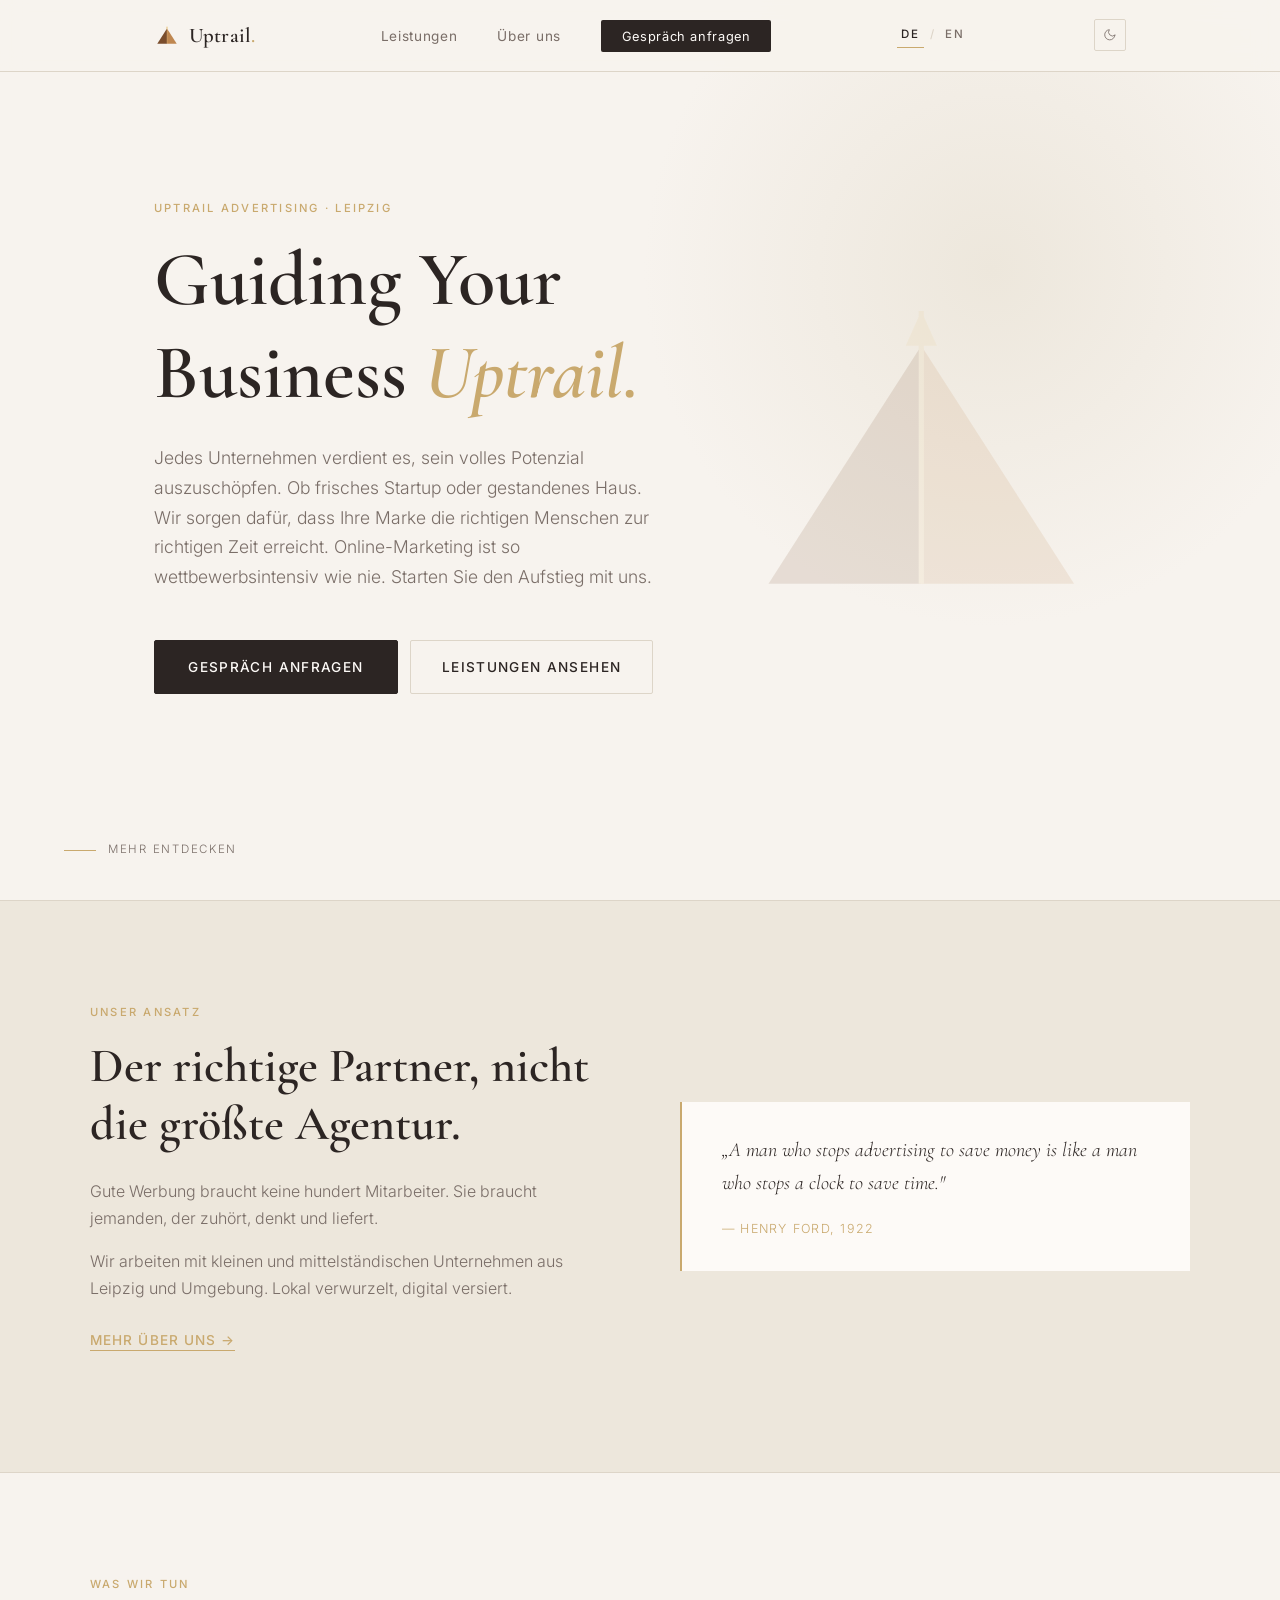
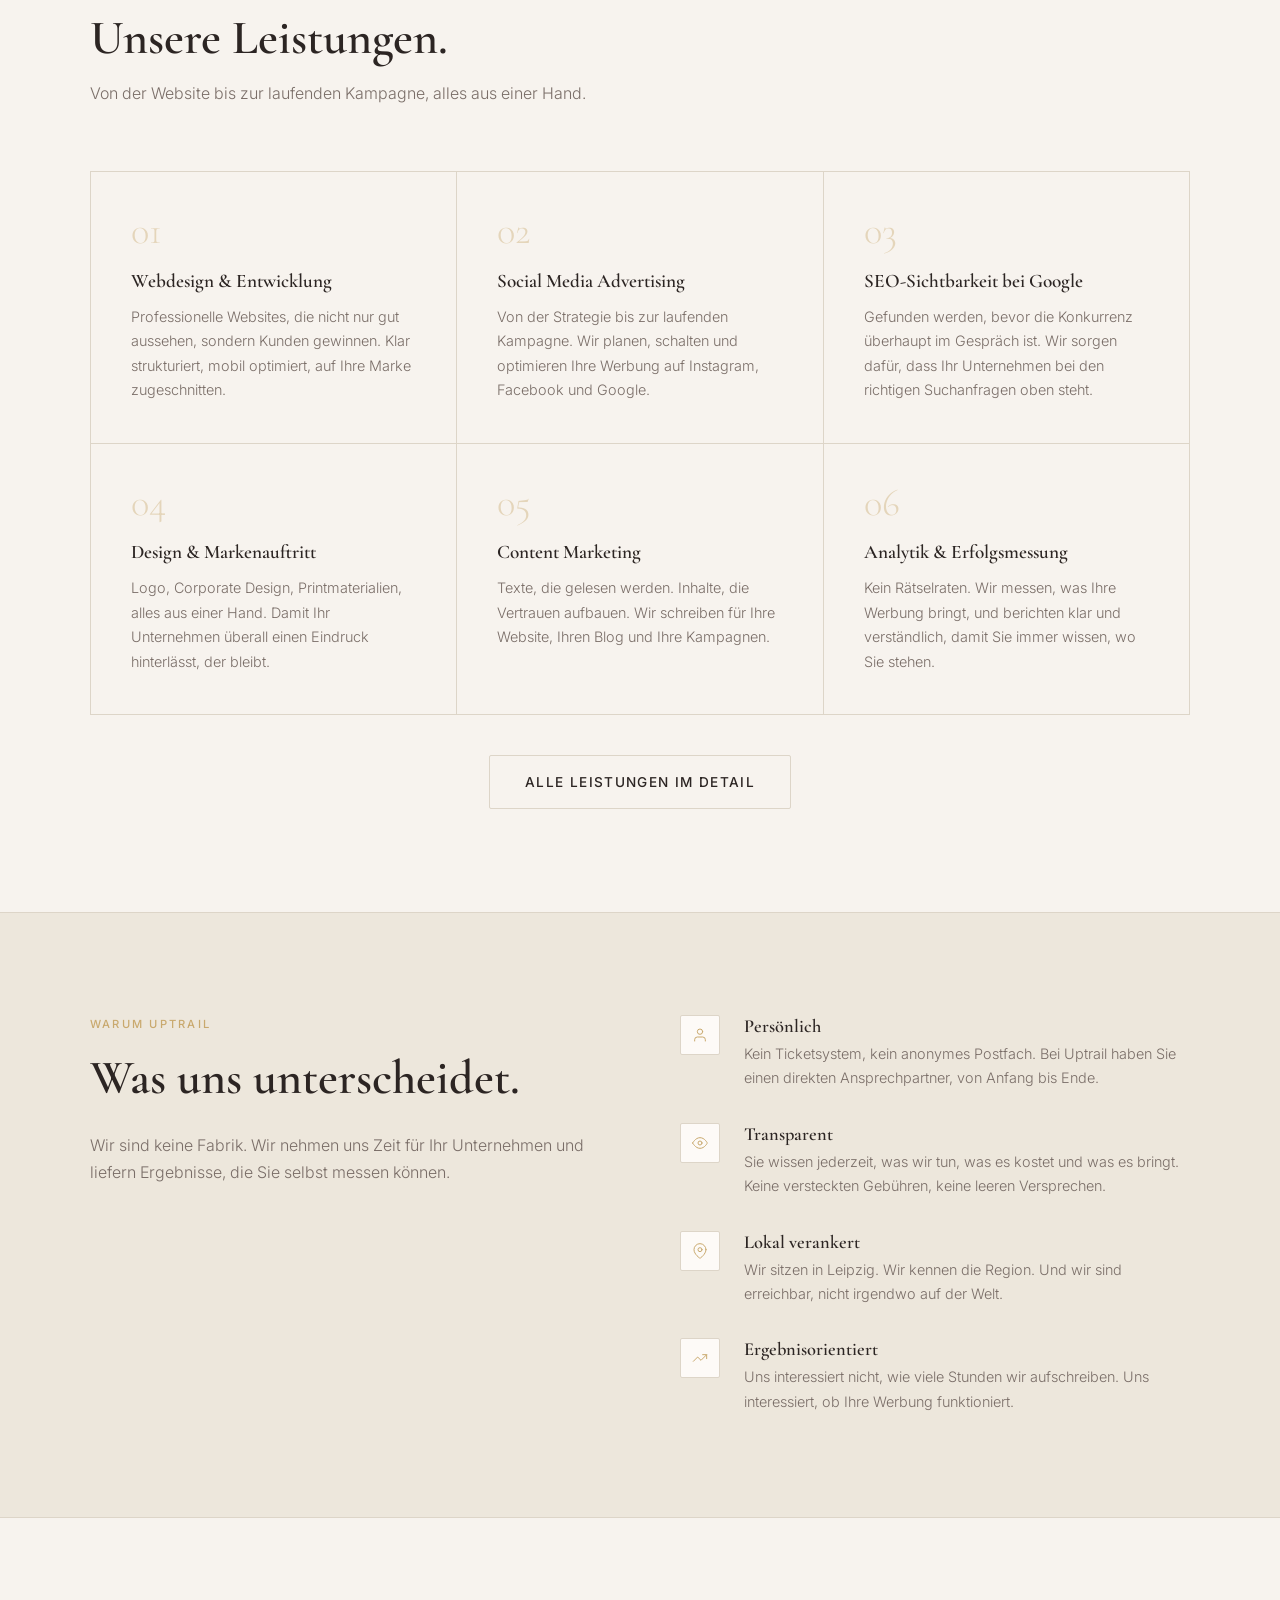
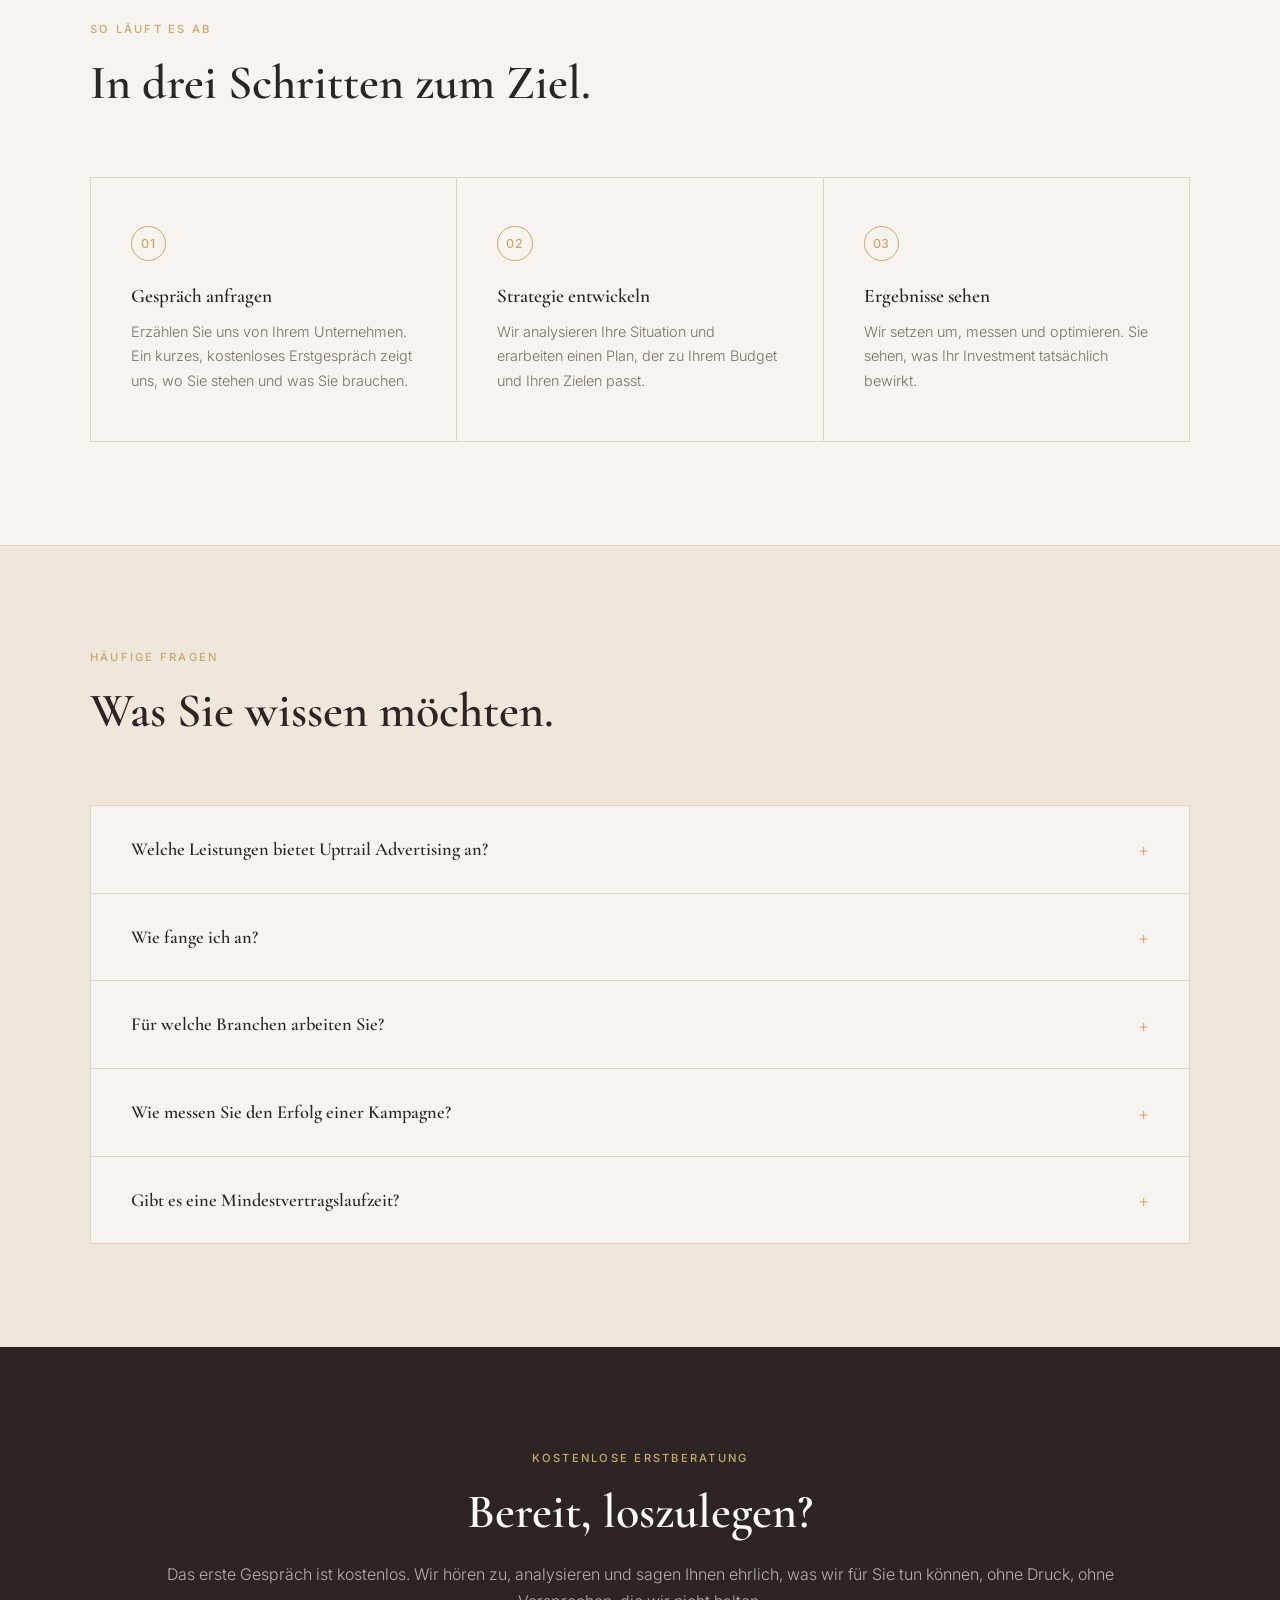
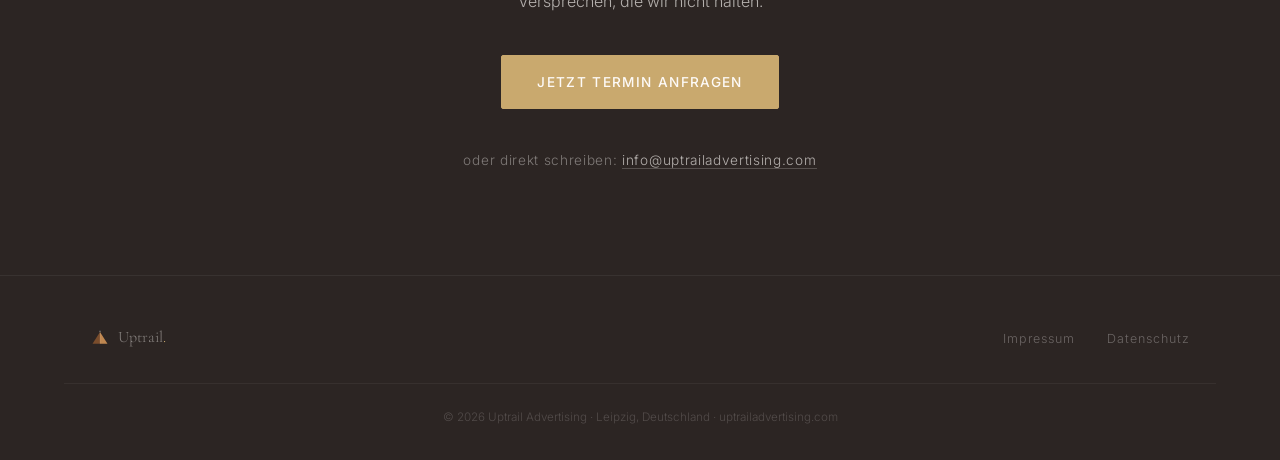
==== commit e477ceca: "Add Cloudflare Web Analytics beacon to all pages Privacy-friendly, cookie-less visitor stats, dashbo" ====
--- a/de/index.html
+++ b/de/index.html
@@ -389,5 +389,8 @@
       });
     });
   </script>
+  <!-- Cloudflare Web Analytics -->
+  <script defer src='https://static.cloudflareinsights.com/beacon.min.js' data-cf-beacon='{"token": "5e40f4240f874532a4275efa300227dd"}'></script>
+  <!-- End Cloudflare Web Analytics -->
 </body>
 </html>
--- a/style.css
+++ b/style.css
@@ -401,9 +401,18 @@
   display: flex;
   flex-wrap: nowrap;
   gap: 0.75rem;
-  align-items: center;
-}
-
+  align-items: stretch;
+}
+
+.hero-btns .btn {
+  flex: 1;
+  display: flex;
+  align-items: center;
+  justify-content: center;
+  text-align: center;
+  padding-left: 1.2rem;
+  padding-right: 1.2rem;
+}
 .hero-btns .btn-outline { margin-left: 0; }
 
 /* =============================================
